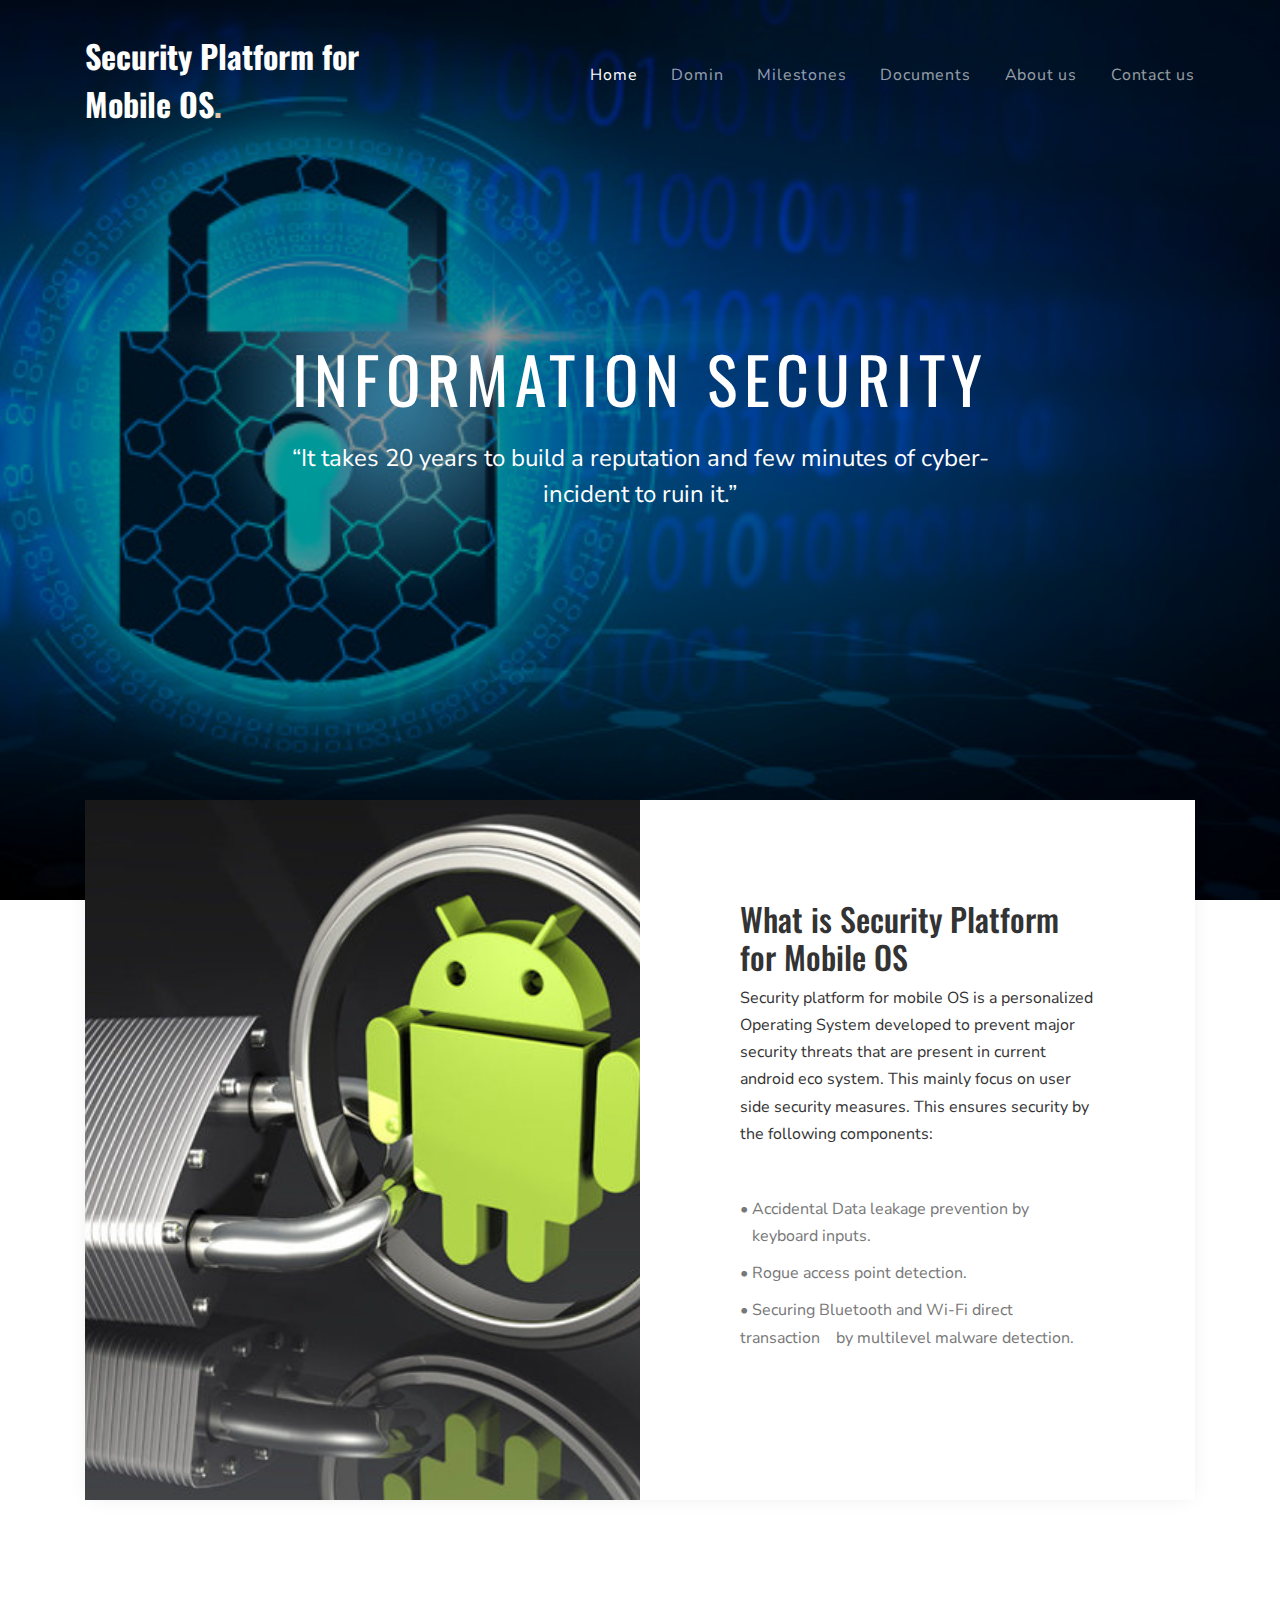
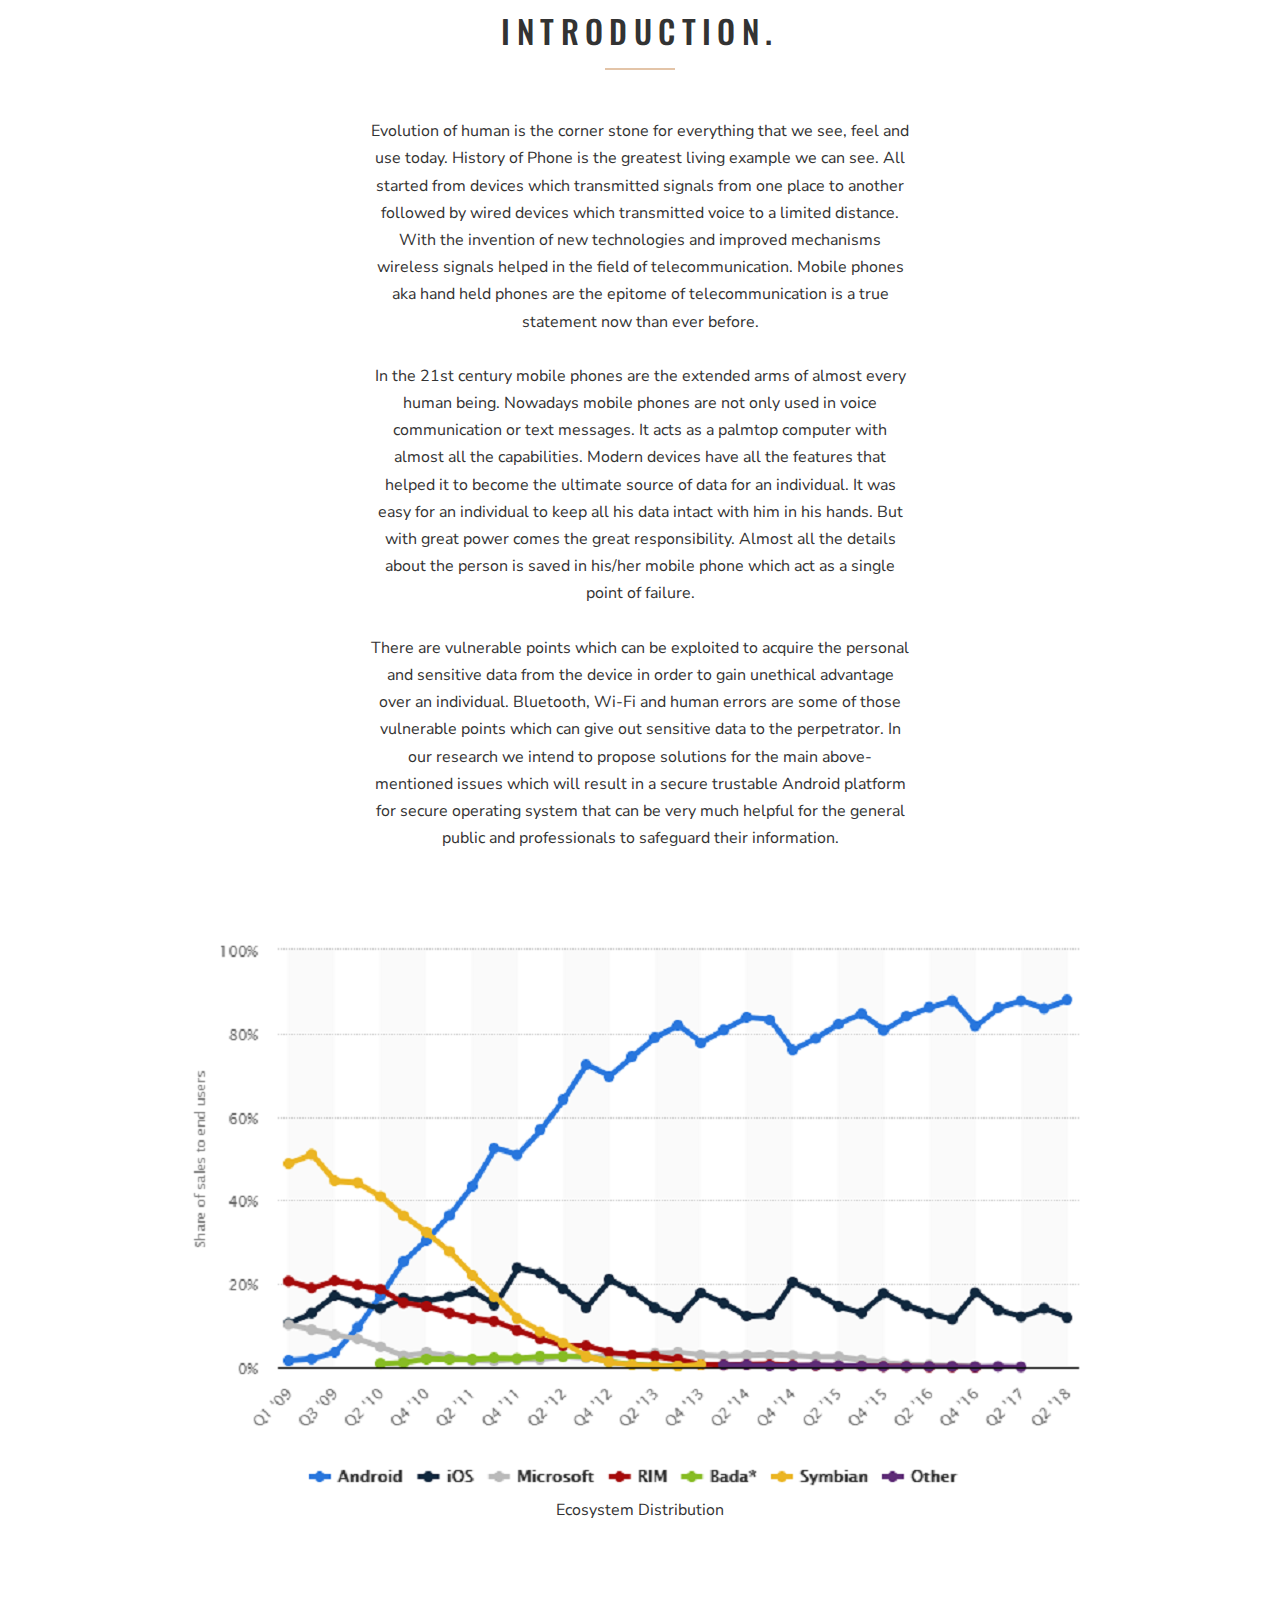
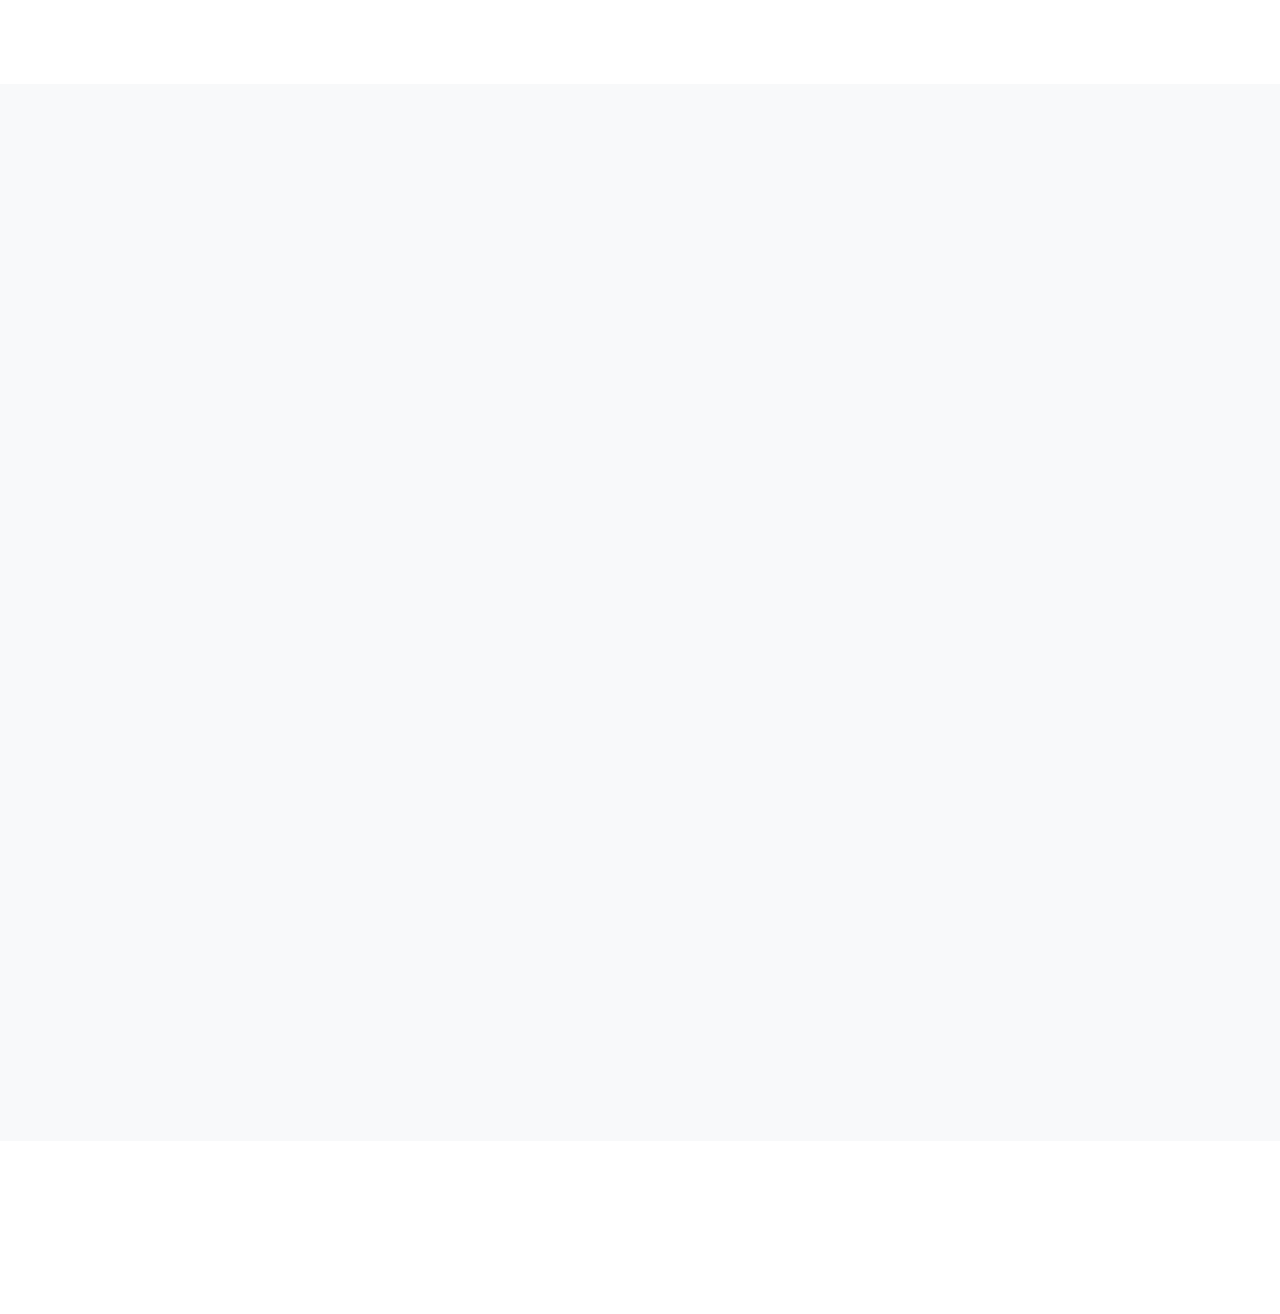
==== MTA_website/index.html @ 836b430e "first commit" ====
<!DOCTYPE html>
<html lang="en">
  <head>
    <title>SOS</title>
    <meta charset="utf-8">
    <meta name="viewport" content="width=device-width, initial-scale=1, shrink-to-fit=no">

    <link rel="stylesheet" href="https://fonts.googleapis.com/css?family=Nunito+Sans:200,300,400,700,900|Oswald:400,700"> 
    <link rel="stylesheet" href="fonts/icomoon/style.css">

    <link rel="stylesheet" href="css/bootstrap.min.css">
    <link rel="stylesheet" href="css/magnific-popup.css">
    <link rel="stylesheet" href="css/jquery-ui.css">
    <link rel="stylesheet" href="css/owl.carousel.min.css">
    <link rel="stylesheet" href="css/owl.theme.default.min.css">
    <link rel="stylesheet" href="css/bootstrap-datepicker.css">
    <link rel="stylesheet" href="css/mediaelementplayer.css">
    <link rel="stylesheet" href="css/animate.css">
    <link rel="stylesheet" href="fonts/flaticon/font/flaticon.css">
    <link rel="stylesheet" href="css/fl-bigmug-line.css">
    
  
    <link rel="stylesheet" href="css/aos.css">

    <link rel="stylesheet" href="css/style.css">
    
  </head>
  <body>

  
    
  
  <div class="site-wrap">

    <div class="site-navbar mt-4">
        <div class="container py-1">
          <div class="row align-items-center">
            <div class="col-8 col-md-8 col-lg-4">
              <h1 class="mb-0"><a href="index.html" class="text-white h2 mb-0"><strong>Security Platform for Mobile OS<span class="text-primary">.</span></strong></a></h1>
            </div>
            <div class="col-4 col-md-4 col-lg-8">
              <nav class="site-navigation text-right text-md-right" role="navigation">

                <div class="d-inline-block d-lg-none ml-md-0 mr-auto py-3"><a href="#" class="site-menu-toggle js-menu-toggle text-white"><span class="icon-menu h3"></span></a></div>

                <ul class="site-menu js-clone-nav d-none d-lg-block">
                  <li class="active"><a href="index.html">Home</a></li>
                  <li><a href="domin.html">Domin</a></li>
                  <li><a href="milestones.html">Milestones</a></li>
                  <li><a href="documents.html">Documents</a></li>
                  <li><a href="about.html">About us</a></li>
                  <li><a href="contact.html">Contact us</a></li>
                </ul>
              </nav>
            </div>
           

          </div>
        </div>
      </div>
    </div>

    <div class="site-mobile-menu">
      <div class="site-mobile-menu-header">
        <div class="site-mobile-menu-close mt-3">
          <span class="icon-close2 js-menu-toggle"></span>
        </div>
      </div>
      <div class="site-mobile-menu-body"></div>
    </div> <!-- .site-mobile-menu -->
    
    <div class="site-blocks-cover overlay" style="background-image: url('images/hero_bg_1.jpg');" data-aos="fade" data-stellar-background-ratio="0.5" data-aos="fade">
      <div class="container">
        <div class="row align-items-center justify-content-center">
          <div class="col-md-8 text-center" data-aos="fade-up" data-aos-delay="400">
            <h1 class="mb-4">Information Security</h1>
            <p class="mb-5">“It takes 20 years to build a reputation and few minutes of cyber-incident to ruin it.”</p>
          </div>
        </div>
      </div>
    </div>


    <div class="container">
      <div class="featured-property-half d-flex">
        <div class="image" style="background-image: url('images/as.jpg')"></div>
        <div class="text">
          <h2>What is Security Platform for Mobile OS </h2>
          <p class="mb-5">Security platform for mobile OS is a personalized Operating System developed to prevent major security threats that are present in   current android eco system. This mainly focus on user side security measures. This ensures security by the following components:
              </p>
          <ul class="property-list-details mb-5">
            <li>•	Accidental Data leakage prevention by &nbsp;&nbsp;&nbsp;keyboard inputs.</li>
            <li>•	Rogue access point detection.</li>
            <li>•	Securing Bluetooth and Wi-Fi direct transaction &nbsp;&nbsp;&nbsp;by multilevel malware detection.</li>
          </ul>
        </div>
      </div>
    </div>

    <div class="site-section">
      <div class="container">
        <div class="row">
          <div class="site-section-heading text-center mb-5 w-border col-md-6 mx-auto">
            <h2 class="mb-5">Introduction.</h2>
            <p>Evolution of human is the corner stone for everything that we see, feel and use today. History of Phone is the greatest living example we can see. All started from devices which transmitted signals from one place to another followed by wired devices which transmitted voice to a limited distance. With the invention of new technologies and improved mechanisms wireless signals helped in the field of telecommunication. Mobile phones aka hand held phones are the epitome of telecommunication is a true statement now than ever before.
                <br><br>In the 21st century mobile phones are the extended arms of almost every human being. Nowadays mobile phones are not only used in voice communication or text messages. It acts as a palmtop computer with almost all the capabilities. Modern devices have all the features that helped it to become the ultimate source of data for an individual. It was easy for an individual to keep all his data intact with him in his hands. But with great power comes the great responsibility. Almost all the details about the person is saved in his/her mobile phone which act as a single point of failure.
                <br><br>There are vulnerable points which can be exploited to acquire the personal and sensitive data from the device in order to gain unethical advantage over an individual. Bluetooth, Wi-Fi and human errors are some of those vulnerable points which can give out sensitive data to the perpetrator. In our research we intend to propose solutions for the main above-mentioned issues which will result in a secure trustable Android platform for secure operating system that can be very much helpful for the general public and professionals to safeguard their information.
              </p>    
          </div>
          <div class="col-md-12">
              <img src="images/stats.png" alt="Smiley face" style="margin: auto;display:block; ">
          </div>
          <span class="site-section-heading text-center mb-5 w-border col-md-6 mx-auto">Ecosystem Distribution</span> 
        </div>
      </div>
    </div>
    


    
    <div class="site-section block-13 bg-light">
        <div class="container" data-aos="fade-up">
          <div class="row">
            <div class="site-section-heading text-center mb-5 w-border col-md-6 mx-auto">
              <h2 class="mb-5">Team</h2>
              <p>"Teamwork is the ability to work together toward a common vision. The ability to direct individual accomplishments toward organizational objectives. It is the fuel that allows common people to attain uncommon results."</p>
            </div>
          </div>
          <div class="nonloop-block-13 owl-carousel">
  
            <div class="col-md 3 text-center p-3 p-md-5 bg-white">
              <div class="mb-4">            
                <img src="images/aboutus/1.jpeg" alt="Image" class="w-50 mx-auto img-fluid rounded-circle">
              </div>
              <div class="text-black">
                <h3 class="font-weight-light h5">Brayan Benett A.S.</h3>
                <p class="font-italic">Department of Information Systems Engineering
                  Faculty of Computing</p>
                  <p class="font-italic">Sri Lanka Institute of Information Technology</p>
                  <p class="font-italic">brayanbenett@gmail.com</p>
              </div>
            </div>
  
            <div class="col-md 3 text-center p-3 p-md-5 bg-white">
              <div class="mb-4">            
                <img src="images/aboutus/2.jpeg" alt="Image" class="w-50 mx-auto img-fluid rounded-circle">
              </div>
              <div class="text-black">
                <h3 class="font-weight-light h5">Vinushanth K.</h3>
                <p class="font-italic">Department of Information Systems Engineering
                  Faculty of Computing</p>
                  <p class="font-italic">Sri Lanka Institute of Information Technology</p>
                  <p class="font-italic">vinush.k5@gmail.com</p>    </div>
            </div>
  
            <div class="col-md 3 text-center p-3 p-md-5 bg-white">
              <div class="mb-4">            
                <img src="images/aboutus/3.jpeg" alt="Image" class="w-50 mx-auto img-fluid rounded-circle">
              </div>
              <div class="text-black">
                <h3 class="font-weight-light h5">Sam Abisherk R. </h3>
                <p class="font-italic">Department of Information Systems Engineering
                  Faculty of Computing</p>
                  <p class="font-italic">Sri Lanka Institute of Information Technology</p>
                  <p class="font-italic">abisherk.sam@gmail.com</p> </div>
            </div>
  
            <div class="col-md 3 text-center p-3 p-md-5 bg-white">
              <div class="mb-4">            
                <img src="images/aboutus/4.jpeg" alt="Image" class="w-50 mx-auto img-fluid rounded-circle">
              </div>
              <div class="text-black">
                <h3 class="font-weight-light h5">Ranjitha L.</h3>
                <p class="font-italic">Department of Software Engineering
                  Faculty of Computing</p>
                  <p class="font-italic">Sri Lanka Institute of Information Technology</p>
                  <p class="font-italic">ranjithalogaratnam@gmail.com</p></div>
            </div>
  
          </div>
        </div>
      </div>  
    

    <div class="bg-primary" data-aos="fade">
      <div class="container">
        <div class="row">
          <a href="#" class="col-2 text-center py-4 social-icon d-block"><span class="icon-facebook text-white"></span></a>
          <a href="#" class="col-2 text-center py-4 social-icon d-block"><span class="icon-twitter text-white"></span></a>
          <a href="#" class="col-2 text-center py-4 social-icon d-block"><span class="icon-instagram text-white"></span></a>
          <a href="#" class="col-2 text-center py-4 social-icon d-block"><span class="icon-linkedin text-white"></span></a>
          <a href="#" class="col-2 text-center py-4 social-icon d-block"><span class="icon-pinterest text-white"></span></a>
          <a href="#" class="col-2 text-center py-4 social-icon d-block"><span class="icon-youtube text-white"></span></a>
        </div>
      </div>
    </div>

    <footer>
      <div class="container">
        <div class="row pt-5 mt-5 text-center">
          <div class="col-md-12">
            
          </div>
          
        </div>
      </div>
    </footer>

  </div>

  <script src="js/jquery-3.3.1.min.js"></script>
  <script src="js/jquery-migrate-3.0.1.min.js"></script>
  <script src="js/jquery-ui.js"></script>
  <script src="js/popper.min.js"></script>
  <script src="js/bootstrap.min.js"></script>
  <script src="js/owl.carousel.min.js"></script>
  <script src="js/mediaelement-and-player.min.js"></script>
  <script src="js/jquery.stellar.min.js"></script>
  <script src="js/jquery.countdown.min.js"></script>
  <script src="js/jquery.magnific-popup.min.js"></script>
  <script src="js/bootstrap-datepicker.min.js"></script>
  <script src="js/aos.js"></script>
  <script src="js/circleaudioplayer.js"></script>

  <script src="js/main.js"></script>
    
  </body>
</html>
---- MTA_website/fonts/icomoon/style.css ----
@font-face {
  font-family: 'icomoon';
  src:  url('fonts/icomoon.eot?10si43');
  src:  url('fonts/icomoon.eot?10si43#iefix') format('embedded-opentype'),
    url('fonts/icomoon.ttf?10si43') format('truetype'),
    url('fonts/icomoon.woff?10si43') format('woff'),
    url('fonts/icomoon.svg?10si43#icomoon') format('svg');
  font-weight: normal;
  font-style: normal;
}

[class^="icon-"], [class*=" icon-"] {
  /* use !important to prevent issues with browser extensions that change fonts */
  font-family: 'icomoon' !important;
  speak: none;
  font-style: normal;
  font-weight: normal;
  font-variant: normal;
  text-transform: none;
  line-height: 1;

  /* Better Font Rendering =========== */
  -webkit-font-smoothing: antialiased;
  -moz-osx-font-smoothing: grayscale;
}

.icon-asterisk:before {
  content: "\f069";
}
.icon-plus:before {
  content: "\f067";
}
.icon-question:before {
  content: "\f128";
}
.icon-minus:before {
  content: "\f068";
}
.icon-glass:before {
  content: "\f000";
}
.icon-music:before {
  content: "\f001";
}
.icon-search:before {
  content: "\f002";
}
.icon-envelope-o:before {
  content: "\f003";
}
.icon-heart:before {
  content: "\f004";
}
.icon-star:before {
  content: "\f005";
}
.icon-star-o:before {
  content: "\f006";
}
.icon-user:before {
  content: "\f007";
}
.icon-film:before {
  content: "\f008";
}
.icon-th-large:before {
  content: "\f009";
}
.icon-th:before {
  content: "\f00a";
}
.icon-th-list:before {
  content: "\f00b";
}
.icon-check:before {
  content: "\f00c";
}
.icon-close:before {
  content: "\f00d";
}
.icon-remove:before {
  content: "\f00d";
}
.icon-times:before {
  content: "\f00d";
}
.icon-search-plus:before {
  content: "\f00e";
}
.icon-search-minus:before {
  content: "\f010";
}
.icon-power-off:before {
  content: "\f011";
}
.icon-signal:before {
  content: "\f012";
}
.icon-cog:before {
  content: "\f013";
}
.icon-gear:before {
  content: "\f013";
}
.icon-trash-o:before {
  content: "\f014";
}
.icon-home:before {
  content: "\f015";
}
.icon-file-o:before {
  content: "\f016";
}
.icon-clock-o:before {
  content: "\f017";
}
.icon-road:before {
  content: "\f018";
}
.icon-download:before {
  content: "\f019";
}
.icon-arrow-circle-o-down:before {
  content: "\f01a";
}
.icon-arrow-circle-o-up:before {
  content: "\f01b";
}
.icon-inbox:before {
  content: "\f01c";
}
.icon-play-circle-o:before {
  content: "\f01d";
}
.icon-repeat:before {
  content: "\f01e";
}
.icon-rotate-right:before {
  content: "\f01e";
}
.icon-refresh:before {
  content: "\f021";
}
.icon-list-alt:before {
  content: "\f022";
}
.icon-lock:before {
  content: "\f023";
}
.icon-flag:before {
  content: "\f024";
}
.icon-headphones:before {
  content: "\f025";
}
.icon-volume-off:before {
  content: "\f026";
}
.icon-volume-down:before {
  content: "\f027";
}
.icon-volume-up:before {
  content: "\f028";
}
.icon-qrcode:before {
  content: "\f029";
}
.icon-barcode:before {
  content: "\f02a";
}
.icon-tag:before {
  content: "\f02b";
}
.icon-tags:before {
  content: "\f02c";
}
.icon-book:before {
  content: "\f02d";
}
.icon-bookmark:before {
  content: "\f02e";
}
.icon-print:before {
  content: "\f02f";
}
.icon-camera:before {
  content: "\f030";
}
.icon-font:before {
  content: "\f031";
}
.icon-bold:before {
  content: "\f032";
}
.icon-italic:before {
  content: "\f033";
}
.icon-text-height:before {
  content: "\f034";
}
.icon-text-width:before {
  content: "\f035";
}
.icon-align-left:before {
  content: "\f036";
}
.icon-align-center:before {
  content: "\f037";
}
.icon-align-right:before {
  content: "\f038";
}
.icon-align-justify:before {
  content: "\f039";
}
.icon-list:before {
  content: "\f03a";
}
.icon-dedent:before {
  content: "\f03b";
}
.icon-outdent:before {
  content: "\f03b";
}
.icon-indent:before {
  content: "\f03c";
}
.icon-video-camera:before {
  content: "\f03d";
}
.icon-image:before {
  content: "\f03e";
}
.icon-photo:before {
  content: "\f03e";
}
.icon-picture-o:before {
  content: "\f03e";
}
.icon-pencil:before {
  content: "\f040";
}
.icon-map-marker:before {
  content: "\f041";
}
.icon-adjust:before {
  content: "\f042";
}
.icon-tint:before {
  content: "\f043";
}
.icon-edit:before {
  content: "\f044";
}
.icon-pencil-square-o:before {
  content: "\f044";
}
.icon-share-square-o:before {
  content: "\f045";
}
.icon-check-square-o:before {
  content: "\f046";
}
.icon-arrows:before {
  content: "\f047";
}
.icon-step-backward:before {
  content: "\f048";
}
.icon-fast-backward:before {
  content: "\f049";
}
.icon-backward:before {
  content: "\f04a";
}
.icon-play:before {
  content: "\f04b";
}
.icon-pause:before {
  content: "\f04c";
}
.icon-stop:before {
  content: "\f04d";
}
.icon-forward:before {
  content: "\f04e";
}
.icon-fast-forward:before {
  content: "\f050";
}
.icon-step-forward:before {
  content: "\f051";
}
.icon-eject:before {
  content: "\f052";
}
.icon-chevron-left:before {
  content: "\f053";
}
.icon-chevron-right:before {
  content: "\f054";
}
.icon-plus-circle:before {
  content: "\f055";
}
.icon-minus-circle:before {
  content: "\f056";
}
.icon-times-circle:before {
  content: "\f057";
}
.icon-check-circle:before {
  content: "\f058";
}
.icon-question-circle:before {
  content: "\f059";
}
.icon-info-circle:before {
  content: "\f05a";
}
.icon-crosshairs:before {
  content: "\f05b";
}
.icon-times-circle-o:before {
  content: "\f05c";
}
.icon-check-circle-o:before {
  content: "\f05d";
}
.icon-ban:before {
  content: "\f05e";
}
.icon-arrow-left:before {
  content: "\f060";
}
.icon-arrow-right:before {
  content: "\f061";
}
.icon-arrow-up:before {
  content: "\f062";
}
.icon-arrow-down:before {
  content: "\f063";
}
.icon-mail-forward:before {
  content: "\f064";
}
.icon-share:before {
  content: "\f064";
}
.icon-expand:before {
  content: "\f065";
}
.icon-compress:before {
  content: "\f066";
}
.icon-exclamation-circle:before {
  content: "\f06a";
}
.icon-gift:before {
  content: "\f06b";
}
.icon-leaf:before {
  content: "\f06c";
}
.icon-fire:before {
  content: "\f06d";
}
.icon-eye:before {
  content: "\f06e";
}
.icon-eye-slash:before {
  content: "\f070";
}
.icon-exclamation-triangle:before {
  content: "\f071";
}
.icon-warning:before {
  content: "\f071";
}
.icon-plane:before {
  content: "\f072";
}
.icon-calendar:before {
  content: "\f073";
}
.icon-random:before {
  content: "\f074";
}
.icon-comment:before {
  content: "\f075";
}
.icon-magnet:before {
  content: "\f076";
}
.icon-chevron-up:before {
  content: "\f077";
}
.icon-chevron-down:before {
  content: "\f078";
}
.icon-retweet:before {
  content: "\f079";
}
.icon-shopping-cart:before {
  content: "\f07a";
}
.icon-folder:before {
  content: "\f07b";
}
.icon-folder-open:before {
  content: "\f07c";
}
.icon-arrows-v:before {
  content: "\f07d";
}
.icon-arrows-h:before {
  content: "\f07e";
}
.icon-bar-chart:before {
  content: "\f080";
}
.icon-bar-chart-o:before {
  content: "\f080";
}
.icon-twitter-square:before {
  content: "\f081";
}
.icon-facebook-square:before {
  content: "\f082";
}
.icon-camera-retro:before {
  content: "\f083";
}
.icon-key:before {
  content: "\f084";
}
.icon-cogs:before {
  content: "\f085";
}
.icon-gears:before {
  content: "\f085";
}
.icon-comments:before {
  content: "\f086";
}
.icon-thumbs-o-up:before {
  content: "\f087";
}
.icon-thumbs-o-down:before {
  content: "\f088";
}
.icon-star-half:before {
  content: "\f089";
}
.icon-heart-o:before {
  content: "\f08a";
}
.icon-sign-out:before {
  content: "\f08b";
}
.icon-linkedin-square:before {
  content: "\f08c";
}
.icon-thumb-tack:before {
  content: "\f08d";
}
.icon-external-link:before {
  content: "\f08e";
}
.icon-sign-in:before {
  content: "\f090";
}
.icon-trophy:before {
  content: "\f091";
}
.icon-github-square:before {
  content: "\f092";
}
.icon-upload:before {
  content: "\f093";
}
.icon-lemon-o:before {
  content: "\f094";
}
.icon-phone:before {
  content: "\f095";
}
.icon-square-o:before {
  content: "\f096";
}
.icon-bookmark-o:before {
  content: "\f097";
}
.icon-phone-square:before {
  content: "\f098";
}
.icon-twitter:before {
  content: "\f099";
}
.icon-facebook:before {
  content: "\f09a";
}
.icon-facebook-f:before {
  content: "\f09a";
}
.icon-github:before {
  content: "\f09b";
}
.icon-unlock:before {
  content: "\f09c";
}
.icon-credit-card:before {
  content: "\f09d";
}
.icon-feed:before {
  content: "\f09e";
}
.icon-rss:before {
  content: "\f09e";
}
.icon-hdd-o:before {
  content: "\f0a0";
}
.icon-bullhorn:before {
  content: "\f0a1";
}
.icon-bell-o:before {
  content: "\f0a2";
}
.icon-certificate:before {
  content: "\f0a3";
}
.icon-hand-o-right:before {
  content: "\f0a4";
}
.icon-hand-o-left:before {
  content: "\f0a5";
}
.icon-hand-o-up:before {
  content: "\f0a6";
}
.icon-hand-o-down:before {
  content: "\f0a7";
}
.icon-arrow-circle-left:before {
  content: "\f0a8";
}
.icon-arrow-circle-right:before {
  content: "\f0a9";
}
.icon-arrow-circle-up:before {
  content: "\f0aa";
}
.icon-arrow-circle-down:before {
  content: "\f0ab";
}
.icon-globe:before {
  content: "\f0ac";
}
.icon-wrench:before {
  content: "\f0ad";
}
.icon-tasks:before {
  content: "\f0ae";
}
.icon-filter:before {
  content: "\f0b0";
}
.icon-briefcase:before {
  content: "\f0b1";
}
.icon-arrows-alt:before {
  content: "\f0b2";
}
.icon-group:before {
  content: "\f0c0";
}
.icon-users:before {
  content: "\f0c0";
}
.icon-chain:before {
  content: "\f0c1";
}
.icon-link:before {
  content: "\f0c1";
}
.icon-cloud:before {
  content: "\f0c2";
}
.icon-flask:before {
  content: "\f0c3";
}
.icon-cut:before {
  content: "\f0c4";
}
.icon-scissors:before {
  content: "\f0c4";
}
.icon-copy:before {
  content: "\f0c5";
}
.icon-files-o:before {
  content: "\f0c5";
}
.icon-paperclip:before {
  content: "\f0c6";
}
.icon-floppy-o:before {
  content: "\f0c7";
}
.icon-save:before {
  content: "\f0c7";
}
.icon-square:before {
  content: "\f0c8";
}
.icon-bars:before {
  content: "\f0c9";
}
.icon-navicon:before {
  content: "\f0c9";
}
.icon-reorder:before {
  content: "\f0c9";
}
.icon-list-ul:before {
  content: "\f0ca";
}
.icon-list-ol:before {
  content: "\f0cb";
}
.icon-strikethrough:before {
  content: "\f0cc";
}
.icon-underline:before {
  content: "\f0cd";
}
.icon-table:before {
  content: "\f0ce";
}
.icon-magic:before {
  content: "\f0d0";
}
.icon-truck:before {
  content: "\f0d1";
}
.icon-pinterest:before {
  content: "\f0d2";
}
.icon-pinterest-square:before {
  content: "\f0d3";
}
.icon-google-plus-square:before {
  content: "\f0d4";
}
.icon-google-plus:before {
  content: "\f0d5";
}
.icon-money:before {
  content: "\f0d6";
}
.icon-caret-down:before {
  content: "\f0d7";
}
.icon-caret-up:before {
  content: "\f0d8";
}
.icon-caret-left:before {
  content: "\f0d9";
}
.icon-caret-right:before {
  content: "\f0da";
}
.icon-columns:before {
  content: "\f0db";
}
.icon-sort:before {
  content: "\f0dc";
}
.icon-unsorted:before {
  content: "\f0dc";
}
.icon-sort-desc:before {
  content: "\f0dd";
}
.icon-sort-down:before {
  content: "\f0dd";
}
.icon-sort-asc:before {
  content: "\f0de";
}
.icon-sort-up:before {
  content: "\f0de";
}
.icon-envelope:before {
  content: "\f0e0";
}
.icon-linkedin:before {
  content: "\f0e1";
}
.icon-rotate-left:before {
  content: "\f0e2";
}
.icon-undo:before {
  content: "\f0e2";
}
.icon-gavel:before {
  content: "\f0e3";
}
.icon-legal:before {
  content: "\f0e3";
}
.icon-dashboard:before {
  content: "\f0e4";
}
.icon-tachometer:before {
  content: "\f0e4";
}
.icon-comment-o:before {
  content: "\f0e5";
}
.icon-comments-o:before {
  content: "\f0e6";
}
.icon-bolt:before {
  content: "\f0e7";
}
.icon-flash:before {
  content: "\f0e7";
}
.icon-sitemap:before {
  content: "\f0e8";
}
.icon-umbrella:before {
  content: "\f0e9";
}
.icon-clipboard:before {
  content: "\f0ea";
}
.icon-paste:before {
  content: "\f0ea";
}
.icon-lightbulb-o:before {
  content: "\f0eb";
}
.icon-exchange:before {
  content: "\f0ec";
}
.icon-cloud-download:before {
  content: "\f0ed";
}
.icon-cloud-upload:before {
  content: "\f0ee";
}
.icon-user-md:before {
  content: "\f0f0";
}
.icon-stethoscope:before {
  content: "\f0f1";
}
.icon-suitcase:before {
  content: "\f0f2";
}
.icon-bell:before {
  content: "\f0f3";
}
.icon-coffee:before {
  content: "\f0f4";
}
.icon-cutlery:before {
  content: "\f0f5";
}
.icon-file-text-o:before {
  content: "\f0f6";
}
.icon-building-o:before {
  content: "\f0f7";
}
.icon-hospital-o:before {
  content: "\f0f8";
}
.icon-ambulance:before {
  content: "\f0f9";
}
.icon-medkit:before {
  content: "\f0fa";
}
.icon-fighter-jet:before {
  content: "\f0fb";
}
.icon-beer:before {
  content: "\f0fc";
}
.icon-h-square:before {
  content: "\f0fd";
}
.icon-plus-square:before {
  content: "\f0fe";
}
.icon-angle-double-left:before {
  content: "\f100";
}
.icon-angle-double-right:before {
  content: "\f101";
}
.icon-angle-double-up:before {
  content: "\f102";
}
.icon-angle-double-down:before {
  content: "\f103";
}
.icon-angle-left:before {
  content: "\f104";
}
.icon-angle-right:before {
  content: "\f105";
}
.icon-angle-up:before {
  content: "\f106";
}
.icon-angle-down:before {
  content: "\f107";
}
.icon-desktop:before {
  content: "\f108";
}
.icon-laptop:before {
  content: "\f109";
}
.icon-tablet:before {
  content: "\f10a";
}
.icon-mobile:before {
  content: "\f10b";
}
.icon-mobile-phone:before {
  content: "\f10b";
}
.icon-circle-o:before {
  content: "\f10c";
}
.icon-quote-left:before {
  content: "\f10d";
}
.icon-quote-right:before {
  content: "\f10e";
}
.icon-spinner:before {
  content: "\f110";
}
.icon-circle:before {
  content: "\f111";
}
.icon-mail-reply:before {
  content: "\f112";
}
.icon-reply:before {
  content: "\f112";
}
.icon-github-alt:before {
  content: "\f113";
}
.icon-folder-o:before {
  content: "\f114";
}
.icon-folder-open-o:before {
  content: "\f115";
}
.icon-smile-o:before {
  content: "\f118";
}
.icon-frown-o:before {
  content: "\f119";
}
.icon-meh-o:before {
  content: "\f11a";
}
.icon-gamepad:before {
  content: "\f11b";
}
.icon-keyboard-o:before {
  content: "\f11c";
}
.icon-flag-o:before {
  content: "\f11d";
}
.icon-flag-checkered:before {
  content: "\f11e";
}
.icon-terminal:before {
  content: "\f120";
}
.icon-code:before {
  content: "\f121";
}
.icon-mail-reply-all:before {
  content: "\f122";
}
.icon-reply-all:before {
  content: "\f122";
}
.icon-star-half-empty:before {
  content: "\f123";
}
.icon-star-half-full:before {
  content: "\f123";
}
.icon-star-half-o:before {
  content: "\f123";
}
.icon-location-arrow:before {
  content: "\f124";
}
.icon-crop:before {
  content: "\f125";
}
.icon-code-fork:before {
  content: "\f126";
}
.icon-chain-broken:before {
  content: "\f127";
}
.icon-unlink:before {
  content: "\f127";
}
.icon-info:before {
  content: "\f129";
}
.icon-exclamation:before {
  content: "\f12a";
}
.icon-superscript:before {
  content: "\f12b";
}
.icon-subscript:before {
  content: "\f12c";
}
.icon-eraser:before {
  content: "\f12d";
}
.icon-puzzle-piece:before {
  content: "\f12e";
}
.icon-microphone:before {
  content: "\f130";
}
.icon-microphone-slash:before {
  content: "\f131";
}
.icon-shield:before {
  content: "\f132";
}
.icon-calendar-o:before {
  content: "\f133";
}
.icon-fire-extinguisher:before {
  content: "\f134";
}
.icon-rocket:before {
  content: "\f135";
}
.icon-maxcdn:before {
  content: "\f136";
}
.icon-chevron-circle-left:before {
  content: "\f137";
}
.icon-chevron-circle-right:before {
  content: "\f138";
}
.icon-chevron-circle-up:before {
  content: "\f139";
}
.icon-chevron-circle-down:before {
  content: "\f13a";
}
.icon-html5:before {
  content: "\f13b";
}
.icon-css3:before {
  content: "\f13c";
}
.icon-anchor:before {
  content: "\f13d";
}
.icon-unlock-alt:before {
  content: "\f13e";
}
.icon-bullseye:before {
  content: "\f140";
}
.icon-ellipsis-h:before {
  content: "\f141";
}
.icon-ellipsis-v:before {
  content: "\f142";
}
.icon-rss-square:before {
  content: "\f143";
}
.icon-play-circle:before {
  content: "\f144";
}
.icon-ticket:before {
  content: "\f145";
}
.icon-minus-square:before {
  content: "\f146";
}
.icon-minus-square-o:before {
  content: "\f147";
}
.icon-level-up:before {
  content: "\f148";
}
.icon-level-down:before {
  content: "\f149";
}
.icon-check-square:before {
  content: "\f14a";
}
.icon-pencil-square:before {
  content: "\f14b";
}
.icon-external-link-square:before {
  content: "\f14c";
}
.icon-share-square:before {
  content: "\f14d";
}
.icon-compass:before {
  content: "\f14e";
}
.icon-caret-square-o-down:before {
  content: "\f150";
}
.icon-toggle-down:before {
  content: "\f150";
}
.icon-caret-square-o-up:before {
  content: "\f151";
}
.icon-toggle-up:before {
  content: "\f151";
}
.icon-caret-square-o-right:before {
  content: "\f152";
}
.icon-toggle-right:before {
  content: "\f152";
}
.icon-eur:before {
  content: "\f153";
}
.icon-euro:before {
  content: "\f153";
}
.icon-gbp:before {
  content: "\f154";
}
.icon-dollar:before {
  content: "\f155";
}
.icon-usd:before {
  content: "\f155";
}
.icon-inr:before {
  content: "\f156";
}
.icon-rupee:before {
  content: "\f156";
}
.icon-cny:before {
  content: "\f157";
}
.icon-jpy:before {
  content: "\f157";
}
.icon-rmb:before {
  content: "\f157";
}
.icon-yen:before {
  content: "\f157";
}
.icon-rouble:before {
  content: "\f158";
}
.icon-rub:before {
  content: "\f158";
}
.icon-ruble:before {
  content: "\f158";
}
.icon-krw:before {
  content: "\f159";
}
.icon-won:before {
  content: "\f159";
}
.icon-bitcoin:before {
  content: "\f15a";
}
.icon-btc:before {
  content: "\f15a";
}
.icon-file:before {
  content: "\f15b";
}
.icon-file-text:before {
  content: "\f15c";
}
.icon-sort-alpha-asc:before {
  content: "\f15d";
}
.icon-sort-alpha-desc:before {
  content: "\f15e";
}
.icon-sort-amount-asc:before {
  content: "\f160";
}
.icon-sort-amount-desc:before {
  content: "\f161";
}
.icon-sort-numeric-asc:before {
  content: "\f162";
}
.icon-sort-numeric-desc:before {
  content: "\f163";
}
.icon-thumbs-up:before {
  content: "\f164";
}
.icon-thumbs-down:before {
  content: "\f165";
}
.icon-youtube-square:before {
  content: "\f166";
}
.icon-youtube:before {
  content: "\f167";
}
.icon-xing:before {
  content: "\f168";
}
.icon-xing-square:before {
  content: "\f169";
}
.icon-youtube-play:before {
  content: "\f16a";
}
.icon-dropbox:before {
  content: "\f16b";
}
.icon-stack-overflow:before {
  content: "\f16c";
}
.icon-instagram:before {
  content: "\f16d";
}
.icon-flickr:before {
  content: "\f16e";
}
.icon-adn:before {
  content: "\f170";
}
.icon-bitbucket:before {
  content: "\f171";
}
.icon-bitbucket-square:before {
  content: "\f172";
}
.icon-tumblr:before {
  content: "\f173";
}
.icon-tumblr-square:before {
  content: "\f174";
}
.icon-long-arrow-down:before {
  content: "\f175";
}
.icon-long-arrow-up:before {
  content: "\f176";
}
.icon-long-arrow-left:before {
  content: "\f177";
}
.icon-long-arrow-right:before {
  content: "\f178";
}
.icon-apple:before {
  content: "\f179";
}
.icon-windows:before {
  content: "\f17a";
}
.icon-android:before {
  content: "\f17b";
}
.icon-linux:before {
  content: "\f17c";
}
.icon-dribbble:before {
  content: "\f17d";
}
.icon-skype:before {
  content: "\f17e";
}
.icon-foursquare:before {
  content: "\f180";
}
.icon-trello:before {
  content: "\f181";
}
.icon-female:before {
  content: "\f182";
}
.icon-male:before {
  content: "\f183";
}
.icon-gittip:before {
  content: "\f184";
}
.icon-gratipay:before {
  content: "\f184";
}
.icon-sun-o:before {
  content: "\f185";
}
.icon-moon-o:before {
  content: "\f186";
}
.icon-archive:before {
  content: "\f187";
}
.icon-bug:before {
  content: "\f188";
}
.icon-vk:before {
  content: "\f189";
}
.icon-weibo:before {
  content: "\f18a";
}
.icon-renren:before {
  content: "\f18b";
}
.icon-pagelines:before {
  content: "\f18c";
}
.icon-stack-exchange:before {
  content: "\f18d";
}
.icon-arrow-circle-o-right:before {
  content: "\f18e";
}
.icon-arrow-circle-o-left:before {
  content: "\f190";
}
.icon-caret-square-o-left:before {
  content: "\f191";
}
.icon-toggle-left:before {
  content: "\f191";
}
.icon-dot-circle-o:before {
  content: "\f192";
}
.icon-wheelchair:before {
  content: "\f193";
}
.icon-vimeo-square:before {
  content: "\f194";
}
.icon-try:before {
  content: "\f195";
}
.icon-turkish-lira:before {
  content: "\f195";
}
.icon-plus-square-o:before {
  content: "\f196";
}
.icon-space-shuttle:before {
  content: "\f197";
}
.icon-slack:before {
  content: "\f198";
}
.icon-envelope-square:before {
  content: "\f199";
}
.icon-wordpress:before {
  content: "\f19a";
}
.icon-openid:before {
  content: "\f19b";
}
.icon-bank:before {
  content: "\f19c";
}
.icon-institution:before {
  content: "\f19c";
}
.icon-university:before {
  content: "\f19c";
}
.icon-graduation-cap:before {
  content: "\f19d";
}
.icon-mortar-board:before {
  content: "\f19d";
}
.icon-yahoo:before {
  content: "\f19e";
}
.icon-google:before {
  content: "\f1a0";
}
.icon-reddit:before {
  content: "\f1a1";
}
.icon-reddit-square:before {
  content: "\f1a2";
}
.icon-stumbleupon-circle:before {
  content: "\f1a3";
}
.icon-stumbleupon:before {
  content: "\f1a4";
}
.icon-delicious:before {
  content: "\f1a5";
}
.icon-digg:before {
  content: "\f1a6";
}
.icon-pied-piper-pp:before {
  content: "\f1a7";
}
.icon-pied-piper-alt:before {
  content: "\f1a8";
}
.icon-drupal:before {
  content: "\f1a9";
}
.icon-joomla:before {
  content: "\f1aa";
}
.icon-language:before {
  content: "\f1ab";
}
.icon-fax:before {
  content: "\f1ac";
}
.icon-building:before {
  content: "\f1ad";
}
.icon-child:before {
  content: "\f1ae";
}
.icon-paw:before {
  content: "\f1b0";
}
.icon-spoon:before {
  content: "\f1b1";
}
.icon-cube:before {
  content: "\f1b2";
}
.icon-cubes:before {
  content: "\f1b3";
}
.icon-behance:before {
  content: "\f1b4";
}
.icon-behance-square:before {
  content: "\f1b5";
}
.icon-steam:before {
  content: "\f1b6";
}
.icon-steam-square:before {
  content: "\f1b7";
}
.icon-recycle:before {
  content: "\f1b8";
}
.icon-automobile:before {
  content: "\f1b9";
}
.icon-car:before {
  content: "\f1b9";
}
.icon-cab:before {
  content: "\f1ba";
}
.icon-taxi:before {
  content: "\f1ba";
}
.icon-tree:before {
  content: "\f1bb";
}
.icon-spotify:before {
  content: "\f1bc";
}
.icon-deviantart:before {
  content: "\f1bd";
}
.icon-soundcloud:before {
  content: "\f1be";
}
.icon-database:before {
  content: "\f1c0";
}
.icon-file-pdf-o:before {
  content: "\f1c1";
}
.icon-file-word-o:before {
  content: "\f1c2";
}
.icon-file-excel-o:before {
  content: "\f1c3";
}
.icon-file-powerpoint-o:before {
  content: "\f1c4";
}
.icon-file-image-o:before {
  content: "\f1c5";
}
.icon-file-photo-o:before {
  content: "\f1c5";
}
.icon-file-picture-o:before {
  content: "\f1c5";
}
.icon-file-archive-o:before {
  content: "\f1c6";
}
.icon-file-zip-o:before {
  content: "\f1c6";
}
.icon-file-audio-o:before {
  content: "\f1c7";
}
.icon-file-sound-o:before {
  content: "\f1c7";
}
.icon-file-movie-o:before {
  content: "\f1c8";
}
.icon-file-video-o:before {
  content: "\f1c8";
}
.icon-file-code-o:before {
  content: "\f1c9";
}
.icon-vine:before {
  content: "\f1ca";
}
.icon-codepen:before {
  content: "\f1cb";
}
.icon-jsfiddle:before {
  content: "\f1cc";
}
.icon-life-bouy:before {
  content: "\f1cd";
}
.icon-life-buoy:before {
  content: "\f1cd";
}
.icon-life-ring:before {
  content: "\f1cd";
}
.icon-life-saver:before {
  content: "\f1cd";
}
.icon-support:before {
  content: "\f1cd";
}
.icon-circle-o-notch:before {
  content: "\f1ce";
}
.icon-ra:before {
  content: "\f1d0";
}
.icon-rebel:before {
  content: "\f1d0";
}
.icon-resistance:before {
  content: "\f1d0";
}
.icon-empire:before {
  content: "\f1d1";
}
.icon-ge:before {
  content: "\f1d1";
}
.icon-git-square:before {
  content: "\f1d2";
}
.icon-git:before {
  content: "\f1d3";
}
.icon-hacker-news:before {
  content: "\f1d4";
}
.icon-y-combinator-square:before {
  content: "\f1d4";
}
.icon-yc-square:before {
  content: "\f1d4";
}
.icon-tencent-weibo:before {
  content: "\f1d5";
}
.icon-qq:before {
  content: "\f1d6";
}
.icon-wechat:before {
  content: "\f1d7";
}
.icon-weixin:before {
  content: "\f1d7";
}
.icon-paper-plane:before {
  content: "\f1d8";
}
.icon-send:before {
  content: "\f1d8";
}
.icon-paper-plane-o:before {
  content: "\f1d9";
}
.icon-send-o:before {
  content: "\f1d9";
}
.icon-history:before {
  content: "\f1da";
}
.icon-circle-thin:before {
  content: "\f1db";
}
.icon-header:before {
  content: "\f1dc";
}
.icon-paragraph:before {
  content: "\f1dd";
}
.icon-sliders:before {
  content: "\f1de";
}
.icon-share-alt:before {
  content: "\f1e0";
}
.icon-share-alt-square:before {
  content: "\f1e1";
}
.icon-bomb:before {
  content: "\f1e2";
}
.icon-futbol-o:before {
  content: "\f1e3";
}
.icon-soccer-ball-o:before {
  content: "\f1e3";
}
.icon-tty:before {
  content: "\f1e4";
}
.icon-binoculars:before {
  content: "\f1e5";
}
.icon-plug:before {
  content: "\f1e6";
}
.icon-slideshare:before {
  content: "\f1e7";
}
.icon-twitch:before {
  content: "\f1e8";
}
.icon-yelp:before {
  content: "\f1e9";
}
.icon-newspaper-o:before {
  content: "\f1ea";
}
.icon-wifi:before {
  content: "\f1eb";
}
.icon-calculator:before {
  content: "\f1ec";
}
.icon-paypal:before {
  content: "\f1ed";
}
.icon-google-wallet:before {
  content: "\f1ee";
}
.icon-cc-visa:before {
  content: "\f1f0";
}
.icon-cc-mastercard:before {
  content: "\f1f1";
}
.icon-cc-discover:before {
  content: "\f1f2";
}
.icon-cc-amex:before {
  content: "\f1f3";
}
.icon-cc-paypal:before {
  content: "\f1f4";
}
.icon-cc-stripe:before {
  content: "\f1f5";
}
.icon-bell-slash:before {
  content: "\f1f6";
}
.icon-bell-slash-o:before {
  content: "\f1f7";
}
.icon-trash:before {
  content: "\f1f8";
}
.icon-copyright:before {
  content: "\f1f9";
}
.icon-at:before {
  content: "\f1fa";
}
.icon-eyedropper:before {
  content: "\f1fb";
}
.icon-paint-brush:before {
  content: "\f1fc";
}
.icon-birthday-cake:before {
  content: "\f1fd";
}
.icon-area-chart:before {
  content: "\f1fe";
}
.icon-pie-chart:before {
  content: "\f200";
}
.icon-line-chart:before {
  content: "\f201";
}
.icon-lastfm:before {
  content: "\f202";
}
.icon-lastfm-square:before {
  content: "\f203";
}
.icon-toggle-off:before {
  content: "\f204";
}
.icon-toggle-on:before {
  content: "\f205";
}
.icon-bicycle:before {
  content: "\f206";
}
.icon-bus:before {
  content: "\f207";
}
.icon-ioxhost:before {
  content: "\f208";
}
.icon-angellist:before {
  content: "\f209";
}
.icon-cc:before {
  content: "\f20a";
}
.icon-ils:before {
  content: "\f20b";
}
.icon-shekel:before {
  content: "\f20b";
}
.icon-sheqel:before {
  content: "\f20b";
}
.icon-meanpath:before {
  content: "\f20c";
}
.icon-buysellads:before {
  content: "\f20d";
}
.icon-connectdevelop:before {
  content: "\f20e";
}
.icon-dashcube:before {
  content: "\f210";
}
.icon-forumbee:before {
  content: "\f211";
}
.icon-leanpub:before {
  content: "\f212";
}
.icon-sellsy:before {
  content: "\f213";
}
.icon-shirtsinbulk:before {
  content: "\f214";
}
.icon-simplybuilt:before {
  content: "\f215";
}
.icon-skyatlas:before {
  content: "\f216";
}
.icon-cart-plus:before {
  content: "\f217";
}
.icon-cart-arrow-down:before {
  content: "\f218";
}
.icon-diamond:before {
  content: "\f219";
}
.icon-ship:before {
  content: "\f21a";
}
.icon-user-secret:before {
  content: "\f21b";
}
.icon-motorcycle:before {
  content: "\f21c";
}
.icon-street-view:before {
  content: "\f21d";
}
.icon-heartbeat:before {
  content: "\f21e";
}
.icon-venus:before {
  content: "\f221";
}
.icon-mars:before {
  content: "\f222";
}
.icon-mercury:before {
  content: "\f223";
}
.icon-intersex:before {
  content: "\f224";
}
.icon-transgender:before {
  content: "\f224";
}
.icon-transgender-alt:before {
  content: "\f225";
}
.icon-venus-double:before {
  content: "\f226";
}
.icon-mars-double:before {
  content: "\f227";
}
.icon-venus-mars:before {
  content: "\f228";
}
.icon-mars-stroke:before {
  content: "\f229";
}
.icon-mars-stroke-v:before {
  content: "\f22a";
}
.icon-mars-stroke-h:before {
  content: "\f22b";
}
.icon-neuter:before {
  content: "\f22c";
}
.icon-genderless:before {
  content: "\f22d";
}
.icon-facebook-official:before {
  content: "\f230";
}
.icon-pinterest-p:before {
  content: "\f231";
}
.icon-whatsapp:before {
  content: "\f232";
}
.icon-server:before {
  content: "\f233";
}
.icon-user-plus:before {
  content: "\f234";
}
.icon-user-times:before {
  content: "\f235";
}
.icon-bed:before {
  content: "\f236";
}
.icon-hotel:before {
  content: "\f236";
}
.icon-viacoin:before {
  content: "\f237";
}
.icon-train:before {
  content: "\f238";
}
.icon-subway:before {
  content: "\f239";
}
.icon-medium:before {
  content: "\f23a";
}
.icon-y-combinator:before {
  content: "\f23b";
}
.icon-yc:before {
  content: "\f23b";
}
.icon-optin-monster:before {
  content: "\f23c";
}
.icon-opencart:before {
  content: "\f23d";
}
.icon-expeditedssl:before {
  content: "\f23e";
}
.icon-battery:before {
  content: "\f240";
}
.icon-battery-4:before {
  content: "\f240";
}
.icon-battery-full:before {
  content: "\f240";
}
.icon-battery-3:before {
  content: "\f241";
}
.icon-battery-three-quarters:before {
  content: "\f241";
}
.icon-battery-2:before {
  content: "\f242";
}
.icon-battery-half:before {
  content: "\f242";
}
.icon-battery-1:before {
  content: "\f243";
}
.icon-battery-quarter:before {
  content: "\f243";
}
.icon-battery-0:before {
  content: "\f244";
}
.icon-battery-empty:before {
  content: "\f244";
}
.icon-mouse-pointer:before {
  content: "\f245";
}
.icon-i-cursor:before {
  content: "\f246";
}
.icon-object-group:before {
  content: "\f247";
}
.icon-object-ungroup:before {
  content: "\f248";
}
.icon-sticky-note:before {
  content: "\f249";
}
.icon-sticky-note-o:before {
  content: "\f24a";
}
.icon-cc-jcb:before {
  content: "\f24b";
}
.icon-cc-diners-club:before {
  content: "\f24c";
}
.icon-clone:before {
  content: "\f24d";
}
.icon-balance-scale:before {
  content: "\f24e";
}
.icon-hourglass-o:before {
  content: "\f250";
}
.icon-hourglass-1:before {
  content: "\f251";
}
.icon-hourglass-start:before {
  content: "\f251";
}
.icon-hourglass-2:before {
  content: "\f252";
}
.icon-hourglass-half:before {
  content: "\f252";
}
.icon-hourglass-3:before {
  content: "\f253";
}
.icon-hourglass-end:before {
  content: "\f253";
}
.icon-hourglass:before {
  content: "\f254";
}
.icon-hand-grab-o:before {
  content: "\f255";
}
.icon-hand-rock-o:before {
  content: "\f255";
}
.icon-hand-paper-o:before {
  content: "\f256";
}
.icon-hand-stop-o:before {
  content: "\f256";
}
.icon-hand-scissors-o:before {
  content: "\f257";
}
.icon-hand-lizard-o:before {
  content: "\f258";
}
.icon-hand-spock-o:before {
  content: "\f259";
}
.icon-hand-pointer-o:before {
  content: "\f25a";
}
.icon-hand-peace-o:before {
  content: "\f25b";
}
.icon-trademark:before {
  content: "\f25c";
}
.icon-registered:before {
  content: "\f25d";
}
.icon-creative-commons:before {
  content: "\f25e";
}
.icon-gg:before {
  content: "\f260";
}
.icon-gg-circle:before {
  content: "\f261";
}
.icon-tripadvisor:before {
  content: "\f262";
}
.icon-odnoklassniki:before {
  content: "\f263";
}
.icon-odnoklassniki-square:before {
  content: "\f264";
}
.icon-get-pocket:before {
  content: "\f265";
}
.icon-wikipedia-w:before {
  content: "\f266";
}
.icon-safari:before {
  content: "\f267";
}
.icon-chrome:before {
  content: "\f268";
}
.icon-firefox:before {
  content: "\f269";
}
.icon-opera:before {
  content: "\f26a";
}
.icon-internet-explorer:before {
  content: "\f26b";
}
.icon-television:before {
  content: "\f26c";
}
.icon-tv:before {
  content: "\f26c";
}
.icon-contao:before {
  content: "\f26d";
}
.icon-500px:before {
  content: "\f26e";
}
.icon-amazon:before {
  content: "\f270";
}
.icon-calendar-plus-o:before {
  content: "\f271";
}
.icon-calendar-minus-o:before {
  content: "\f272";
}
.icon-calendar-times-o:before {
  content: "\f273";
}
.icon-calendar-check-o:before {
  content: "\f274";
}
.icon-industry:before {
  content: "\f275";
}
.icon-map-pin:before {
  content: "\f276";
}
.icon-map-signs:before {
  content: "\f277";
}
.icon-map-o:before {
  content: "\f278";
}
.icon-map:before {
  content: "\f279";
}
.icon-commenting:before {
  content: "\f27a";
}
.icon-commenting-o:before {
  content: "\f27b";
}
.icon-houzz:before {
  content: "\f27c";
}
.icon-vimeo:before {
  content: "\f27d";
}
.icon-black-tie:before {
  content: "\f27e";
}
.icon-fonticons:before {
  content: "\f280";
}
.icon-reddit-alien:before {
  content: "\f281";
}
.icon-edge:before {
  content: "\f282";
}
.icon-credit-card-alt:before {
  content: "\f283";
}
.icon-codiepie:before {
  content: "\f284";
}
.icon-modx:before {
  content: "\f285";
}
.icon-fort-awesome:before {
  content: "\f286";
}
.icon-usb:before {
  content: "\f287";
}
.icon-product-hunt:before {
  content: "\f288";
}
.icon-mixcloud:before {
  content: "\f289";
}
.icon-scribd:before {
  content: "\f28a";
}
.icon-pause-circle:before {
  content: "\f28b";
}
.icon-pause-circle-o:before {
  content: "\f28c";
}
.icon-stop-circle:before {
  content: "\f28d";
}
.icon-stop-circle-o:before {
  content: "\f28e";
}
.icon-shopping-bag:before {
  content: "\f290";
}
.icon-shopping-basket:before {
  content: "\f291";
}
.icon-hashtag:before {
  content: "\f292";
}
.icon-bluetooth:before {
  content: "\f293";
}
.icon-bluetooth-b:before {
  content: "\f294";
}
.icon-percent:before {
  content: "\f295";
}
.icon-gitlab:before {
  content: "\f296";
}
.icon-wpbeginner:before {
  content: "\f297";
}
.icon-wpforms:before {
  content: "\f298";
}
.icon-envira:before {
  content: "\f299";
}
.icon-universal-access:before {
  content: "\f29a";
}
.icon-wheelchair-alt:before {
  content: "\f29b";
}
.icon-question-circle-o:before {
  content: "\f29c";
}
.icon-blind:before {
  content: "\f29d";
}
.icon-audio-description:before {
  content: "\f29e";
}
.icon-volume-control-phone:before {
  content: "\f2a0";
}
.icon-braille:before {
  content: "\f2a1";
}
.icon-assistive-listening-systems:before {
  content: "\f2a2";
}
.icon-american-sign-language-interpreting:before {
  content: "\f2a3";
}
.icon-asl-interpreting:before {
  content: "\f2a3";
}
.icon-deaf:before {
  content: "\f2a4";
}
.icon-deafness:before {
  content: "\f2a4";
}
.icon-hard-of-hearing:before {
  content: "\f2a4";
}
.icon-glide:before {
  content: "\f2a5";
}
.icon-glide-g:before {
  content: "\f2a6";
}
.icon-sign-language:before {
  content: "\f2a7";
}
.icon-signing:before {
  content: "\f2a7";
}
.icon-low-vision:before {
  content: "\f2a8";
}
.icon-viadeo:before {
  content: "\f2a9";
}
.icon-viadeo-square:before {
  content: "\f2aa";
}
.icon-snapchat:before {
  content: "\f2ab";
}
.icon-snapchat-ghost:before {
  content: "\f2ac";
}
.icon-snapchat-square:before {
  content: "\f2ad";
}
.icon-pied-piper:before {
  content: "\f2ae";
}
.icon-first-order:before {
  content: "\f2b0";
}
.icon-yoast:before {
  content: "\f2b1";
}
.icon-themeisle:before {
  content: "\f2b2";
}
.icon-google-plus-circle:before {
  content: "\f2b3";
}
.icon-google-plus-official:before {
  content: "\f2b3";
}
.icon-fa:before {
  content: "\f2b4";
}
.icon-font-awesome:before {
  content: "\f2b4";
}
.icon-handshake-o:before {
  content: "\f2b5";
}
.icon-envelope-open:before {
  content: "\f2b6";
}
.icon-envelope-open-o:before {
  content: "\f2b7";
}
.icon-linode:before {
  content: "\f2b8";
}
.icon-address-book:before {
  content: "\f2b9";
}
.icon-address-book-o:before {
  content: "\f2ba";
}
.icon-address-card:before {
  content: "\f2bb";
}
.icon-vcard:before {
  content: "\f2bb";
}
.icon-address-card-o:before {
  content: "\f2bc";
}
.icon-vcard-o:before {
  content: "\f2bc";
}
.icon-user-circle:before {
  content: "\f2bd";
}
.icon-user-circle-o:before {
  content: "\f2be";
}
.icon-user-o:before {
  content: "\f2c0";
}
.icon-id-badge:before {
  content: "\f2c1";
}
.icon-drivers-license:before {
  content: "\f2c2";
}
.icon-id-card:before {
  content: "\f2c2";
}
.icon-drivers-license-o:before {
  content: "\f2c3";
}
.icon-id-card-o:before {
  content: "\f2c3";
}
.icon-quora:before {
  content: "\f2c4";
}
.icon-free-code-camp:before {
  content: "\f2c5";
}
.icon-telegram:before {
  content: "\f2c6";
}
.icon-thermometer:before {
  content: "\f2c7";
}
.icon-thermometer-4:before {
  content: "\f2c7";
}
.icon-thermometer-full:before {
  content: "\f2c7";
}
.icon-thermometer-3:before {
  content: "\f2c8";
}
.icon-thermometer-three-quarters:before {
  content: "\f2c8";
}
.icon-thermometer-2:before {
  content: "\f2c9";
}
.icon-thermometer-half:before {
  content: "\f2c9";
}
.icon-thermometer-1:before {
  content: "\f2ca";
}
.icon-thermometer-quarter:before {
  content: "\f2ca";
}
.icon-thermometer-0:before {
  content: "\f2cb";
}
.icon-thermometer-empty:before {
  content: "\f2cb";
}
.icon-shower:before {
  content: "\f2cc";
}
.icon-bath:before {
  content: "\f2cd";
}
.icon-bathtub:before {
  content: "\f2cd";
}
.icon-s15:before {
  content: "\f2cd";
}
.icon-podcast:before {
  content: "\f2ce";
}
.icon-window-maximize:before {
  content: "\f2d0";
}
.icon-window-minimize:before {
  content: "\f2d1";
}
.icon-window-restore:before {
  content: "\f2d2";
}
.icon-times-rectangle:before {
  content: "\f2d3";
}
.icon-window-close:before {
  content: "\f2d3";
}
.icon-times-rectangle-o:before {
  content: "\f2d4";
}
.icon-window-close-o:before {
  content: "\f2d4";
}
.icon-bandcamp:before {
  content: "\f2d5";
}
.icon-grav:before {
  content: "\f2d6";
}
.icon-etsy:before {
  content: "\f2d7";
}
.icon-imdb:before {
  content: "\f2d8";
}
.icon-ravelry:before {
  content: "\f2d9";
}
.icon-eercast:before {
  content: "\f2da";
}
.icon-microchip:before {
  content: "\f2db";
}
.icon-snowflake-o:before {
  content: "\f2dc";
}
.icon-superpowers:before {
  content: "\f2dd";
}
.icon-wpexplorer:before {
  content: "\f2de";
}
.icon-meetup:before {
  content: "\f2e0";
}
.icon-3d_rotation:before {
  content: "\e84d";
}
.icon-ac_unit:before {
  content: "\eb3b";
}
.icon-alarm:before {
  content: "\e855";
}
.icon-access_alarms:before {
  content: "\e191";
}
.icon-schedule:before {
  content: "\e8b5";
}
.icon-accessibility:before {
  content: "\e84e";
}
.icon-accessible:before {
  content: "\e914";
}
.icon-account_balance:before {
  content: "\e84f";
}
.icon-account_balance_wallet:before {
  content: "\e850";
}
.icon-account_box:before {
  content: "\e851";
}
.icon-account_circle:before {
  content: "\e853";
}
.icon-adb:before {
  content: "\e60e";
}
.icon-add:before {
  content: "\e145";
}
.icon-add_a_photo:before {
  content: "\e439";
}
.icon-alarm_add:before {
  content: "\e856";
}
.icon-add_alert:before {
  content: "\e003";
}
.icon-add_box:before {
  content: "\e146";
}
.icon-add_circle:before {
  content: "\e147";
}
.icon-control_point:before {
  content: "\e3ba";
}
.icon-add_location:before {
  content: "\e567";
}
.icon-add_shopping_cart:before {
  content: "\e854";
}
.icon-queue:before {
  content: "\e03c";
}
.icon-add_to_queue:before {
  content: "\e05c";
}
.icon-adjust2:before {
  content: "\e39e";
}
.icon-airline_seat_flat:before {
  content: "\e630";
}
.icon-airline_seat_flat_angled:before {
  content: "\e631";
}
.icon-airline_seat_individual_suite:before {
  content: "\e632";
}
.icon-airline_seat_legroom_extra:before {
  content: "\e633";
}
.icon-airline_seat_legroom_normal:before {
  content: "\e634";
}
.icon-airline_seat_legroom_reduced:before {
  content: "\e635";
}
.icon-airline_seat_recline_extra:before {
  content: "\e636";
}
.icon-airline_seat_recline_normal:before {
  content: "\e637";
}
.icon-flight:before {
  content: "\e539";
}
.icon-airplanemode_inactive:before {
  content: "\e194";
}
.icon-airplay:before {
  content: "\e055";
}
.icon-airport_shuttle:before {
  content: "\eb3c";
}
.icon-alarm_off:before {
  content: "\e857";
}
.icon-alarm_on:before {
  content: "\e858";
}
.icon-album:before {
  content: "\e019";
}
.icon-all_inclusive:before {
  content: "\eb3d";
}
.icon-all_out:before {
  content: "\e90b";
}
.icon-android2:before {
  content: "\e859";
}
.icon-announcement:before {
  content: "\e85a";
}
.icon-apps:before {
  content: "\e5c3";
}
.icon-archive2:before {
  content: "\e149";
}
.icon-arrow_back:before {
  content: "\e5c4";
}
.icon-arrow_downward:before {
  content: "\e5db";
}
.icon-arrow_drop_down:before {
  content: "\e5c5";
}
.icon-arrow_drop_down_circle:before {
  content: "\e5c6";
}
.icon-arrow_drop_up:before {
  content: "\e5c7";
}
.icon-arrow_forward:before {
  content: "\e5c8";
}
.icon-arrow_upward:before {
  content: "\e5d8";
}
.icon-art_track:before {
  content: "\e060";
}
.icon-aspect_ratio:before {
  content: "\e85b";
}
.icon-poll:before {
  content: "\e801";
}
.icon-assignment:before {
  content: "\e85d";
}
.icon-assignment_ind:before {
  content: "\e85e";
}
.icon-assignment_late:before {
  content: "\e85f";
}
.icon-assignment_return:before {
  content: "\e860";
}
.icon-assignment_returned:before {
  content: "\e861";
}
.icon-assignment_turned_in:before {
  content: "\e862";
}
.icon-assistant:before {
  content: "\e39f";
}
.icon-flag2:before {
  content: "\e153";
}
.icon-attach_file:before {
  content: "\e226";
}
.icon-attach_money:before {
  content: "\e227";
}
.icon-attachment:before {
  content: "\e2bc";
}
.icon-audiotrack:before {
  content: "\e3a1";
}
.icon-autorenew:before {
  content: "\e863";
}
.icon-av_timer:before {
  content: "\e01b";
}
.icon-backspace:before {
  content: "\e14a";
}
.icon-cloud_upload:before {
  content: "\e2c3";
}
.icon-battery_alert:before {
  content: "\e19c";
}
.icon-battery_charging_full:before {
  content: "\e1a3";
}
.icon-battery_std:before {
  content: "\e1a5";
}
.icon-battery_unknown:before {
  content: "\e1a6";
}
.icon-beach_access:before {
  content: "\eb3e";
}
.icon-beenhere:before {
  content: "\e52d";
}
.icon-block:before {
  content: "\e14b";
}
.icon-bluetooth2:before {
  content: "\e1a7";
}
.icon-bluetooth_searching:before {
  content: "\e1aa";
}
.icon-bluetooth_connected:before {
  content: "\e1a8";
}
.icon-bluetooth_disabled:before {
  content: "\e1a9";
}
.icon-blur_circular:before {
  content: "\e3a2";
}
.icon-blur_linear:before {
  content: "\e3a3";
}
.icon-blur_off:before {
  content: "\e3a4";
}
.icon-blur_on:before {
  content: "\e3a5";
}
.icon-class:before {
  content: "\e86e";
}
.icon-turned_in:before {
  content: "\e8e6";
}
.icon-turned_in_not:before {
  content: "\e8e7";
}
.icon-border_all:before {
  content: "\e228";
}
.icon-border_bottom:before {
  content: "\e229";
}
.icon-border_clear:before {
  content: "\e22a";
}
.icon-border_color:before {
  content: "\e22b";
}
.icon-border_horizontal:before {
  content: "\e22c";
}
.icon-border_inner:before {
  content: "\e22d";
}
.icon-border_left:before {
  content: "\e22e";
}
.icon-border_outer:before {
  content: "\e22f";
}
.icon-border_right:before {
  content: "\e230";
}
.icon-border_style:before {
  content: "\e231";
}
.icon-border_top:before {
  content: "\e232";
}
.icon-border_vertical:before {
  content: "\e233";
}
.icon-branding_watermark:before {
  content: "\e06b";
}
.icon-brightness_1:before {
  content: "\e3a6";
}
.icon-brightness_2:before {
  content: "\e3a7";
}
.icon-brightness_3:before {
  content: "\e3a8";
}
.icon-brightness_4:before {
  content: "\e3a9";
}
.icon-brightness_low:before {
  content: "\e1ad";
}
.icon-brightness_medium:before {
  content: "\e1ae";
}
.icon-brightness_high:before {
  content: "\e1ac";
}
.icon-brightness_auto:before {
  content: "\e1ab";
}
.icon-broken_image:before {
  content: "\e3ad";
}
.icon-brush:before {
  content: "\e3ae";
}
.icon-bubble_chart:before {
  content: "\e6dd";
}
.icon-bug_report:before {
  content: "\e868";
}
.icon-build:before {
  content: "\e869";
}
.icon-burst_mode:before {
  content: "\e43c";
}
.icon-domain:before {
  content: "\e7ee";
}
.icon-business_center:before {
  content: "\eb3f";
}
.icon-cached:before {
  content: "\e86a";
}
.icon-cake:before {
  content: "\e7e9";
}
.icon-phone2:before {
  content: "\e0cd";
}
.icon-call_end:before {
  content: "\e0b1";
}
.icon-call_made:before {
  content: "\e0b2";
}
.icon-merge_type:before {
  content: "\e252";
}
.icon-call_missed:before {
  content: "\e0b4";
}
.icon-call_missed_outgoing:before {
  content: "\e0e4";
}
.icon-call_received:before {
  content: "\e0b5";
}
.icon-call_split:before {
  content: "\e0b6";
}
.icon-call_to_action:before {
  content: "\e06c";
}
.icon-camera2:before {
  content: "\e3af";
}
.icon-photo_camera:before {
  content: "\e412";
}
.icon-camera_enhance:before {
  content: "\e8fc";
}
.icon-camera_front:before {
  content: "\e3b1";
}
.icon-camera_rear:before {
  content: "\e3b2";
}
.icon-camera_roll:before {
  content: "\e3b3";
}
.icon-cancel:before {
  content: "\e5c9";
}
.icon-redeem:before {
  content: "\e8b1";
}
.icon-card_membership:before {
  content: "\e8f7";
}
.icon-card_travel:before {
  content: "\e8f8";
}
.icon-casino:before {
  content: "\eb40";
}
.icon-cast:before {
  content: "\e307";
}
.icon-cast_connected:before {
  content: "\e308";
}
.icon-center_focus_strong:before {
  content: "\e3b4";
}
.icon-center_focus_weak:before {
  content: "\e3b5";
}
.icon-change_history:before {
  content: "\e86b";
}
.icon-chat:before {
  content: "\e0b7";
}
.icon-chat_bubble:before {
  content: "\e0ca";
}
.icon-chat_bubble_outline:before {
  content: "\e0cb";
}
.icon-check2:before {
  content: "\e5ca";
}
.icon-check_box:before {
  content: "\e834";
}
.icon-check_box_outline_blank:before {
  content: "\e835";
}
.icon-check_circle:before {
  content: "\e86c";
}
.icon-navigate_before:before {
  content: "\e408";
}
.icon-navigate_next:before {
  content: "\e409";
}
.icon-child_care:before {
  content: "\eb41";
}
.icon-child_friendly:before {
  content: "\eb42";
}
.icon-chrome_reader_mode:before {
  content: "\e86d";
}
.icon-close2:before {
  content: "\e5cd";
}
.icon-clear_all:before {
  content: "\e0b8";
}
.icon-closed_caption:before {
  content: "\e01c";
}
.icon-wb_cloudy:before {
  content: "\e42d";
}
.icon-cloud_circle:before {
  content: "\e2be";
}
.icon-cloud_done:before {
  content: "\e2bf";
}
.icon-cloud_download:before {
  content: "\e2c0";
}
.icon-cloud_off:before {
  content: "\e2c1";
}
.icon-cloud_queue:before {
  content: "\e2c2";
}
.icon-code2:before {
  content: "\e86f";
}
.icon-photo_library:before {
  content: "\e413";
}
.icon-collections_bookmark:before {
  content: "\e431";
}
.icon-palette:before {
  content: "\e40a";
}
.icon-colorize:before {
  content: "\e3b8";
}
.icon-comment2:before {
  content: "\e0b9";
}
.icon-compare:before {
  content: "\e3b9";
}
.icon-compare_arrows:before {
  content: "\e915";
}
.icon-laptop2:before {
  content: "\e31e";
}
.icon-confirmation_number:before {
  content: "\e638";
}
.icon-contact_mail:before {
  content: "\e0d0";
}
.icon-contact_phone:before {
  content: "\e0cf";
}
.icon-contacts:before {
  content: "\e0ba";
}
.icon-content_copy:before {
  content: "\e14d";
}
.icon-content_cut:before {
  content: "\e14e";
}
.icon-content_paste:before {
  content: "\e14f";
}
.icon-control_point_duplicate:before {
  content: "\e3bb";
}
.icon-copyright2:before {
  content: "\e90c";
}
.icon-mode_edit:before {
  content: "\e254";
}
.icon-create_new_folder:before {
  content: "\e2cc";
}
.icon-payment:before {
  content: "\e8a1";
}
.icon-crop2:before {
  content: "\e3be";
}
.icon-crop_16_9:before {
  content: "\e3bc";
}
.icon-crop_3_2:before {
  content: "\e3bd";
}
.icon-crop_landscape:before {
  content: "\e3c3";
}
.icon-crop_7_5:before {
  content: "\e3c0";
}
.icon-crop_din:before {
  content: "\e3c1";
}
.icon-crop_free:before {
  content: "\e3c2";
}
.icon-crop_original:before {
  content: "\e3c4";
}
.icon-crop_portrait:before {
  content: "\e3c5";
}
.icon-crop_rotate:before {
  content: "\e437";
}
.icon-crop_square:before {
  content: "\e3c6";
}
.icon-dashboard2:before {
  content: "\e871";
}
.icon-data_usage:before {
  content: "\e1af";
}
.icon-date_range:before {
  content: "\e916";
}
.icon-dehaze:before {
  content: "\e3c7";
}
.icon-delete:before {
  content: "\e872";
}
.icon-delete_forever:before {
  content: "\e92b";
}
.icon-delete_sweep:before {
  content: "\e16c";
}
.icon-description:before {
  content: "\e873";
}
.icon-desktop_mac:before {
  content: "\e30b";
}
.icon-desktop_windows:before {
  content: "\e30c";
}
.icon-details:before {
  content: "\e3c8";
}
.icon-developer_board:before {
  content: "\e30d";
}
.icon-developer_mode:before {
  content: "\e1b0";
}
.icon-device_hub:before {
  content: "\e335";
}
.icon-phonelink:before {
  content: "\e326";
}
.icon-devices_other:before {
  content: "\e337";
}
.icon-dialer_sip:before {
  content: "\e0bb";
}
.icon-dialpad:before {
  content: "\e0bc";
}
.icon-directions:before {
  content: "\e52e";
}
.icon-directions_bike:before {
  content: "\e52f";
}
.icon-directions_boat:before {
  content: "\e532";
}
.icon-directions_bus:before {
  content: "\e530";
}
.icon-directions_car:before {
  content: "\e531";
}
.icon-directions_railway:before {
  content: "\e534";
}
.icon-directions_run:before {
  content: "\e566";
}
.icon-directions_transit:before {
  content: "\e535";
}
.icon-directions_walk:before {
  content: "\e536";
}
.icon-disc_full:before {
  content: "\e610";
}
.icon-dns:before {
  content: "\e875";
}
.icon-not_interested:before {
  content: "\e033";
}
.icon-do_not_disturb_alt:before {
  content: "\e611";
}
.icon-do_not_disturb_off:before {
  content: "\e643";
}
.icon-remove_circle:before {
  content: "\e15c";
}
.icon-dock:before {
  content: "\e30e";
}
.icon-done:before {
  content: "\e876";
}
.icon-done_all:before {
  content: "\e877";
}
.icon-donut_large:before {
  content: "\e917";
}
.icon-donut_small:before {
  content: "\e918";
}
.icon-drafts:before {
  content: "\e151";
}
.icon-drag_handle:before {
  content: "\e25d";
}
.icon-time_to_leave:before {
  content: "\e62c";
}
.icon-dvr:before {
  content: "\e1b2";
}
.icon-edit_location:before {
  content: "\e568";
}
.icon-eject2:before {
  content: "\e8fb";
}
.icon-markunread:before {
  content: "\e159";
}
.icon-enhanced_encryption:before {
  content: "\e63f";
}
.icon-equalizer:before {
  content: "\e01d";
}
.icon-error:before {
  content: "\e000";
}
.icon-error_outline:before {
  content: "\e001";
}
.icon-euro_symbol:before {
  content: "\e926";
}
.icon-ev_station:before {
  content: "\e56d";
}
.icon-insert_invitation:before {
  content: "\e24f";
}
.icon-event_available:before {
  content: "\e614";
}
.icon-event_busy:before {
  content: "\e615";
}
.icon-event_note:before {
  content: "\e616";
}
.icon-event_seat:before {
  content: "\e903";
}
.icon-exit_to_app:before {
  content: "\e879";
}
.icon-expand_less:before {
  content: "\e5ce";
}
.icon-expand_more:before {
  content: "\e5cf";
}
.icon-explicit:before {
  content: "\e01e";
}
.icon-explore:before {
  content: "\e87a";
}
.icon-exposure:before {
  content: "\e3ca";
}
.icon-exposure_neg_1:before {
  content: "\e3cb";
}
.icon-exposure_neg_2:before {
  content: "\e3cc";
}
.icon-exposure_plus_1:before {
  content: "\e3cd";
}
.icon-exposure_plus_2:before {
  content: "\e3ce";
}
.icon-exposure_zero:before {
  content: "\e3cf";
}
.icon-extension:before {
  content: "\e87b";
}
.icon-face:before {
  content: "\e87c";
}
.icon-fast_forward:before {
  content: "\e01f";
}
.icon-fast_rewind:before {
  content: "\e020";
}
.icon-favorite:before {
  content: "\e87d";
}
.icon-favorite_border:before {
  content: "\e87e";
}
.icon-featured_play_list:before {
  content: "\e06d";
}
.icon-featured_video:before {
  content: "\e06e";
}
.icon-sms_failed:before {
  content: "\e626";
}
.icon-fiber_dvr:before {
  content: "\e05d";
}
.icon-fiber_manual_record:before {
  content: "\e061";
}
.icon-fiber_new:before {
  content: "\e05e";
}
.icon-fiber_pin:before {
  content: "\e06a";
}
.icon-fiber_smart_record:before {
  content: "\e062";
}
.icon-get_app:before {
  content: "\e884";
}
.icon-file_upload:before {
  content: "\e2c6";
}
.icon-filter2:before {
  content: "\e3d3";
}
.icon-filter_1:before {
  content: "\e3d0";
}
.icon-filter_2:before {
  content: "\e3d1";
}
.icon-filter_3:before {
  content: "\e3d2";
}
.icon-filter_4:before {
  content: "\e3d4";
}
.icon-filter_5:before {
  content: "\e3d5";
}
.icon-filter_6:before {
  content: "\e3d6";
}
.icon-filter_7:before {
  content: "\e3d7";
}
.icon-filter_8:before {
  content: "\e3d8";
}
.icon-filter_9:before {
  content: "\e3d9";
}
.icon-filter_9_plus:before {
  content: "\e3da";
}
.icon-filter_b_and_w:before {
  content: "\e3db";
}
.icon-filter_center_focus:before {
  content: "\e3dc";
}
.icon-filter_drama:before {
  content: "\e3dd";
}
.icon-filter_frames:before {
  content: "\e3de";
}
.icon-terrain:before {
  content: "\e564";
}
.icon-filter_list:before {
  content: "\e152";
}
.icon-filter_none:before {
  content: "\e3e0";
}
.icon-filter_tilt_shift:before {
  content: "\e3e2";
}
.icon-filter_vintage:before {
  content: "\e3e3";
}
.icon-find_in_page:before {
  content: "\e880";
}
.icon-find_replace:before {
  content: "\e881";
}
.icon-fingerprint:before {
  content: "\e90d";
}
.icon-first_page:before {
  content: "\e5dc";
}
.icon-fitness_center:before {
  content: "\eb43";
}
.icon-flare:before {
  content: "\e3e4";
}
.icon-flash_auto:before {
  content: "\e3e5";
}
.icon-flash_off:before {
  content: "\e3e6";
}
.icon-flash_on:before {
  content: "\e3e7";
}
.icon-flight_land:before {
  content: "\e904";
}
.icon-flight_takeoff:before {
  content: "\e905";
}
.icon-flip:before {
  content: "\e3e8";
}
.icon-flip_to_back:before {
  content: "\e882";
}
.icon-flip_to_front:before {
  content: "\e883";
}
.icon-folder2:before {
  content: "\e2c7";
}
.icon-folder_open:before {
  content: "\e2c8";
}
.icon-folder_shared:before {
  content: "\e2c9";
}
.icon-folder_special:before {
  content: "\e617";
}
.icon-font_download:before {
  content: "\e167";
}
.icon-format_align_center:before {
  content: "\e234";
}
.icon-format_align_justify:before {
  content: "\e235";
}
.icon-format_align_left:before {
  content: "\e236";
}
.icon-format_align_right:before {
  content: "\e237";
}
.icon-format_bold:before {
  content: "\e238";
}
.icon-format_clear:before {
  content: "\e239";
}
.icon-format_color_fill:before {
  content: "\e23a";
}
.icon-format_color_reset:before {
  content: "\e23b";
}
.icon-format_color_text:before {
  content: "\e23c";
}
.icon-format_indent_decrease:before {
  content: "\e23d";
}
.icon-format_indent_increase:before {
  content: "\e23e";
}
.icon-format_italic:before {
  content: "\e23f";
}
.icon-format_line_spacing:before {
  content: "\e240";
}
.icon-format_list_bulleted:before {
  content: "\e241";
}
.icon-format_list_numbered:before {
  content: "\e242";
}
.icon-format_paint:before {
  content: "\e243";
}
.icon-format_quote:before {
  content: "\e244";
}
.icon-format_shapes:before {
  content: "\e25e";
}
.icon-format_size:before {
  content: "\e245";
}
.icon-format_strikethrough:before {
  content: "\e246";
}
.icon-format_textdirection_l_to_r:before {
  content: "\e247";
}
.icon-format_textdirection_r_to_l:before {
  content: "\e248";
}
.icon-format_underlined:before {
  content: "\e249";
}
.icon-question_answer:before {
  content: "\e8af";
}
.icon-forward2:before {
  content: "\e154";
}
.icon-forward_10:before {
  content: "\e056";
}
.icon-forward_30:before {
  content: "\e057";
}
.icon-forward_5:before {
  content: "\e058";
}
.icon-free_breakfast:before {
  content: "\eb44";
}
.icon-fullscreen:before {
  content: "\e5d0";
}
.icon-fullscreen_exit:before {
  content: "\e5d1";
}
.icon-functions:before {
  content: "\e24a";
}
.icon-g_translate:before {
  content: "\e927";
}
.icon-games:before {
  content: "\e021";
}
.icon-gavel2:before {
  content: "\e90e";
}
.icon-gesture:before {
  content: "\e155";
}
.icon-gif:before {
  content: "\e908";
}
.icon-goat:before {
  content: "\e900";
}
.icon-golf_course:before {
  content: "\eb45";
}
.icon-my_location:before {
  content: "\e55c";
}
.icon-location_searching:before {
  content: "\e1b7";
}
.icon-location_disabled:before {
  content: "\e1b6";
}
.icon-star2:before {
  content: "\e838";
}
.icon-gradient:before {
  content: "\e3e9";
}
.icon-grain:before {
  content: "\e3ea";
}
.icon-graphic_eq:before {
  content: "\e1b8";
}
.icon-grid_off:before {
  content: "\e3eb";
}
.icon-grid_on:before {
  content: "\e3ec";
}
.icon-people:before {
  content: "\e7fb";
}
.icon-group_add:before {
  content: "\e7f0";
}
.icon-group_work:before {
  content: "\e886";
}
.icon-hd:before {
  content: "\e052";
}
.icon-hdr_off:before {
  content: "\e3ed";
}
.icon-hdr_on:before {
  content: "\e3ee";
}
.icon-hdr_strong:before {
  content: "\e3f1";
}
.icon-hdr_weak:before {
  content: "\e3f2";
}
.icon-headset:before {
  content: "\e310";
}
.icon-headset_mic:before {
  content: "\e311";
}
.icon-healing:before {
  content: "\e3f3";
}
.icon-hearing:before {
  content: "\e023";
}
.icon-help:before {
  content: "\e887";
}
.icon-help_outline:before {
  content: "\e8fd";
}
.icon-high_quality:before {
  content: "\e024";
}
.icon-highlight:before {
  content: "\e25f";
}
.icon-highlight_off:before {
  content: "\e888";
}
.icon-restore:before {
  content: "\e8b3";
}
.icon-home2:before {
  content: "\e88a";
}
.icon-hot_tub:before {
  content: "\eb46";
}
.icon-local_hotel:before {
  content: "\e549";
}
.icon-hourglass_empty:before {
  content: "\e88b";
}
.icon-hourglass_full:before {
  content: "\e88c";
}
.icon-http:before {
  content: "\e902";
}
.icon-lock2:before {
  content: "\e897";
}
.icon-photo2:before {
  content: "\e410";
}
.icon-image_aspect_ratio:before {
  content: "\e3f5";
}
.icon-import_contacts:before {
  content: "\e0e0";
}
.icon-import_export:before {
  content: "\e0c3";
}
.icon-important_devices:before {
  content: "\e912";
}
.icon-inbox2:before {
  content: "\e156";
}
.icon-indeterminate_check_box:before {
  content: "\e909";
}
.icon-info2:before {
  content: "\e88e";
}
.icon-info_outline:before {
  content: "\e88f";
}
.icon-input:before {
  content: "\e890";
}
.icon-insert_comment:before {
  content: "\e24c";
}
.icon-insert_drive_file:before {
  content: "\e24d";
}
.icon-tag_faces:before {
  content: "\e420";
}
.icon-link2:before {
  content: "\e157";
}
.icon-invert_colors:before {
  content: "\e891";
}
.icon-invert_colors_off:before {
  content: "\e0c4";
}
.icon-iso:before {
  content: "\e3f6";
}
.icon-keyboard:before {
  content: "\e312";
}
.icon-keyboard_arrow_down:before {
  content: "\e313";
}
.icon-keyboard_arrow_left:before {
  content: "\e314";
}
.icon-keyboard_arrow_right:before {
  content: "\e315";
}
.icon-keyboard_arrow_up:before {
  content: "\e316";
}
.icon-keyboard_backspace:before {
  content: "\e317";
}
.icon-keyboard_capslock:before {
  content: "\e318";
}
.icon-keyboard_hide:before {
  content: "\e31a";
}
.icon-keyboard_return:before {
  content: "\e31b";
}
.icon-keyboard_tab:before {
  content: "\e31c";
}
.icon-keyboard_voice:before {
  content: "\e31d";
}
.icon-kitchen:before {
  content: "\eb47";
}
.icon-label:before {
  content: "\e892";
}
.icon-label_outline:before {
  content: "\e893";
}
.icon-language2:before {
  content: "\e894";
}
.icon-laptop_chromebook:before {
  content: "\e31f";
}
.icon-laptop_mac:before {
  content: "\e320";
}
.icon-laptop_windows:before {
  content: "\e321";
}
.icon-last_page:before {
  content: "\e5dd";
}
.icon-open_in_new:before {
  content: "\e89e";
}
.icon-layers:before {
  content: "\e53b";
}
.icon-layers_clear:before {
  content: "\e53c";
}
.icon-leak_add:before {
  content: "\e3f8";
}
.icon-leak_remove:before {
  content: "\e3f9";
}
.icon-lens:before {
  content: "\e3fa";
}
.icon-library_books:before {
  content: "\e02f";
}
.icon-library_music:before {
  content: "\e030";
}
.icon-lightbulb_outline:before {
  content: "\e90f";
}
.icon-line_style:before {
  content: "\e919";
}
.icon-line_weight:before {
  content: "\e91a";
}
.icon-linear_scale:before {
  content: "\e260";
}
.icon-linked_camera:before {
  content: "\e438";
}
.icon-list2:before {
  content: "\e896";
}
.icon-live_help:before {
  content: "\e0c6";
}
.icon-live_tv:before {
  content: "\e639";
}
.icon-local_play:before {
  content: "\e553";
}
.icon-local_airport:before {
  content: "\e53d";
}
.icon-local_atm:before {
  content: "\e53e";
}
.icon-local_bar:before {
  content: "\e540";
}
.icon-local_cafe:before {
  content: "\e541";
}
.icon-local_car_wash:before {
  content: "\e542";
}
.icon-local_convenience_store:before {
  content: "\e543";
}
.icon-restaurant_menu:before {
  content: "\e561";
}
.icon-local_drink:before {
  content: "\e544";
}
.icon-local_florist:before {
  content: "\e545";
}
.icon-local_gas_station:before {
  content: "\e546";
}
.icon-shopping_cart:before {
  content: "\e8cc";
}
.icon-local_hospital:before {
  content: "\e548";
}
.icon-local_laundry_service:before {
  content: "\e54a";
}
.icon-local_library:before {
  content: "\e54b";
}
.icon-local_mall:before {
  content: "\e54c";
}
.icon-theaters:before {
  content: "\e8da";
}
.icon-local_offer:before {
  content: "\e54e";
}
.icon-local_parking:before {
  content: "\e54f";
}
.icon-local_pharmacy:before {
  content: "\e550";
}
.icon-local_pizza:before {
  content: "\e552";
}
.icon-print2:before {
  content: "\e8ad";
}
.icon-local_shipping:before {
  content: "\e558";
}
.icon-local_taxi:before {
  content: "\e559";
}
.icon-location_city:before {
  content: "\e7f1";
}
.icon-location_off:before {
  content: "\e0c7";
}
.icon-room:before {
  content: "\e8b4";
}
.icon-lock_open:before {
  content: "\e898";
}
.icon-lock_outline:before {
  content: "\e899";
}
.icon-looks:before {
  content: "\e3fc";
}
.icon-looks_3:before {
  content: "\e3fb";
}
.icon-looks_4:before {
  content: "\e3fd";
}
.icon-looks_5:before {
  content: "\e3fe";
}
.icon-looks_6:before {
  content: "\e3ff";
}
.icon-looks_one:before {
  content: "\e400";
}
.icon-looks_two:before {
  content: "\e401";
}
.icon-sync:before {
  content: "\e627";
}
.icon-loupe:before {
  content: "\e402";
}
.icon-low_priority:before {
  content: "\e16d";
}
.icon-loyalty:before {
  content: "\e89a";
}
.icon-mail_outline:before {
  content: "\e0e1";
}
.icon-map2:before {
  content: "\e55b";
}
.icon-markunread_mailbox:before {
  content: "\e89b";
}
.icon-memory:before {
  content: "\e322";
}
.icon-menu:before {
  content: "\e5d2";
}
.icon-message:before {
  content: "\e0c9";
}
.icon-mic:before {
  content: "\e029";
}
.icon-mic_none:before {
  content: "\e02a";
}
.icon-mic_off:before {
  content: "\e02b";
}
.icon-mms:before {
  content: "\e618";
}
.icon-mode_comment:before {
  content: "\e253";
}
.icon-monetization_on:before {
  content: "\e263";
}
.icon-money_off:before {
  content: "\e25c";
}
.icon-monochrome_photos:before {
  content: "\e403";
}
.icon-mood_bad:before {
  content: "\e7f3";
}
.icon-more:before {
  content: "\e619";
}
.icon-more_horiz:before {
  content: "\e5d3";
}
.icon-more_vert:before {
  content: "\e5d4";
}
.icon-motorcycle2:before {
  content: "\e91b";
}
.icon-mouse:before {
  content: "\e323";
}
.icon-move_to_inbox:before {
  content: "\e168";
}
.icon-movie_creation:before {
  content: "\e404";
}
.icon-movie_filter:before {
  content: "\e43a";
}
.icon-multiline_chart:before {
  content: "\e6df";
}
.icon-music_note:before {
  content: "\e405";
}
.icon-music_video:before {
  content: "\e063";
}
.icon-nature:before {
  content: "\e406";
}
.icon-nature_people:before {
  content: "\e407";
}
.icon-navigation:before {
  content: "\e55d";
}
.icon-near_me:before {
  content: "\e569";
}
.icon-network_cell:before {
  content: "\e1b9";
}
.icon-network_check:before {
  content: "\e640";
}
.icon-network_locked:before {
  content: "\e61a";
}
.icon-network_wifi:before {
  content: "\e1ba";
}
.icon-new_releases:before {
  content: "\e031";
}
.icon-next_week:before {
  content: "\e16a";
}
.icon-nfc:before {
  content: "\e1bb";
}
.icon-no_encryption:before {
  content: "\e641";
}
.icon-signal_cellular_no_sim:before {
  content: "\e1ce";
}
.icon-note:before {
  content: "\e06f";
}
.icon-note_add:before {
  content: "\e89c";
}
.icon-notifications:before {
  content: "\e7f4";
}
.icon-notifications_active:before {
  content: "\e7f7";
}
.icon-notifications_none:before {
  content: "\e7f5";
}
.icon-notifications_off:before {
  content: "\e7f6";
}
.icon-notifications_paused:before {
  content: "\e7f8";
}
.icon-offline_pin:before {
  content: "\e90a";
}
.icon-ondemand_video:before {
  content: "\e63a";
}
.icon-opacity:before {
  content: "\e91c";
}
.icon-open_in_browser:before {
  content: "\e89d";
}
.icon-open_with:before {
  content: "\e89f";
}
.icon-pages:before {
  content: "\e7f9";
}
.icon-pageview:before {
  content: "\e8a0";
}
.icon-pan_tool:before {
  content: "\e925";
}
.icon-panorama:before {
  content: "\e40b";
}
.icon-radio_button_unchecked:before {
  content: "\e836";
}
.icon-panorama_horizontal:before {
  content: "\e40d";
}
.icon-panorama_vertical:before {
  content: "\e40e";
}
.icon-panorama_wide_angle:before {
  content: "\e40f";
}
.icon-party_mode:before {
  content: "\e7fa";
}
.icon-pause2:before {
  content: "\e034";
}
.icon-pause_circle_filled:before {
  content: "\e035";
}
.icon-pause_circle_outline:before {
  content: "\e036";
}
.icon-people_outline:before {
  content: "\e7fc";
}
.icon-perm_camera_mic:before {
  content: "\e8a2";
}
.icon-perm_contact_calendar:before {
  content: "\e8a3";
}
.icon-perm_data_setting:before {
  content: "\e8a4";
}
.icon-perm_device_information:before {
  content: "\e8a5";
}
.icon-person_outline:before {
  content: "\e7ff";
}
.icon-perm_media:before {
  content: "\e8a7";
}
.icon-perm_phone_msg:before {
  content: "\e8a8";
}
.icon-perm_scan_wifi:before {
  content: "\e8a9";
}
.icon-person:before {
  content: "\e7fd";
}
.icon-person_add:before {
  content: "\e7fe";
}
.icon-person_pin:before {
  content: "\e55a";
}
.icon-person_pin_circle:before {
  content: "\e56a";
}
.icon-personal_video:before {
  content: "\e63b";
}
.icon-pets:before {
  content: "\e91d";
}
.icon-phone_android:before {
  content: "\e324";
}
.icon-phone_bluetooth_speaker:before {
  content: "\e61b";
}
.icon-phone_forwarded:before {
  content: "\e61c";
}
.icon-phone_in_talk:before {
  content: "\e61d";
}
.icon-phone_iphone:before {
  content: "\e325";
}
.icon-phone_locked:before {
  content: "\e61e";
}
.icon-phone_missed:before {
  content: "\e61f";
}
.icon-phone_paused:before {
  content: "\e620";
}
.icon-phonelink_erase:before {
  content: "\e0db";
}
.icon-phonelink_lock:before {
  content: "\e0dc";
}
.icon-phonelink_off:before {
  content: "\e327";
}
.icon-phonelink_ring:before {
  content: "\e0dd";
}
.icon-phonelink_setup:before {
  content: "\e0de";
}
.icon-photo_album:before {
  content: "\e411";
}
.icon-photo_filter:before {
  content: "\e43b";
}
.icon-photo_size_select_actual:before {
  content: "\e432";
}
.icon-photo_size_select_large:before {
  content: "\e433";
}
.icon-photo_size_select_small:before {
  content: "\e434";
}
.icon-picture_as_pdf:before {
  content: "\e415";
}
.icon-picture_in_picture:before {
  content: "\e8aa";
}
.icon-picture_in_picture_alt:before {
  content: "\e911";
}
.icon-pie_chart:before {
  content: "\e6c4";
}
.icon-pie_chart_outlined:before {
  content: "\e6c5";
}
.icon-pin_drop:before {
  content: "\e55e";
}
.icon-play_arrow:before {
  content: "\e037";
}
.icon-play_circle_filled:before {
  content: "\e038";
}
.icon-play_circle_outline:before {
  content: "\e039";
}
.icon-play_for_work:before {
  content: "\e906";
}
.icon-playlist_add:before {
  content: "\e03b";
}
.icon-playlist_add_check:before {
  content: "\e065";
}
.icon-playlist_play:before {
  content: "\e05f";
}
.icon-plus_one:before {
  content: "\e800";
}
.icon-polymer:before {
  content: "\e8ab";
}
.icon-pool:before {
  content: "\eb48";
}
.icon-portable_wifi_off:before {
  content: "\e0ce";
}
.icon-portrait:before {
  content: "\e416";
}
.icon-power:before {
  content: "\e63c";
}
.icon-power_input:before {
  content: "\e336";
}
.icon-power_settings_new:before {
  content: "\e8ac";
}
.icon-pregnant_woman:before {
  content: "\e91e";
}
.icon-present_to_all:before {
  content: "\e0df";
}
.icon-priority_high:before {
  content: "\e645";
}
.icon-public:before {
  content: "\e80b";
}
.icon-publish:before {
  content: "\e255";
}
.icon-queue_music:before {
  content: "\e03d";
}
.icon-queue_play_next:before {
  content: "\e066";
}
.icon-radio:before {
  content: "\e03e";
}
.icon-radio_button_checked:before {
  content: "\e837";
}
.icon-rate_review:before {
  content: "\e560";
}
.icon-receipt:before {
  content: "\e8b0";
}
.icon-recent_actors:before {
  content: "\e03f";
}
.icon-record_voice_over:before {
  content: "\e91f";
}
.icon-redo:before {
  content: "\e15a";
}
.icon-refresh2:before {
  content: "\e5d5";
}
.icon-remove2:before {
  content: "\e15b";
}
.icon-remove_circle_outline:before {
  content: "\e15d";
}
.icon-remove_from_queue:before {
  content: "\e067";
}
.icon-visibility:before {
  content: "\e8f4";
}
.icon-remove_shopping_cart:before {
  content: "\e928";
}
.icon-reorder2:before {
  content: "\e8fe";
}
.icon-repeat2:before {
  content: "\e040";
}
.icon-repeat_one:before {
  content: "\e041";
}
.icon-replay:before {
  content: "\e042";
}
.icon-replay_10:before {
  content: "\e059";
}
.icon-replay_30:before {
  content: "\e05a";
}
.icon-replay_5:before {
  content: "\e05b";
}
.icon-reply2:before {
  content: "\e15e";
}
.icon-reply_all:before {
  content: "\e15f";
}
.icon-report:before {
  content: "\e160";
}
.icon-warning2:before {
  content: "\e002";
}
.icon-restaurant:before {
  content: "\e56c";
}
.icon-restore_page:before {
  content: "\e929";
}
.icon-ring_volume:before {
  content: "\e0d1";
}
.icon-room_service:before {
  content: "\eb49";
}
.icon-rotate_90_degrees_ccw:before {
  content: "\e418";
}
.icon-rotate_left:before {
  content: "\e419";
}
.icon-rotate_right:before {
  content: "\e41a";
}
.icon-rounded_corner:before {
  content: "\e920";
}
.icon-router:before {
  content: "\e328";
}
.icon-rowing:before {
  content: "\e921";
}
.icon-rss_feed:before {
  content: "\e0e5";
}
.icon-rv_hookup:before {
  content: "\e642";
}
.icon-satellite:before {
  content: "\e562";
}
.icon-save2:before {
  content: "\e161";
}
.icon-scanner:before {
  content: "\e329";
}
.icon-school:before {
  content: "\e80c";
}
.icon-screen_lock_landscape:before {
  content: "\e1be";
}
.icon-screen_lock_portrait:before {
  content: "\e1bf";
}
.icon-screen_lock_rotation:before {
  content: "\e1c0";
}
.icon-screen_rotation:before {
  content: "\e1c1";
}
.icon-screen_share:before {
  content: "\e0e2";
}
.icon-sd_storage:before {
  content: "\e1c2";
}
.icon-search2:before {
  content: "\e8b6";
}
.icon-security:before {
  content: "\e32a";
}
.icon-select_all:before {
  content: "\e162";
}
.icon-send2:before {
  content: "\e163";
}
.icon-sentiment_dissatisfied:before {
  content: "\e811";
}
.icon-sentiment_neutral:before {
  content: "\e812";
}
.icon-sentiment_satisfied:before {
  content: "\e813";
}
.icon-sentiment_very_dissatisfied:before {
  content: "\e814";
}
.icon-sentiment_very_satisfied:before {
  content: "\e815";
}
.icon-settings:before {
  content: "\e8b8";
}
.icon-settings_applications:before {
  content: "\e8b9";
}
.icon-settings_backup_restore:before {
  content: "\e8ba";
}
.icon-settings_bluetooth:before {
  content: "\e8bb";
}
.icon-settings_brightness:before {
  content: "\e8bd";
}
.icon-settings_cell:before {
  content: "\e8bc";
}
.icon-settings_ethernet:before {
  content: "\e8be";
}
.icon-settings_input_antenna:before {
  content: "\e8bf";
}
.icon-settings_input_composite:before {
  content: "\e8c1";
}
.icon-settings_input_hdmi:before {
  content: "\e8c2";
}
.icon-settings_input_svideo:before {
  content: "\e8c3";
}
.icon-settings_overscan:before {
  content: "\e8c4";
}
.icon-settings_phone:before {
  content: "\e8c5";
}
.icon-settings_power:before {
  content: "\e8c6";
}
.icon-settings_remote:before {
  content: "\e8c7";
}
.icon-settings_system_daydream:before {
  content: "\e1c3";
}
.icon-settings_voice:before {
  content: "\e8c8";
}
.icon-share2:before {
  content: "\e80d";
}
.icon-shop:before {
  content: "\e8c9";
}
.icon-shop_two:before {
  content: "\e8ca";
}
.icon-shopping_basket:before {
  content: "\e8cb";
}
.icon-short_text:before {
  content: "\e261";
}
.icon-show_chart:before {
  content: "\e6e1";
}
.icon-shuffle:before {
  content: "\e043";
}
.icon-signal_cellular_4_bar:before {
  content: "\e1c8";
}
.icon-signal_cellular_connected_no_internet_4_bar:before {
  content: "\e1cd";
}
.icon-signal_cellular_null:before {
  content: "\e1cf";
}
.icon-signal_cellular_off:before {
  content: "\e1d0";
}
.icon-signal_wifi_4_bar:before {
  content: "\e1d8";
}
.icon-signal_wifi_4_bar_lock:before {
  content: "\e1d9";
}
.icon-signal_wifi_off:before {
  content: "\e1da";
}
.icon-sim_card:before {
  content: "\e32b";
}
.icon-sim_card_alert:before {
  content: "\e624";
}
.icon-skip_next:before {
  content: "\e044";
}
.icon-skip_previous:before {
  content: "\e045";
}
.icon-slideshow:before {
  content: "\e41b";
}
.icon-slow_motion_video:before {
  content: "\e068";
}
.icon-stay_primary_portrait:before {
  content: "\e0d6";
}
.icon-smoke_free:before {
  content: "\eb4a";
}
.icon-smoking_rooms:before {
  content: "\eb4b";
}
.icon-textsms:before {
  content: "\e0d8";
}
.icon-snooze:before {
  content: "\e046";
}
.icon-sort2:before {
  content: "\e164";
}
.icon-sort_by_alpha:before {
  content: "\e053";
}
.icon-spa:before {
  content: "\eb4c";
}
.icon-space_bar:before {
  content: "\e256";
}
.icon-speaker:before {
  content: "\e32d";
}
.icon-speaker_group:before {
  content: "\e32e";
}
.icon-speaker_notes:before {
  content: "\e8cd";
}
.icon-speaker_notes_off:before {
  content: "\e92a";
}
.icon-speaker_phone:before {
  content: "\e0d2";
}
.icon-spellcheck:before {
  content: "\e8ce";
}
.icon-star_border:before {
  content: "\e83a";
}
.icon-star_half:before {
  content: "\e839";
}
.icon-stars:before {
  content: "\e8d0";
}
.icon-stay_primary_landscape:before {
  content: "\e0d5";
}
.icon-stop2:before {
  content: "\e047";
}
.icon-stop_screen_share:before {
  content: "\e0e3";
}
.icon-storage:before {
  content: "\e1db";
}
.icon-store_mall_directory:before {
  content: "\e563";
}
.icon-straighten:before {
  content: "\e41c";
}
.icon-streetview:before {
  content: "\e56e";
}
.icon-strikethrough_s:before {
  content: "\e257";
}
.icon-style:before {
  content: "\e41d";
}
.icon-subdirectory_arrow_left:before {
  content: "\e5d9";
}
.icon-subdirectory_arrow_right:before {
  content: "\e5da";
}
.icon-subject:before {
  content: "\e8d2";
}
.icon-subscriptions:before {
  content: "\e064";
}
.icon-subtitles:before {
  content: "\e048";
}
.icon-subway2:before {
  content: "\e56f";
}
.icon-supervisor_account:before {
  content: "\e8d3";
}
.icon-surround_sound:before {
  content: "\e049";
}
.icon-swap_calls:before {
  content: "\e0d7";
}
.icon-swap_horiz:before {
  content: "\e8d4";
}
.icon-swap_vert:before {
  content: "\e8d5";
}
.icon-swap_vertical_circle:before {
  content: "\e8d6";
}
.icon-switch_camera:before {
  content: "\e41e";
}
.icon-switch_video:before {
  content: "\e41f";
}
.icon-sync_disabled:before {
  content: "\e628";
}
.icon-sync_problem:before {
  content: "\e629";
}
.icon-system_update:before {
  content: "\e62a";
}
.icon-system_update_alt:before {
  content: "\e8d7";
}
.icon-tab:before {
  content: "\e8d8";
}
.icon-tab_unselected:before {
  content: "\e8d9";
}
.icon-tablet2:before {
  content: "\e32f";
}
.icon-tablet_android:before {
  content: "\e330";
}
.icon-tablet_mac:before {
  content: "\e331";
}
.icon-tap_and_play:before {
  content: "\e62b";
}
.icon-text_fields:before {
  content: "\e262";
}
.icon-text_format:before {
  content: "\e165";
}
.icon-texture:before {
  content: "\e421";
}
.icon-thumb_down:before {
  content: "\e8db";
}
.icon-thumb_up:before {
  content: "\e8dc";
}
.icon-thumbs_up_down:before {
  content: "\e8dd";
}
.icon-timelapse:before {
  content: "\e422";
}
.icon-timeline:before {
  content: "\e922";
}
.icon-timer:before {
  content: "\e425";
}
.icon-timer_10:before {
  content: "\e423";
}
.icon-timer_3:before {
  content: "\e424";
}
.icon-timer_off:before {
  content: "\e426";
}
.icon-title:before {
  content: "\e264";
}
.icon-toc:before {
  content: "\e8de";
}
.icon-today:before {
  content: "\e8df";
}
.icon-toll:before {
  content: "\e8e0";
}
.icon-tonality:before {
  content: "\e427";
}
.icon-touch_app:before {
  content: "\e913";
}
.icon-toys:before {
  content: "\e332";
}
.icon-track_changes:before {
  content: "\e8e1";
}
.icon-traffic:before {
  content: "\e565";
}
.icon-train2:before {
  content: "\e570";
}
.icon-tram:before {
  content: "\e571";
}
.icon-transfer_within_a_station:before {
  content: "\e572";
}
.icon-transform:before {
  content: "\e428";
}
.icon-translate:before {
  content: "\e8e2";
}
.icon-trending_down:before {
  content: "\e8e3";
}
.icon-trending_flat:before {
  content: "\e8e4";
}
.icon-trending_up:before {
  content: "\e8e5";
}
.icon-tune:before {
  content: "\e429";
}
.icon-tv2:before {
  content: "\e333";
}
.icon-unarchive:before {
  content: "\e169";
}
.icon-undo2:before {
  content: "\e166";
}
.icon-unfold_less:before {
  content: "\e5d6";
}
.icon-unfold_more:before {
  content: "\e5d7";
}
.icon-update:before {
  content: "\e923";
}
.icon-usb2:before {
  content: "\e1e0";
}
.icon-verified_user:before {
  content: "\e8e8";
}
.icon-vertical_align_bottom:before {
  content: "\e258";
}
.icon-vertical_align_center:before {
  content: "\e259";
}
.icon-vertical_align_top:before {
  content: "\e25a";
}
.icon-vibration:before {
  content: "\e62d";
}
.icon-video_call:before {
  content: "\e070";
}
.icon-video_label:before {
  content: "\e071";
}
.icon-video_library:before {
  content: "\e04a";
}
.icon-videocam:before {
  content: "\e04b";
}
.icon-videocam_off:before {
  content: "\e04c";
}
.icon-videogame_asset:before {
  content: "\e338";
}
.icon-view_agenda:before {
  content: "\e8e9";
}
.icon-view_array:before {
  content: "\e8ea";
}
.icon-view_carousel:before {
  content: "\e8eb";
}
.icon-view_column:before {
  content: "\e8ec";
}
.icon-view_comfy:before {
  content: "\e42a";
}
.icon-view_compact:before {
  content: "\e42b";
}
.icon-view_day:before {
  content: "\e8ed";
}
.icon-view_headline:before {
  content: "\e8ee";
}
.icon-view_list:before {
  content: "\e8ef";
}
.icon-view_module:before {
  content: "\e8f0";
}
.icon-view_quilt:before {
  content: "\e8f1";
}
.icon-view_stream:before {
  content: "\e8f2";
}
.icon-view_week:before {
  content: "\e8f3";
}
.icon-vignette:before {
  content: "\e435";
}
.icon-visibility_off:before {
  content: "\e8f5";
}
.icon-voice_chat:before {
  content: "\e62e";
}
.icon-voicemail:before {
  content: "\e0d9";
}
.icon-volume_down:before {
  content: "\e04d";
}
.icon-volume_mute:before {
  content: "\e04e";
}
.icon-volume_off:before {
  content: "\e04f";
}
.icon-volume_up:before {
  content: "\e050";
}
.icon-vpn_key:before {
  content: "\e0da";
}
.icon-vpn_lock:before {
  content: "\e62f";
}
.icon-wallpaper:before {
  content: "\e1bc";
}
.icon-watch:before {
  content: "\e334";
}
.icon-watch_later:before {
  content: "\e924";
}
.icon-wb_auto:before {
  content: "\e42c";
}
.icon-wb_incandescent:before {
  content: "\e42e";
}
.icon-wb_iridescent:before {
  content: "\e436";
}
.icon-wb_sunny:before {
  content: "\e430";
}
.icon-wc:before {
  content: "\e63d";
}
.icon-web:before {
  content: "\e051";
}
.icon-web_asset:before {
  content: "\e069";
}
.icon-weekend:before {
  content: "\e16b";
}
.icon-whatshot:before {
  content: "\e80e";
}
.icon-widgets:before {
  content: "\e1bd";
}
.icon-wifi2:before {
  content: "\e63e";
}
.icon-wifi_lock:before {
  content: "\e1e1";
}
.icon-wifi_tethering:before {
  content: "\e1e2";
}
.icon-work:before {
  content: "\e8f9";
}
.icon-wrap_text:before {
  content: "\e25b";
}
.icon-youtube_searched_for:before {
  content: "\e8fa";
}
.icon-zoom_in:before {
  content: "\e8ff";
}
.icon-zoom_out:before {
  content: "\e901";
}
.icon-zoom_out_map:before {
  content: "\e56b";
}
---- MTA_website/css/mediaelementplayer.css ----
/* Accessibility: hide screen reader texts (and prefer "top" for RTL languages).
Reference: http://blog.rrwd.nl/2015/04/04/the-screen-reader-text-class-why-and-how/ */
.mejs__offscreen {
    border: 0;
    clip: rect( 1px, 1px, 1px, 1px );
    -webkit-clip-path: inset( 50% );
            clip-path: inset( 50% );
    height: 1px;
    margin: -1px;
    overflow: hidden;
    padding: 0;
    position: absolute;
    width: 1px;
    word-wrap: normal;
}

.mejs__container {
    background: #000;
    box-sizing: border-box;
    font-family: 'Helvetica', Arial, serif;
    position: relative;
    text-align: left;
    text-indent: 0;
    vertical-align: top;
}

.mejs__container * {
    box-sizing: border-box;
}

/* Hide native play button and control bar from iOS to favor plugin button */
.mejs__container video::-webkit-media-controls,
.mejs__container video::-webkit-media-controls-panel,
.mejs__container video::-webkit-media-controls-panel-container,
.mejs__container video::-webkit-media-controls-start-playback-button {
    -webkit-appearance: none;
    display: none !important;
}

.mejs__fill-container,
.mejs__fill-container .mejs__container {
    height: 100%;
    width: 100%;
}

.mejs__fill-container {
    background: transparent;
    margin: 0 auto;
    overflow: hidden;
    position: relative;
}

.mejs__container:focus {
    outline: none;
}

.mejs__iframe-overlay {
    height: 100%;
    position: absolute;
    width: 100%;
}

.mejs__embed,
.mejs__embed body {
    background: #000;
    height: 100%;
    margin: 0;
    overflow: hidden;
    padding: 0;
    width: 100%;
}

.mejs__fullscreen {
    overflow: hidden !important;
}

.mejs__container-fullscreen {
    bottom: 0;
    left: 0;
    overflow: hidden;
    position: fixed;
    right: 0;
    top: 0;
    z-index: 1000;
}

.mejs__container-fullscreen .mejs__mediaelement,
.mejs__container-fullscreen video {
    height: 100% !important;
    width: 100% !important;
}

/* Start: LAYERS */
.mejs__background {
    left: 0;
    position: absolute;
    top: 0;
}

.mejs__mediaelement {
    height: 100%;
    left: 0;
    position: absolute;
    top: 0;
    width: 100%;
    z-index: 0;
}

.mejs__poster {
    background-position: 50% 50%;
    background-repeat: no-repeat;
    background-size: cover;
    left: 0;
    position: absolute;
    top: 0;
    z-index: 1;
}

:root .mejs__poster-img {
    display: none;
}

.mejs__poster-img {
    border: 0;
    padding: 0;
}

.mejs__overlay {
    -webkit-box-align: center;
    -webkit-align-items: center;
        -ms-flex-align: center;
            align-items: center;
    display: -webkit-box;
    display: -webkit-flex;
    display: -ms-flexbox;
    display: flex;
    -webkit-box-pack: center;
    -webkit-justify-content: center;
        -ms-flex-pack: center;
            justify-content: center;
    left: 0;
    position: absolute;
    top: 0;
}

.mejs__layer {
    z-index: 1;
}

.mejs__overlay-play {
    cursor: pointer;
}

.mejs__overlay-button {
    background: url('mejs-controls.svg') no-repeat;
    background-position: 0 -39px;
    height: 80px;
    width: 80px;
}

.mejs__overlay:hover > .mejs__overlay-button {
    background-position: -80px -39px;
}

.mejs__overlay-loading {
    height: 80px;
    width: 80px;
}

.mejs__overlay-loading-bg-img {
    -webkit-animation: mejs__loading-spinner 1s linear infinite;
            animation: mejs__loading-spinner 1s linear infinite;
    background: transparent url('mejs-controls.svg') -160px -40px no-repeat;
    display: block;
    height: 80px;
    width: 80px;
    z-index: 1;
}

@-webkit-keyframes mejs__loading-spinner {
    100% {
        -webkit-transform: rotate(360deg);
                transform: rotate(360deg);
    }
}

@keyframes mejs__loading-spinner {
    100% {
        -webkit-transform: rotate(360deg);
                transform: rotate(360deg);
    }
}

/* End: LAYERS */

/* Start: CONTROL BAR */
.mejs__controls {
    bottom: 0;
    display: -webkit-box;
    display: -webkit-flex;
    display: -ms-flexbox;
    display: flex;
    height: 40px;
    left: 0;
    list-style-type: none;
    margin: 0;
    padding: 0 10px;
    position: absolute;
    width: 100%;
    z-index: 3;
}

.mejs__controls:not([style*='display: none']) {
    background: rgba(255, 0, 0, 0.7);
    background: -webkit-linear-gradient(transparent, rgba(0, 0, 0, 0.35));
    background: linear-gradient(transparent, rgba(0, 0, 0, 0.35));
}

.mejs__button,
.mejs__time,
.mejs__time-rail {
    font-size: 10px;
    height: 40px;
    line-height: 10px;
    margin: 0;
    width: 32px;
}

.mejs__button > button {
    background: transparent url('mejs-controls.svg');
    border: 0;
    cursor: pointer;
    display: block;
    font-size: 0;
    height: 20px;
    line-height: 0;
    margin: 10px 6px;
    overflow: hidden;
    padding: 0;
    position: absolute;
    text-decoration: none;
    width: 20px;
}

/* :focus for accessibility */
.mejs__button > button:focus {
    outline: dotted 1px #999;
}

.mejs__container-keyboard-inactive a,
.mejs__container-keyboard-inactive a:focus,
.mejs__container-keyboard-inactive button,
.mejs__container-keyboard-inactive button:focus,
.mejs__container-keyboard-inactive [role=slider],
.mejs__container-keyboard-inactive [role=slider]:focus {
    outline: 0;
}

/* End: CONTROL BAR */

/* Start: Time (Current / Duration) */
.mejs__time {
    box-sizing: content-box;
    color: #fff;
    font-size: 11px;
    font-weight: bold;
    height: 24px;
    overflow: hidden;
    padding: 16px 6px 0;
    text-align: center;
    width: auto;
}

/* End: Time (Current / Duration) */

/* Start: Play/Pause/Stop */
.mejs__play > button {
    background-position: 0 0;
}

.mejs__pause > button {
    background-position: -20px 0;
}

.mejs__replay > button {
    background-position: -160px 0;
}

/* End: Play/Pause/Stop */

/* Start: Progress Bar */
.mejs__time-rail {
    direction: ltr;
    -webkit-box-flex: 1;
    -webkit-flex-grow: 1;
        -ms-flex-positive: 1;
            flex-grow: 1;
    height: 40px;
    margin: 0 10px;
    padding-top: 10px;
    position: relative;
}

.mejs__time-total,
.mejs__time-buffering,
.mejs__time-loaded,
.mejs__time-current,
.mejs__time-float,
.mejs__time-hovered,
.mejs__time-float-current,
.mejs__time-float-corner,
.mejs__time-marker {
    border-radius: 2px;
    cursor: pointer;
    display: block;
    height: 10px;
    position: absolute;
}

.mejs__time-total {
    background: rgba(255, 255, 255, 0.3);
    margin: 5px 0 0;
    width: 100%;
}

.mejs__time-buffering {
    -webkit-animation: buffering-stripes 2s linear infinite;
            animation: buffering-stripes 2s linear infinite;
    background: -webkit-linear-gradient(135deg, rgba(255, 255, 255, 0.4) 25%, transparent 25%, transparent 50%, rgba(255, 255, 255, 0.4) 50%, rgba(255, 255, 255, 0.4) 75%, transparent 75%, transparent);
    background: linear-gradient(-45deg, rgba(255, 255, 255, 0.4) 25%, transparent 25%, transparent 50%, rgba(255, 255, 255, 0.4) 50%, rgba(255, 255, 255, 0.4) 75%, transparent 75%, transparent);
    background-size: 15px 15px;
    width: 100%;
}

@-webkit-keyframes buffering-stripes {
    from {
        background-position: 0 0;
    }
    to {
        background-position: 30px 0;
    }
}

@keyframes buffering-stripes {
    from {
        background-position: 0 0;
    }
    to {
        background-position: 30px 0;
    }
}

.mejs__time-loaded {
    background: rgba(255, 255, 255, 0.3);
}

.mejs__time-current,
.mejs__time-handle-content {
    background: rgba(255, 255, 255, 0.9);
}

.mejs__time-hovered {
    background: rgba(255, 255, 255, 0.5);
    z-index: 10;
}

.mejs__time-hovered.negative {
    background: rgba(0, 0, 0, 0.2);
}

.mejs__time-current,
.mejs__time-buffering,
.mejs__time-loaded,
.mejs__time-hovered {
    left: 0;
    -webkit-transform: scaleX(0);
        -ms-transform: scaleX(0);
            transform: scaleX(0);
    -webkit-transform-origin: 0 0;
        -ms-transform-origin: 0 0;
            transform-origin: 0 0;
    -webkit-transition: 0.15s ease-in all;
    transition: 0.15s ease-in all;
    width: 100%;
}

.mejs__time-buffering {
    -webkit-transform: scaleX(1);
        -ms-transform: scaleX(1);
            transform: scaleX(1);
}

.mejs__time-hovered {
    -webkit-transition: height 0.1s cubic-bezier(0.44, 0, 1, 1);
    transition: height 0.1s cubic-bezier(0.44, 0, 1, 1);
}

.mejs__time-hovered.no-hover {
    -webkit-transform: scaleX(0) !important;
        -ms-transform: scaleX(0) !important;
            transform: scaleX(0) !important;
}

.mejs__time-handle,
.mejs__time-handle-content {
    border: 4px solid transparent;
    cursor: pointer;
    left: 0;
    position: absolute;
    -webkit-transform: translateX(0);
        -ms-transform: translateX(0);
            transform: translateX(0);
    z-index: 11;
}

.mejs__time-handle-content {
    border: 4px solid rgba(255, 255, 255, 0.9);
    border-radius: 50%;
    height: 10px;
    left: -7px;
    top: -4px;
    -webkit-transform: scale(0);
        -ms-transform: scale(0);
            transform: scale(0);
    width: 10px;
}

.mejs__time-rail:hover .mejs__time-handle-content,
.mejs__time-rail .mejs__time-handle-content:focus,
.mejs__time-rail .mejs__time-handle-content:active {
    -webkit-transform: scale(1);
        -ms-transform: scale(1);
            transform: scale(1);
}

.mejs__time-float {
    background: #eee;
    border: solid 1px #333;
    bottom: 100%;
    color: #111;
    display: none;
    height: 17px;
    margin-bottom: 9px;
    position: absolute;
    text-align: center;
    -webkit-transform: translateX(-50%);
        -ms-transform: translateX(-50%);
            transform: translateX(-50%);
    width: 36px;
}

.mejs__time-float-current {
    display: block;
    left: 0;
    margin: 2px;
    text-align: center;
    width: 30px;
}

.mejs__time-float-corner {
    border: solid 5px #eee;
    border-color: #eee transparent transparent;
    border-radius: 0;
    display: block;
    height: 0;
    left: 50%;
    line-height: 0;
    position: absolute;
    top: 100%;
    -webkit-transform: translateX(-50%);
        -ms-transform: translateX(-50%);
            transform: translateX(-50%);
    width: 0;
}

.mejs__long-video .mejs__time-float {
    margin-left: -23px;
    width: 64px;
}

.mejs__long-video .mejs__time-float-current {
    width: 60px;
}

.mejs__broadcast {
    color: #fff;
    height: 10px;
    position: absolute;
    top: 15px;
    width: 100%;
}

/* End: Progress Bar */

/* Start: Fullscreen */
.mejs__fullscreen-button > button {
    background-position: -80px 0;
}

.mejs__unfullscreen > button {
    background-position: -100px 0;
}

/* End: Fullscreen */

/* Start: Mute/Volume */
.mejs__mute > button {
    background-position: -60px 0;
}

.mejs__unmute > button {
    background-position: -40px 0;
}

.mejs__volume-button {
    position: relative;
}

.mejs__volume-button > .mejs__volume-slider {
    -webkit-backface-visibility: hidden;
    background: rgba(50, 50, 50, 0.7);
    border-radius: 0;
    bottom: 100%;
    display: none;
    height: 115px;
    left: 50%;
    margin: 0;
    position: absolute;
    -webkit-transform: translateX(-50%);
        -ms-transform: translateX(-50%);
            transform: translateX(-50%);
    width: 25px;
    z-index: 1;
}

.mejs__volume-button:hover {
    border-radius: 0 0 4px 4px;
}

.mejs__volume-total {
    background: rgba(255, 255, 255, 0.5);
    height: 100px;
    left: 50%;
    margin: 0;
    position: absolute;
    top: 8px;
    -webkit-transform: translateX(-50%);
        -ms-transform: translateX(-50%);
            transform: translateX(-50%);
    width: 2px;
}

.mejs__volume-current {
    background: rgba(255, 255, 255, 0.9);
    left: 0;
    margin: 0;
    position: absolute;
    width: 100%;
}

.mejs__volume-handle {
    background: rgba(255, 255, 255, 0.9);
    border-radius: 1px;
    cursor: ns-resize;
    height: 6px;
    left: 50%;
    position: absolute;
    -webkit-transform: translateX(-50%);
        -ms-transform: translateX(-50%);
            transform: translateX(-50%);
    width: 16px;
}

.mejs__horizontal-volume-slider {
    display: block;
    height: 36px;
    position: relative;
    vertical-align: middle;
    width: 56px;
}

.mejs__horizontal-volume-total {
    background: rgba(50, 50, 50, 0.8);
    border-radius: 2px;
    font-size: 1px;
    height: 8px;
    left: 0;
    margin: 0;
    padding: 0;
    position: absolute;
    top: 16px;
    width: 50px;
}

.mejs__horizontal-volume-current {
    background: rgba(255, 255, 255, 0.8);
    border-radius: 2px;
    font-size: 1px;
    height: 100%;
    left: 0;
    margin: 0;
    padding: 0;
    position: absolute;
    top: 0;
    width: 100%;
}

.mejs__horizontal-volume-handle {
    display: none;
}

/* End: Mute/Volume */

/* Start: Track (Captions and Chapters) */
.mejs__captions-button,
.mejs__chapters-button {
    position: relative;
}

.mejs__captions-button > button {
    background-position: -140px 0;
}

.mejs__chapters-button > button {
    background-position: -180px 0;
}

.mejs__captions-button > .mejs__captions-selector,
.mejs__chapters-button > .mejs__chapters-selector {
    background: rgba(50, 50, 50, 0.7);
    border: solid 1px transparent;
    border-radius: 0;
    bottom: 100%;
    margin-right: -43px;
    overflow: hidden;
    padding: 0;
    position: absolute;
    right: 50%;
    visibility: visible;
    width: 86px;
}

.mejs__chapters-button > .mejs__chapters-selector {
    margin-right: -55px;
    width: 110px;
}

.mejs__captions-selector-list,
.mejs__chapters-selector-list {
    list-style-type: none !important;
    margin: 0;
    overflow: hidden;
    padding: 0;
}

.mejs__captions-selector-list-item,
.mejs__chapters-selector-list-item {
    color: #fff;
    cursor: pointer;
    display: block;
    list-style-type: none !important;
    margin: 0 0 6px;
    overflow: hidden;
    padding: 0;
}

.mejs__captions-selector-list-item:hover,
.mejs__chapters-selector-list-item:hover {
    background-color: rgb(200, 200, 200) !important;
    background-color: rgba(255, 255, 255, 0.4) !important;
}

.mejs__captions-selector-input,
.mejs__chapters-selector-input {
    clear: both;
    float: left;
    left: -1000px;
    margin: 3px 3px 0 5px;
    position: absolute;
}

.mejs__captions-selector-label,
.mejs__chapters-selector-label {
    cursor: pointer;
    float: left;
    font-size: 10px;
    line-height: 15px;
    padding: 4px 10px 0;
    width: 100%;
}

.mejs__captions-selected,
.mejs__chapters-selected {
    color: rgba(33, 248, 248, 1);
}

.mejs__captions-translations {
    font-size: 10px;
    margin: 0 0 5px;
}

.mejs__captions-layer {
    bottom: 0;
    color: #fff;
    font-size: 16px;
    left: 0;
    line-height: 20px;
    position: absolute;
    text-align: center;
}

.mejs__captions-layer a {
    color: #fff;
    text-decoration: underline;
}

.mejs__captions-layer[lang=ar] {
    font-size: 20px;
    font-weight: normal;
}

.mejs__captions-position {
    bottom: 15px;
    left: 0;
    position: absolute;
    width: 100%;
}

.mejs__captions-position-hover {
    bottom: 35px;
}

.mejs__captions-text,
.mejs__captions-text * {
    background: rgba(20, 20, 20, 0.5);
    box-shadow: 5px 0 0 rgba(20, 20, 20, 0.5), -5px 0 0 rgba(20, 20, 20, 0.5);
    padding: 0;
    white-space: pre-wrap;
}

.mejs__container.mejs__hide-cues video::-webkit-media-text-track-container {
    display: none;
}

/* End: Track (Captions and Chapters) */

/* Start: Error */
.mejs__overlay-error {
    position: relative;
}
.mejs__overlay-error > img {
    left: 0;
    position: absolute;
    top: 0;
    z-index: -1;
}
.mejs__cannotplay,
.mejs__cannotplay a {
    color: #fff;
    font-size: 0.8em;
}

.mejs__cannotplay {
    position: relative;
}

.mejs__cannotplay p,
.mejs__cannotplay a {
    display: inline-block;
    padding: 0 15px;
    width: 100%;
}
/* End: Error */
---- MTA_website/fonts/flaticon/font/flaticon.css ----
/*
  	Flaticon icon font: Flaticon
  	Creation date: 24/09/2018 04:43
  	*/

@font-face {
  font-family: "Flaticon";
  src: url("./Flaticon.eot");
  src: url("./Flaticon.eot?#iefix") format("embedded-opentype"),
       url("./Flaticon.woff") format("woff"),
       url("./Flaticon.ttf") format("truetype"),
       url("./Flaticon.svg#Flaticon") format("svg");
  font-weight: normal;
  font-style: normal;
}

@media screen and (-webkit-min-device-pixel-ratio:0) {
  @font-face {
    font-family: "Flaticon";
    src: url("./Flaticon.svg#Flaticon") format("svg");
  }
}

[class^="flaticon-"]:before, [class*=" flaticon-"]:before,
[class^="flaticon-"]:after, [class*=" flaticon-"]:after {   
  font-family: Flaticon;
  speak: none;
  font-style: normal;
  font-weight: normal;
  font-variant: normal;
  text-transform: none;
  line-height: 1;

  /* Better Font Rendering =========== */
  -webkit-font-smoothing: antialiased;
  -moz-osx-font-smoothing: grayscale;
}

.flaticon-worker:before { content: "\f100"; }
.flaticon-industry:before { content: "\f101"; }
.flaticon-industrial-robot:before { content: "\f102"; }
.flaticon-excavator:before { content: "\f103"; }
.flaticon-gears:before { content: "\f104"; }
.flaticon-agreement:before { content: "\f105"; }
.flaticon-planet-earth:before { content: "\f106"; }
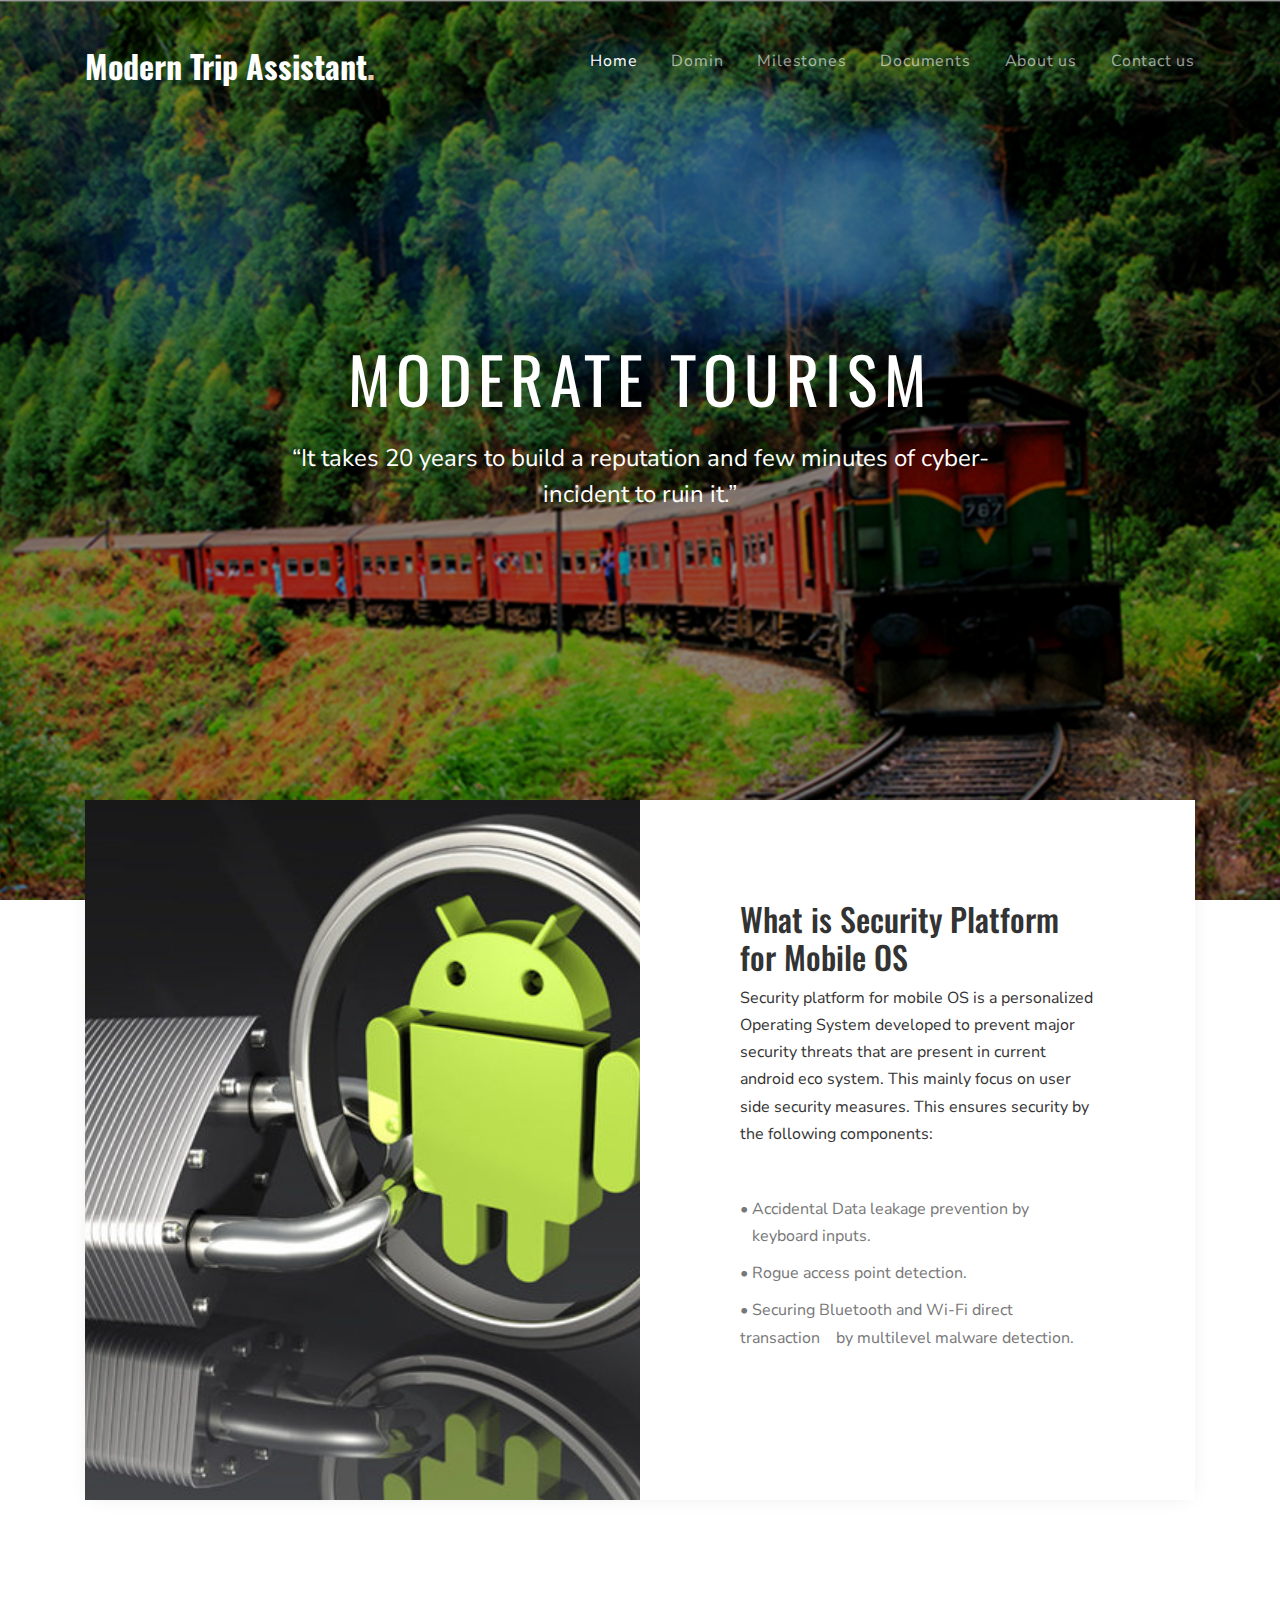
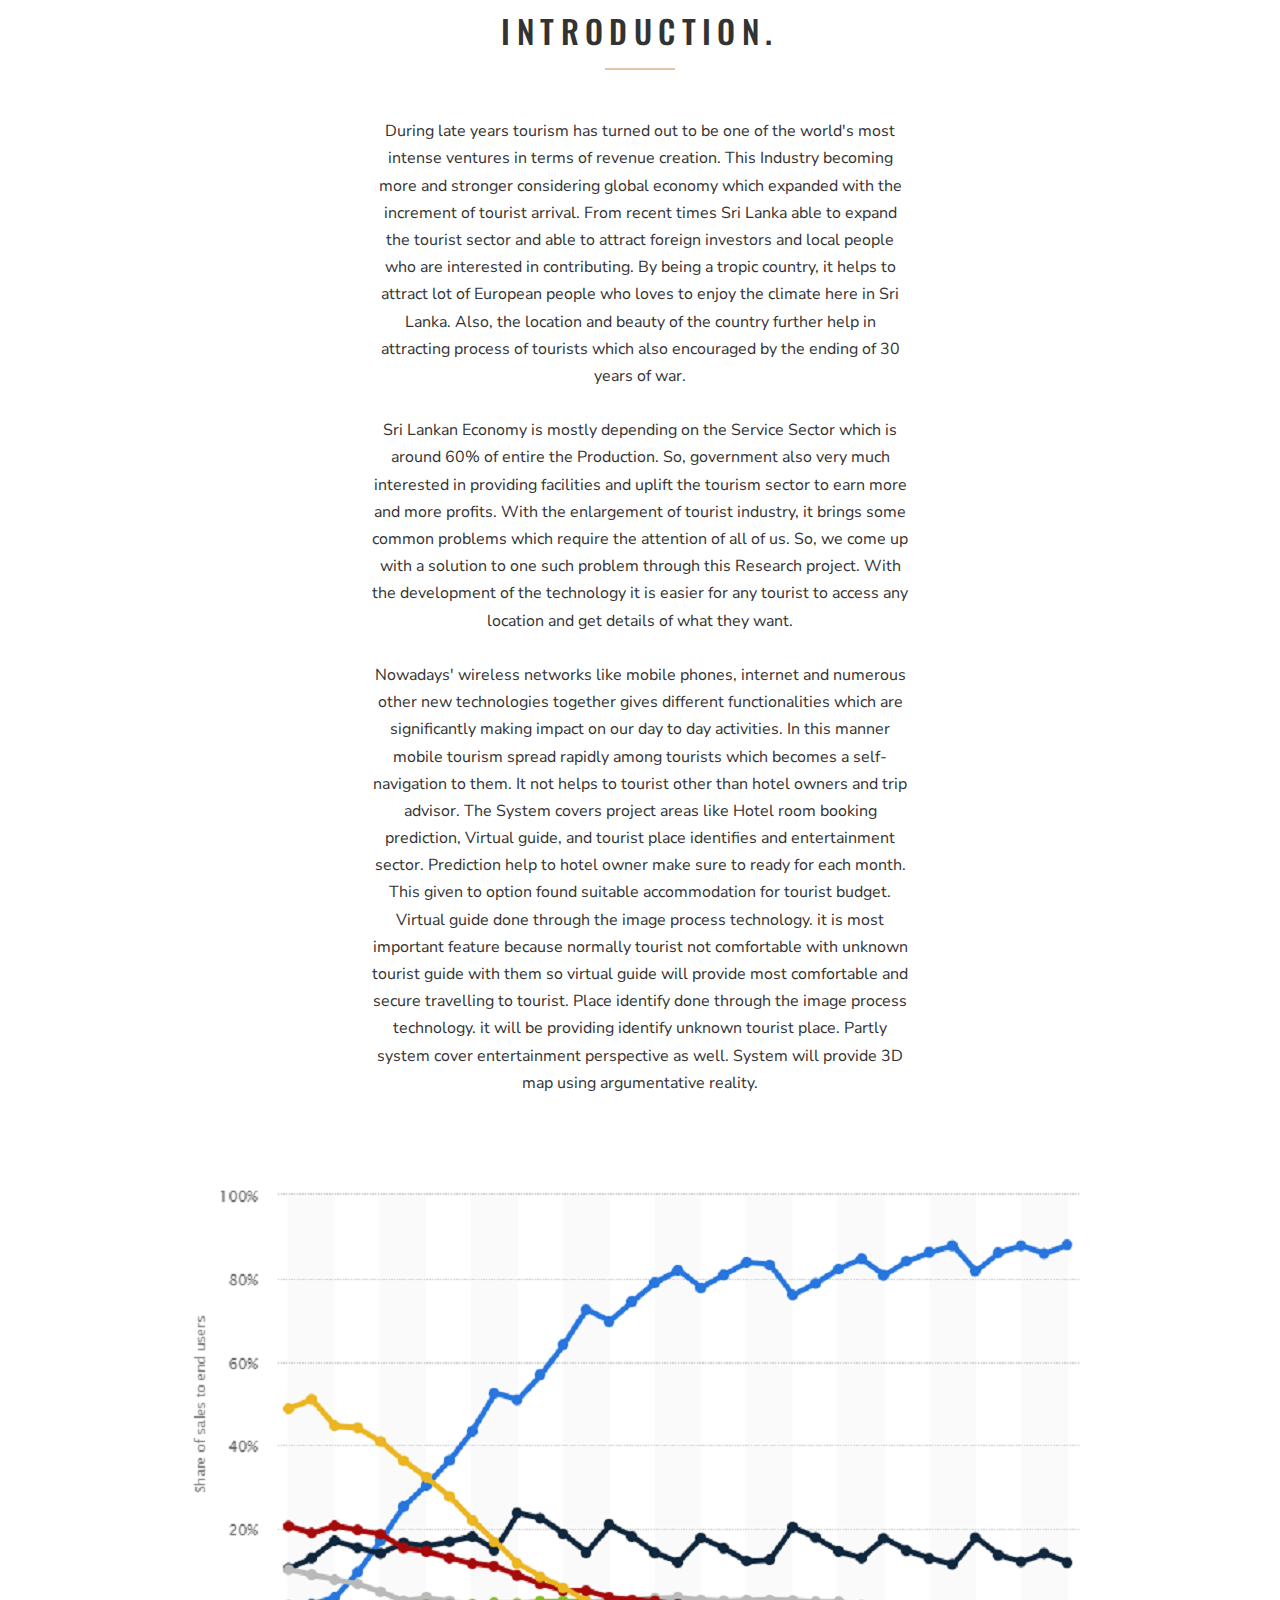
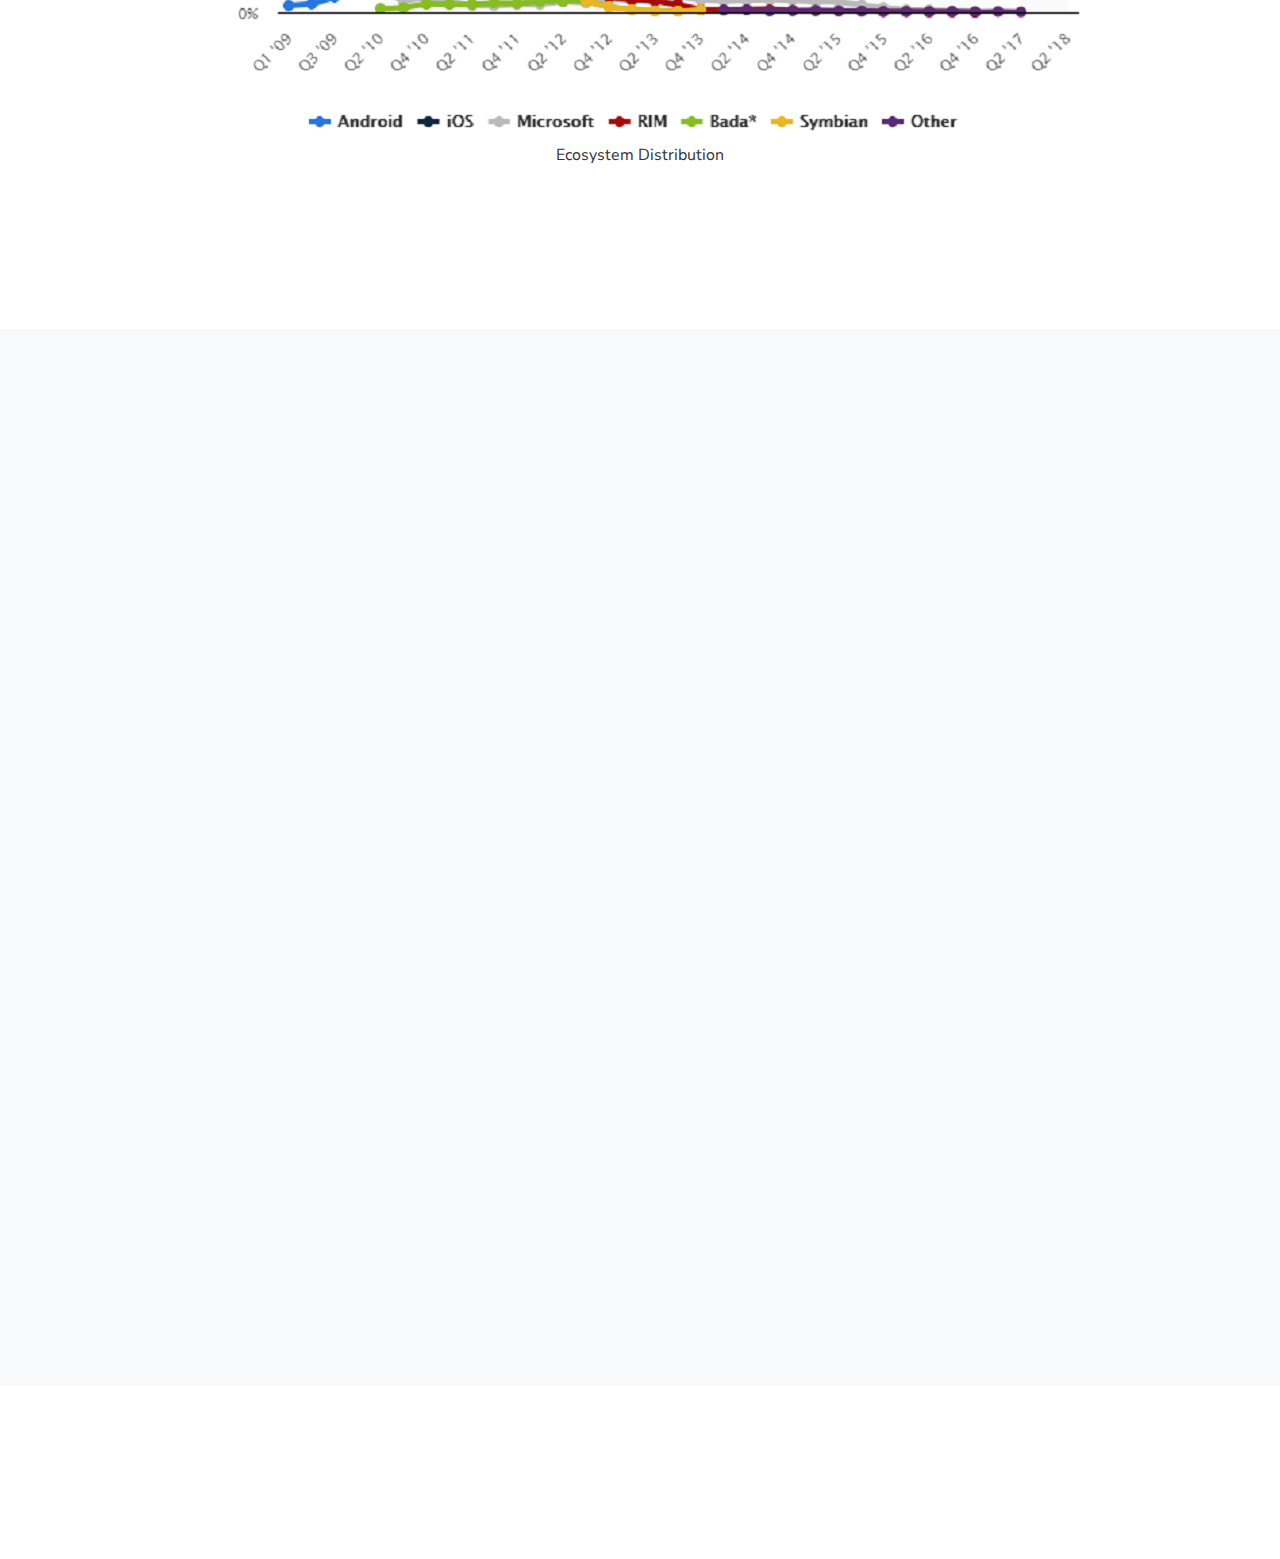
==== commit 069dc1c8: "Updated" ====
--- a/MTA_website/index.html
+++ b/MTA_website/index.html
@@ -36,7 +36,7 @@
         <div class="container py-1">
           <div class="row align-items-center">
             <div class="col-8 col-md-8 col-lg-4">
-              <h1 class="mb-0"><a href="index.html" class="text-white h2 mb-0"><strong>Security Platform for Mobile OS<span class="text-primary">.</span></strong></a></h1>
+              <h1 class="mb-0"><a href="index.html" class="text-white h2 mb-0"><strong>Modern Trip Assistant<span class="text-primary">.</span></strong></a></h1>
             </div>
             <div class="col-4 col-md-4 col-lg-8">
               <nav class="site-navigation text-right text-md-right" role="navigation">
@@ -73,7 +73,7 @@
       <div class="container">
         <div class="row align-items-center justify-content-center">
           <div class="col-md-8 text-center" data-aos="fade-up" data-aos-delay="400">
-            <h1 class="mb-4">Information Security</h1>
+            <h1 class="mb-4">Moderate Tourism</h1>
             <p class="mb-5">“It takes 20 years to build a reputation and few minutes of cyber-incident to ruin it.”</p>
           </div>
         </div>
@@ -102,10 +102,10 @@
         <div class="row">
           <div class="site-section-heading text-center mb-5 w-border col-md-6 mx-auto">
             <h2 class="mb-5">Introduction.</h2>
-            <p>Evolution of human is the corner stone for everything that we see, feel and use today. History of Phone is the greatest living example we can see. All started from devices which transmitted signals from one place to another followed by wired devices which transmitted voice to a limited distance. With the invention of new technologies and improved mechanisms wireless signals helped in the field of telecommunication. Mobile phones aka hand held phones are the epitome of telecommunication is a true statement now than ever before.
-                <br><br>In the 21st century mobile phones are the extended arms of almost every human being. Nowadays mobile phones are not only used in voice communication or text messages. It acts as a palmtop computer with almost all the capabilities. Modern devices have all the features that helped it to become the ultimate source of data for an individual. It was easy for an individual to keep all his data intact with him in his hands. But with great power comes the great responsibility. Almost all the details about the person is saved in his/her mobile phone which act as a single point of failure.
-                <br><br>There are vulnerable points which can be exploited to acquire the personal and sensitive data from the device in order to gain unethical advantage over an individual. Bluetooth, Wi-Fi and human errors are some of those vulnerable points which can give out sensitive data to the perpetrator. In our research we intend to propose solutions for the main above-mentioned issues which will result in a secure trustable Android platform for secure operating system that can be very much helpful for the general public and professionals to safeguard their information.
-              </p>    
+            <p>During late years tourism has turned out to be one of the world's most intense ventures in terms of revenue creation. This Industry becoming more and stronger considering global economy which expanded with the increment of tourist arrival. From recent times Sri Lanka able to expand the tourist sector and able to attract foreign investors and local people who are interested in contributing. By being a tropic country, it helps to attract lot of European people who loves to enjoy the climate here in Sri Lanka. Also, the location and beauty of the country further help in attracting process of tourists which also encouraged by the ending of 30 years of war.
+              <br><br>Sri Lankan Economy is mostly depending on the Service Sector which is around 60% of entire the Production. So, government also very much interested in providing facilities and uplift the tourism sector to earn more and more profits. With the enlargement of tourist industry, it brings some common problems which require the attention of all of us. So, we come up with a solution to one such problem through this Research project. With the development of the technology it is easier for any tourist to access any location and get details of what they want.
+              <br><br>Nowadays' wireless networks like mobile phones, internet and numerous other new technologies together gives different functionalities which are significantly making impact on our day to day activities. In this manner mobile tourism spread rapidly among tourists which becomes a self-navigation to them. It not helps to tourist other than hotel owners and trip advisor. The System covers project areas like Hotel room booking prediction, Virtual guide, and tourist place identifies and entertainment sector. Prediction help to hotel owner make sure to ready for each month. This given to option found suitable accommodation for tourist budget. Virtual guide done through the image process technology. it is most important feature because normally tourist not comfortable with unknown tourist guide with them so virtual guide will provide most comfortable and secure travelling to tourist. Place identify done through the image process technology. it will be providing identify unknown tourist place. Partly system cover entertainment perspective as well. System will provide 3D map using argumentative reality. 
+            </p>    
           </div>
           <div class="col-md-12">
               <img src="images/stats.png" alt="Smiley face" style="margin: auto;display:block; ">
@@ -130,51 +130,51 @@
   
             <div class="col-md 3 text-center p-3 p-md-5 bg-white">
               <div class="mb-4">            
-                <img src="images/aboutus/1.jpeg" alt="Image" class="w-50 mx-auto img-fluid rounded-circle">
-              </div>
-              <div class="text-black">
-                <h3 class="font-weight-light h5">Brayan Benett A.S.</h3>
+                <img src="images/aboutus/1.jpg" alt="Image" class="w-50 mx-auto img-fluid rounded-circle">
+              </div>
+              <div class="text-black">
+                <h3 class="font-weight-light h5">Sankeethan N.</h3>
+                <p class="font-italic">Department of Software Engineering
+                  Faculty of Computing</p>
+                  <p class="font-italic">Sri Lanka Institute of Information Technology</p>
+                  <p class="font-italic">n.sankeeth@gmail.com</p>
+              </div>
+            </div>
+  
+            <div class="col-md 3 text-center p-3 p-md-5 bg-white">
+              <div class="mb-4">            
+                <img src="images/aboutus/2.jpg" alt="Image" class="w-50 mx-auto img-fluid rounded-circle">
+              </div>
+              <div class="text-black">
+                <h3 class="font-weight-light h5">Vithusan J.</h3>
+                <p class="font-italic">Department of Software Engineering
+                  Faculty of Computing</p>
+                  <p class="font-italic">Sri Lanka Institute of Information Technology</p>
+                  <p class="font-italic">jvithu2004@gmail.com</p>    </div>
+            </div>
+  
+            <div class="col-md 3 text-center p-3 p-md-5 bg-white">
+              <div class="mb-4">            
+                <img src="images/aboutus/3.jpg" alt="Image" class="w-50 mx-auto img-fluid rounded-circle">
+              </div>
+              <div class="text-black">
+                <h3 class="font-weight-light h5">Sinthujan P. </h3>
                 <p class="font-italic">Department of Information Systems Engineering
                   Faculty of Computing</p>
                   <p class="font-italic">Sri Lanka Institute of Information Technology</p>
-                  <p class="font-italic">brayanbenett@gmail.com</p>
-              </div>
-            </div>
-  
-            <div class="col-md 3 text-center p-3 p-md-5 bg-white">
-              <div class="mb-4">            
-                <img src="images/aboutus/2.jpeg" alt="Image" class="w-50 mx-auto img-fluid rounded-circle">
-              </div>
-              <div class="text-black">
-                <h3 class="font-weight-light h5">Vinushanth K.</h3>
-                <p class="font-italic">Department of Information Systems Engineering
-                  Faculty of Computing</p>
-                  <p class="font-italic">Sri Lanka Institute of Information Technology</p>
-                  <p class="font-italic">vinush.k5@gmail.com</p>    </div>
-            </div>
-  
-            <div class="col-md 3 text-center p-3 p-md-5 bg-white">
-              <div class="mb-4">            
-                <img src="images/aboutus/3.jpeg" alt="Image" class="w-50 mx-auto img-fluid rounded-circle">
-              </div>
-              <div class="text-black">
-                <h3 class="font-weight-light h5">Sam Abisherk R. </h3>
-                <p class="font-italic">Department of Information Systems Engineering
-                  Faculty of Computing</p>
-                  <p class="font-italic">Sri Lanka Institute of Information Technology</p>
-                  <p class="font-italic">abisherk.sam@gmail.com</p> </div>
-            </div>
-  
-            <div class="col-md 3 text-center p-3 p-md-5 bg-white">
-              <div class="mb-4">            
-                <img src="images/aboutus/4.jpeg" alt="Image" class="w-50 mx-auto img-fluid rounded-circle">
-              </div>
-              <div class="text-black">
-                <h3 class="font-weight-light h5">Ranjitha L.</h3>
+                  <p class="font-italic">sinthujan95@gamil.com</p> </div>
+            </div>
+  
+            <div class="col-md 3 text-center p-3 p-md-5 bg-white">
+              <div class="mb-4">            
+                <img src="images/aboutus/4.jpg" alt="Image" class="w-50 mx-auto img-fluid rounded-circle">
+              </div>
+              <div class="text-black">
+                <h3 class="font-weight-light h5">Kirishajini Y.</h3>
                 <p class="font-italic">Department of Software Engineering
                   Faculty of Computing</p>
                   <p class="font-italic">Sri Lanka Institute of Information Technology</p>
-                  <p class="font-italic">ranjithalogaratnam@gmail.com</p></div>
+                  <p class="font-italic">kirishajini@gmail.com</p></div>
             </div>
   
           </div>
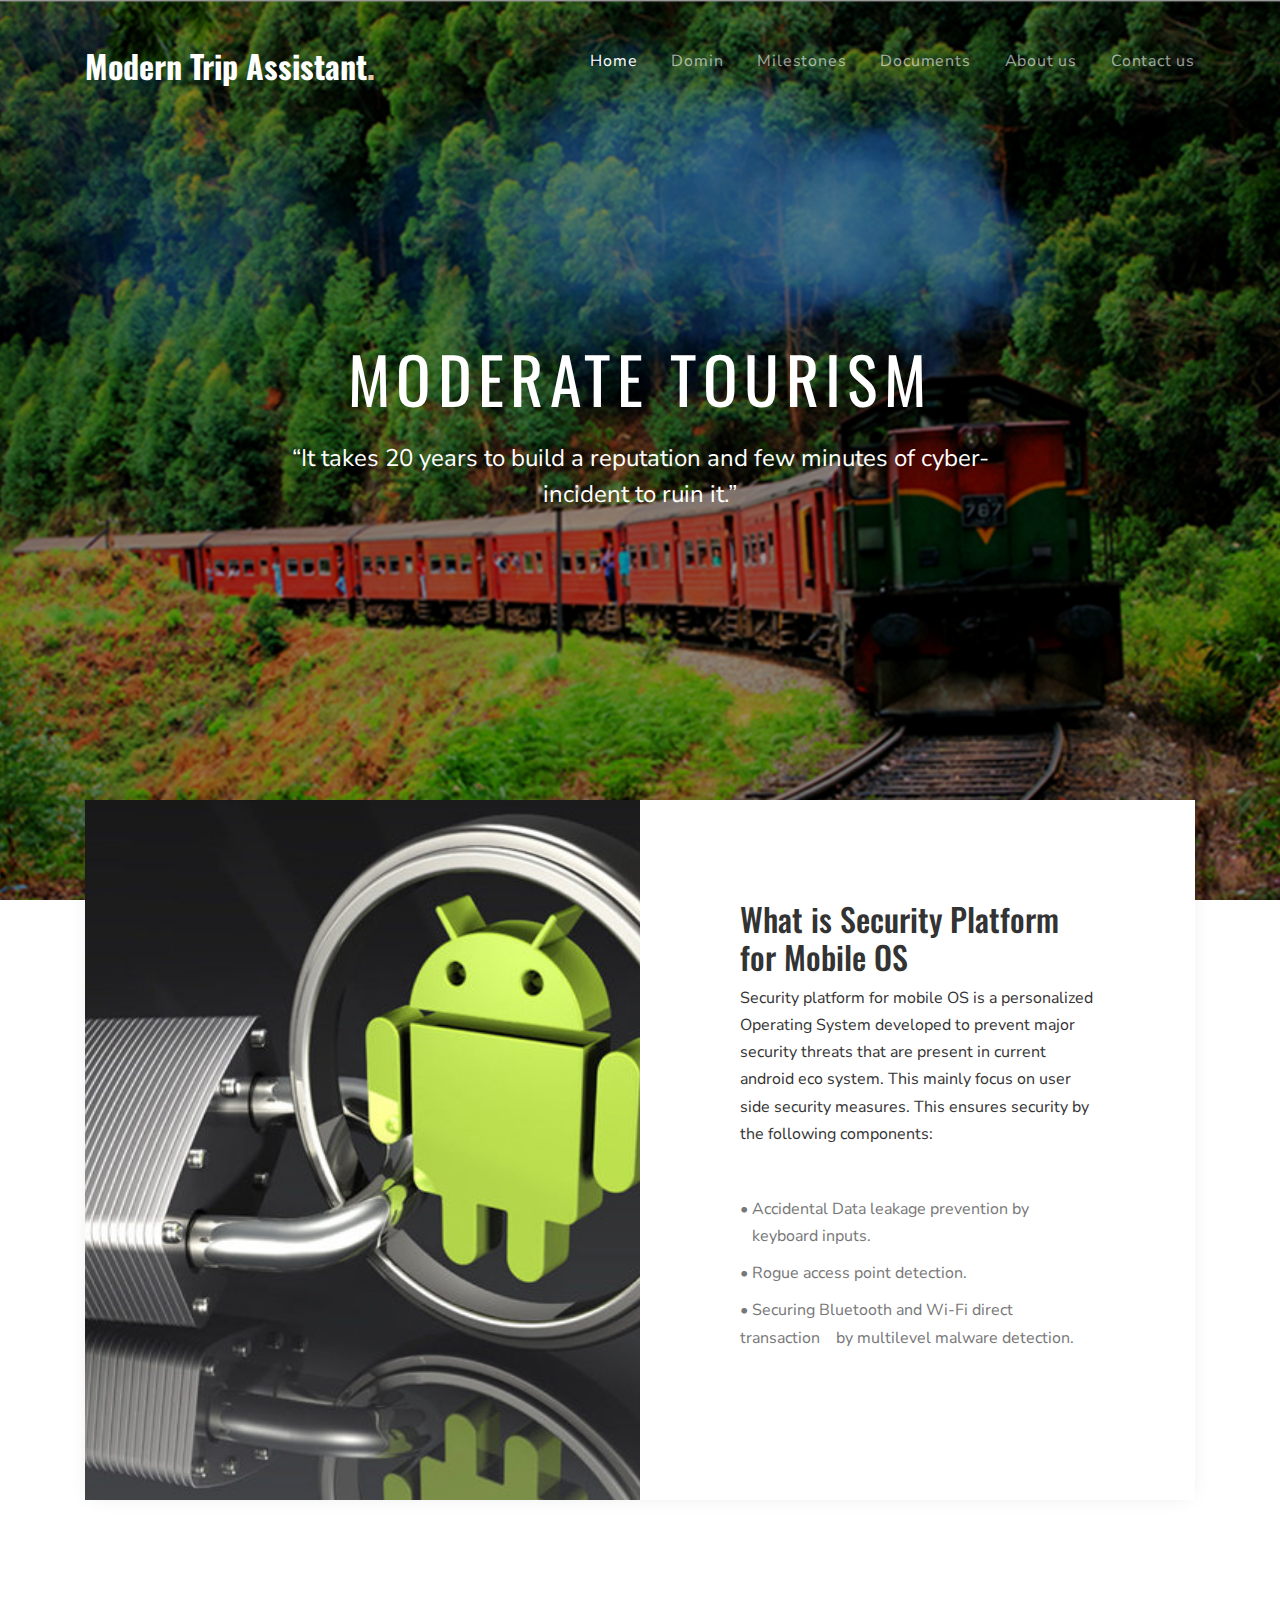
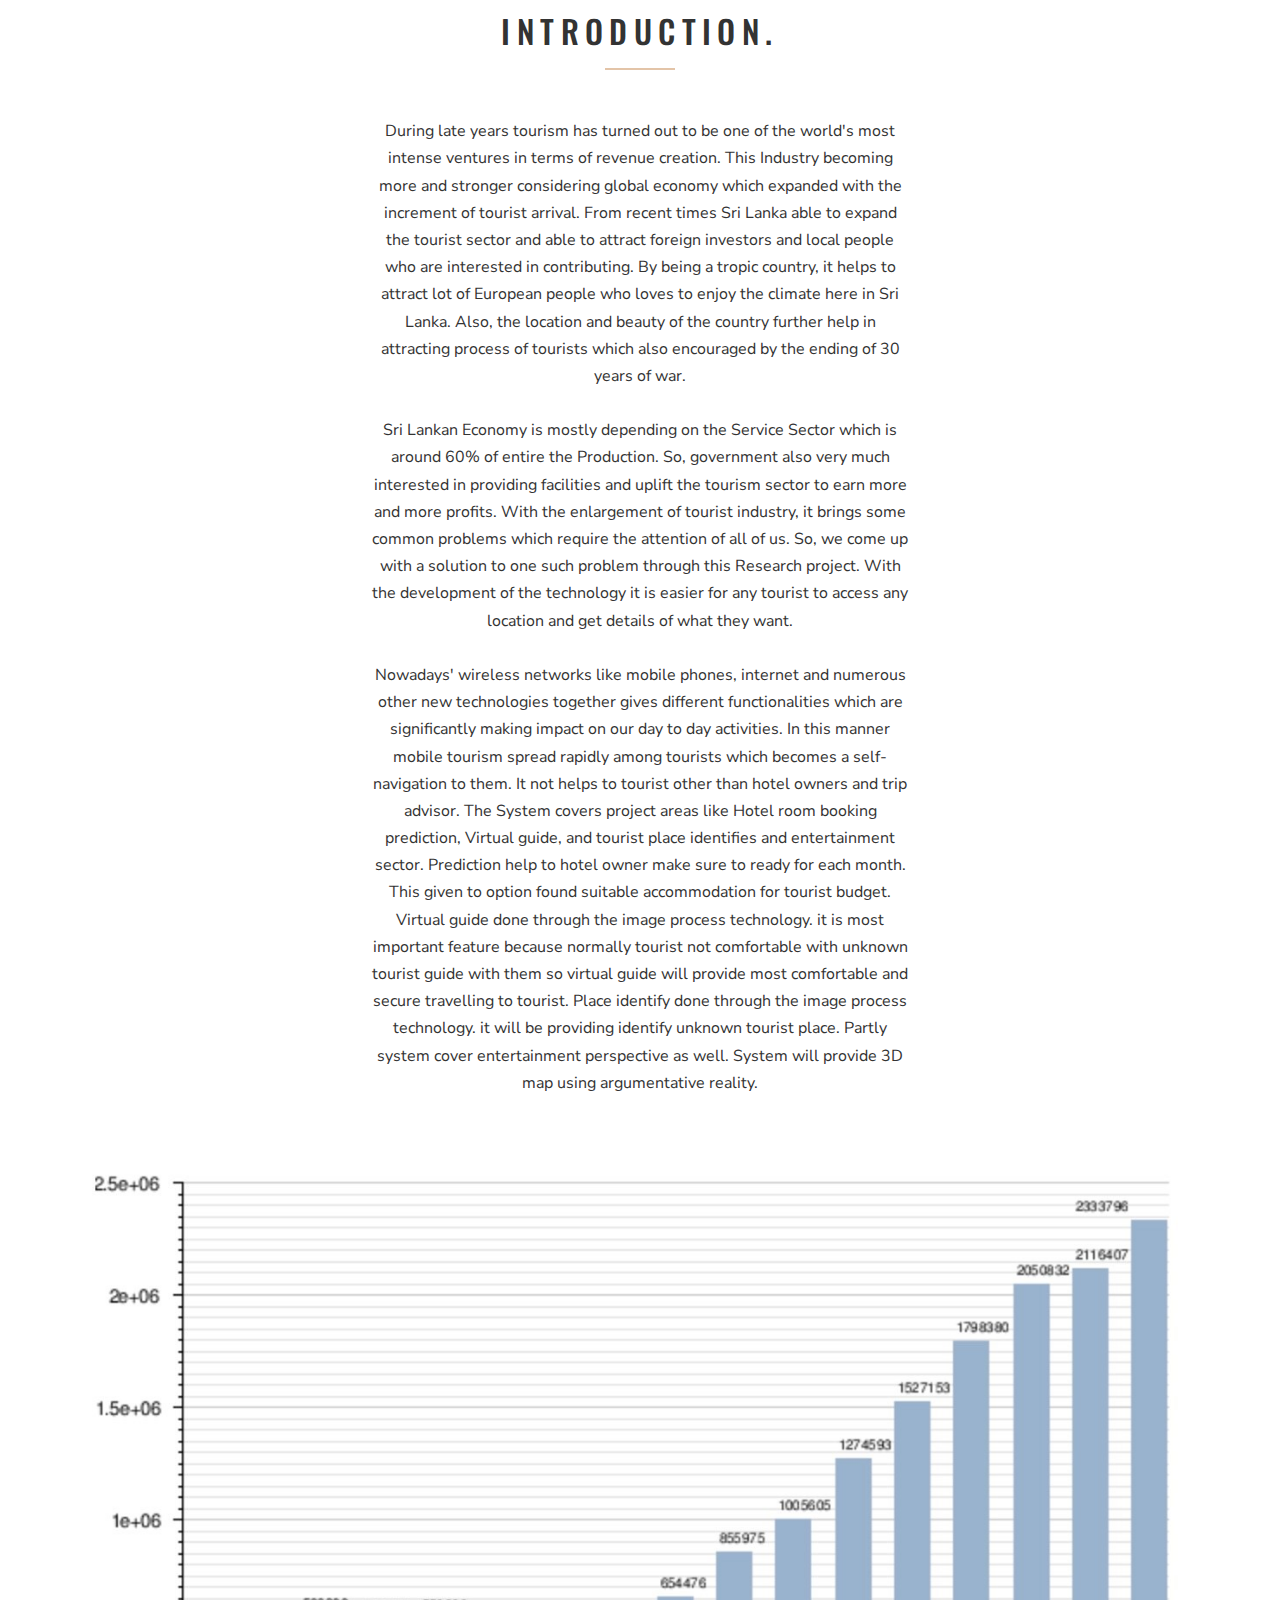
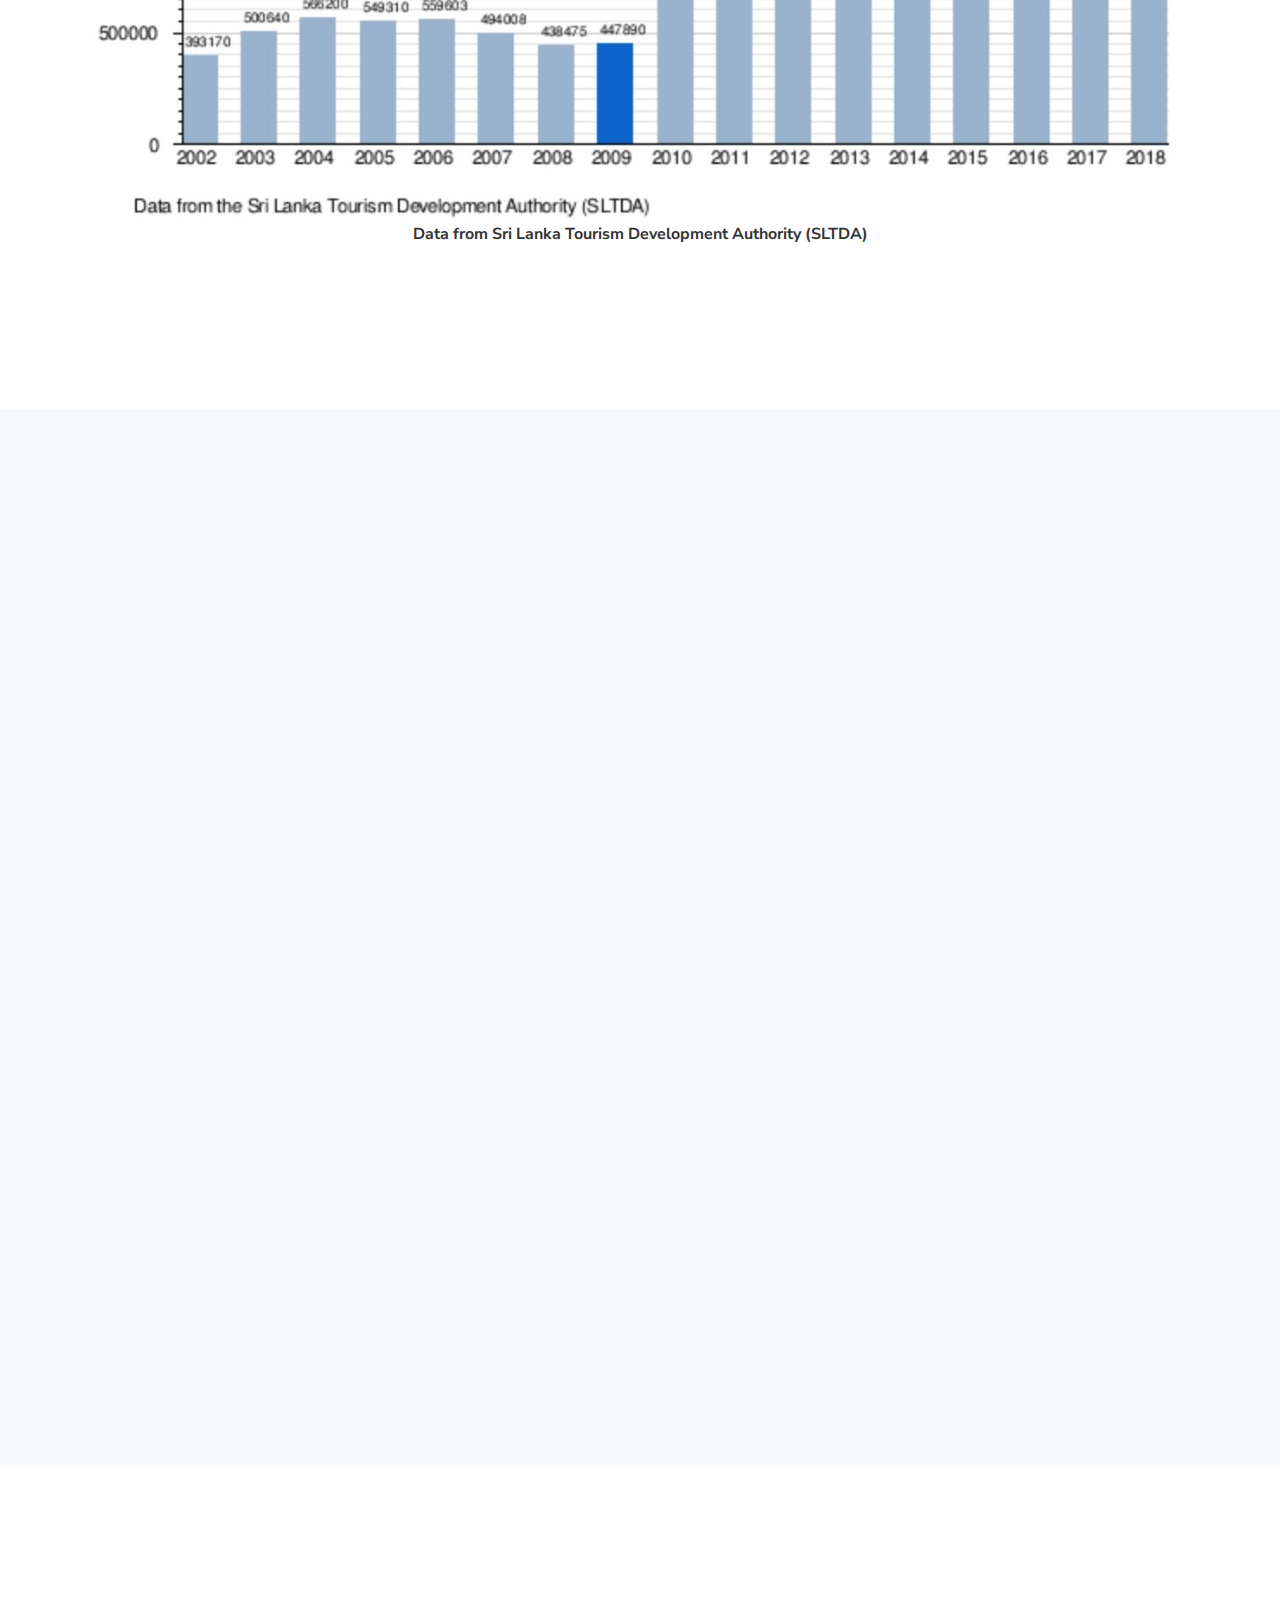
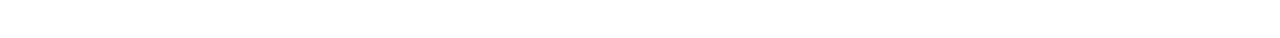
==== commit 907583a3: "technology used" ====
--- a/MTA_website/index.html
+++ b/MTA_website/index.html
@@ -108,9 +108,9 @@
             </p>    
           </div>
           <div class="col-md-12">
-              <img src="images/stats.png" alt="Smiley face" style="margin: auto;display:block; ">
-          </div>
-          <span class="site-section-heading text-center mb-5 w-border col-md-6 mx-auto">Ecosystem Distribution</span> 
+              <img src="images/BS/Tourism.jpg" alt="Smiley face" style="margin: auto;display:block; max-width: 100%;">
+          </div>
+          <span class="site-section-heading text-center mb-5 w-border col-md-6 mx-auto"><strong>Data from Sri Lanka Tourism Development Authority (SLTDA)</strong></span> 
         </div>
       </div>
     </div>
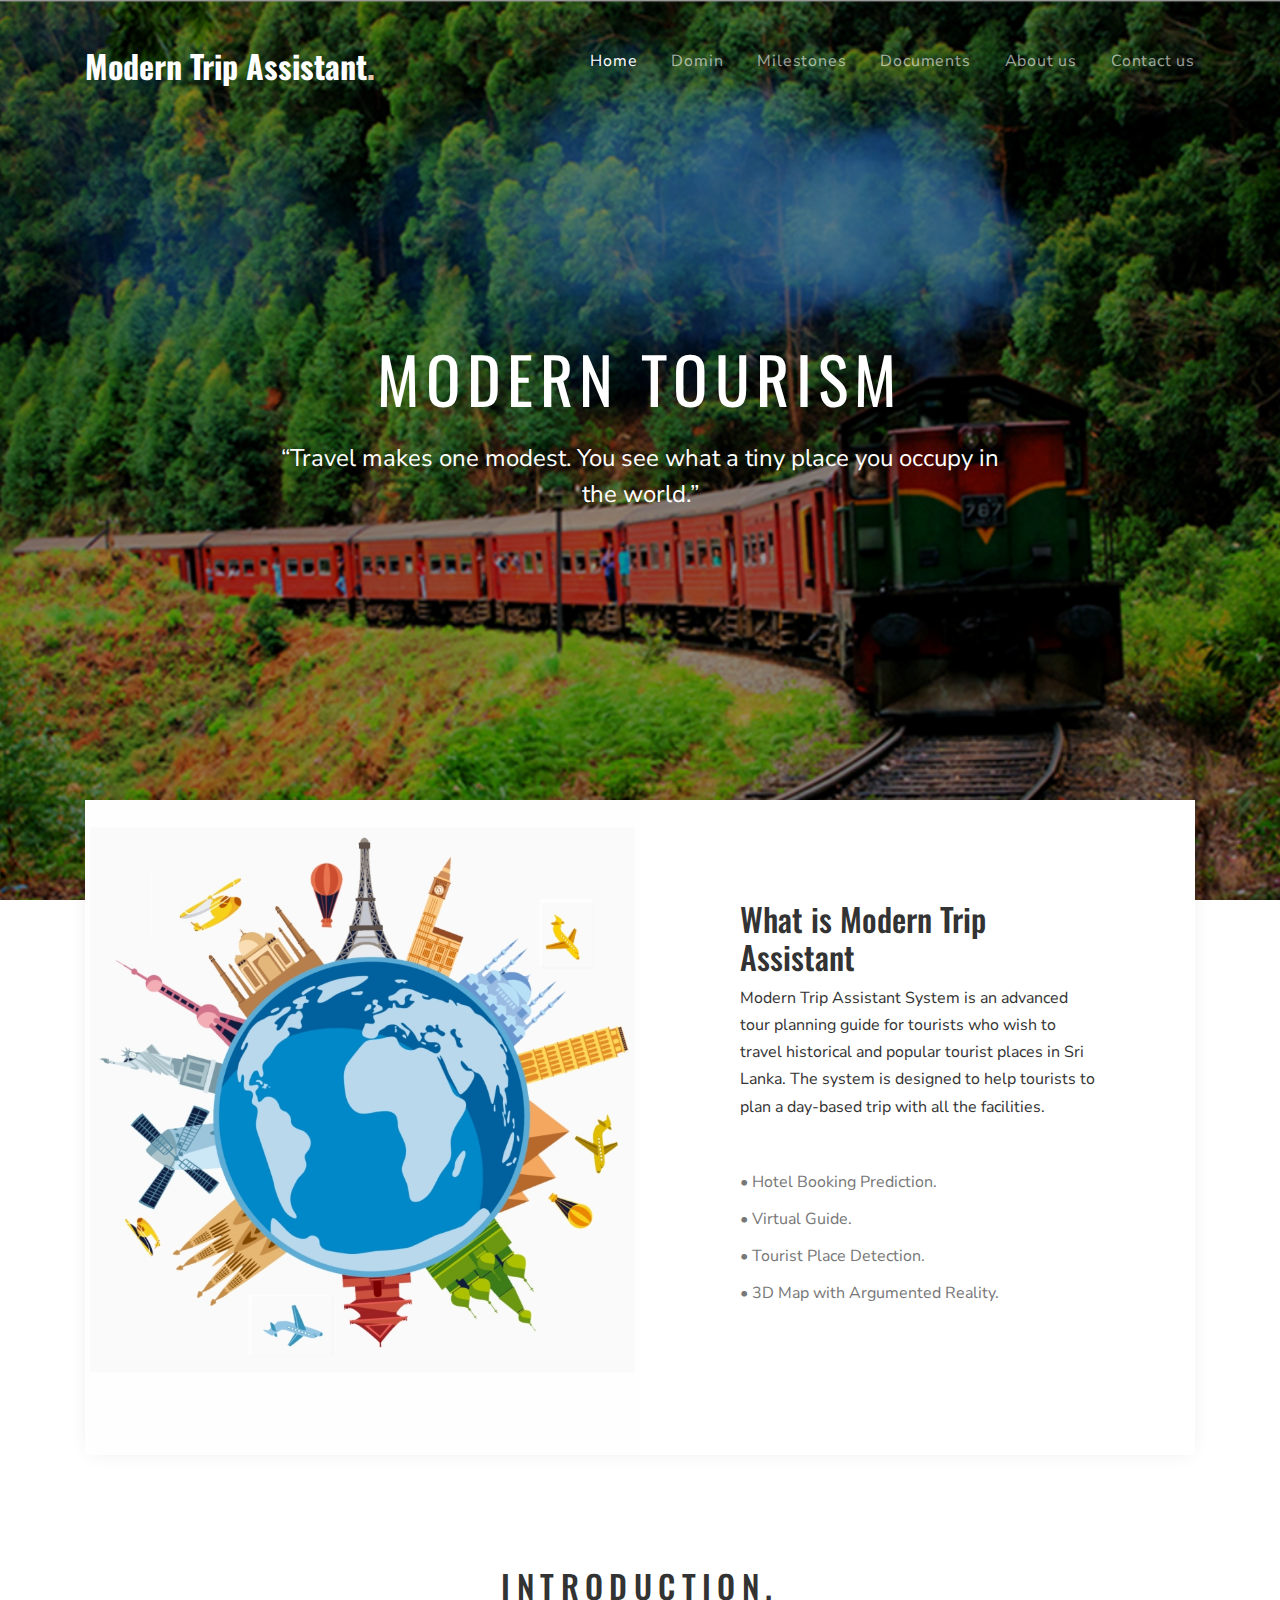
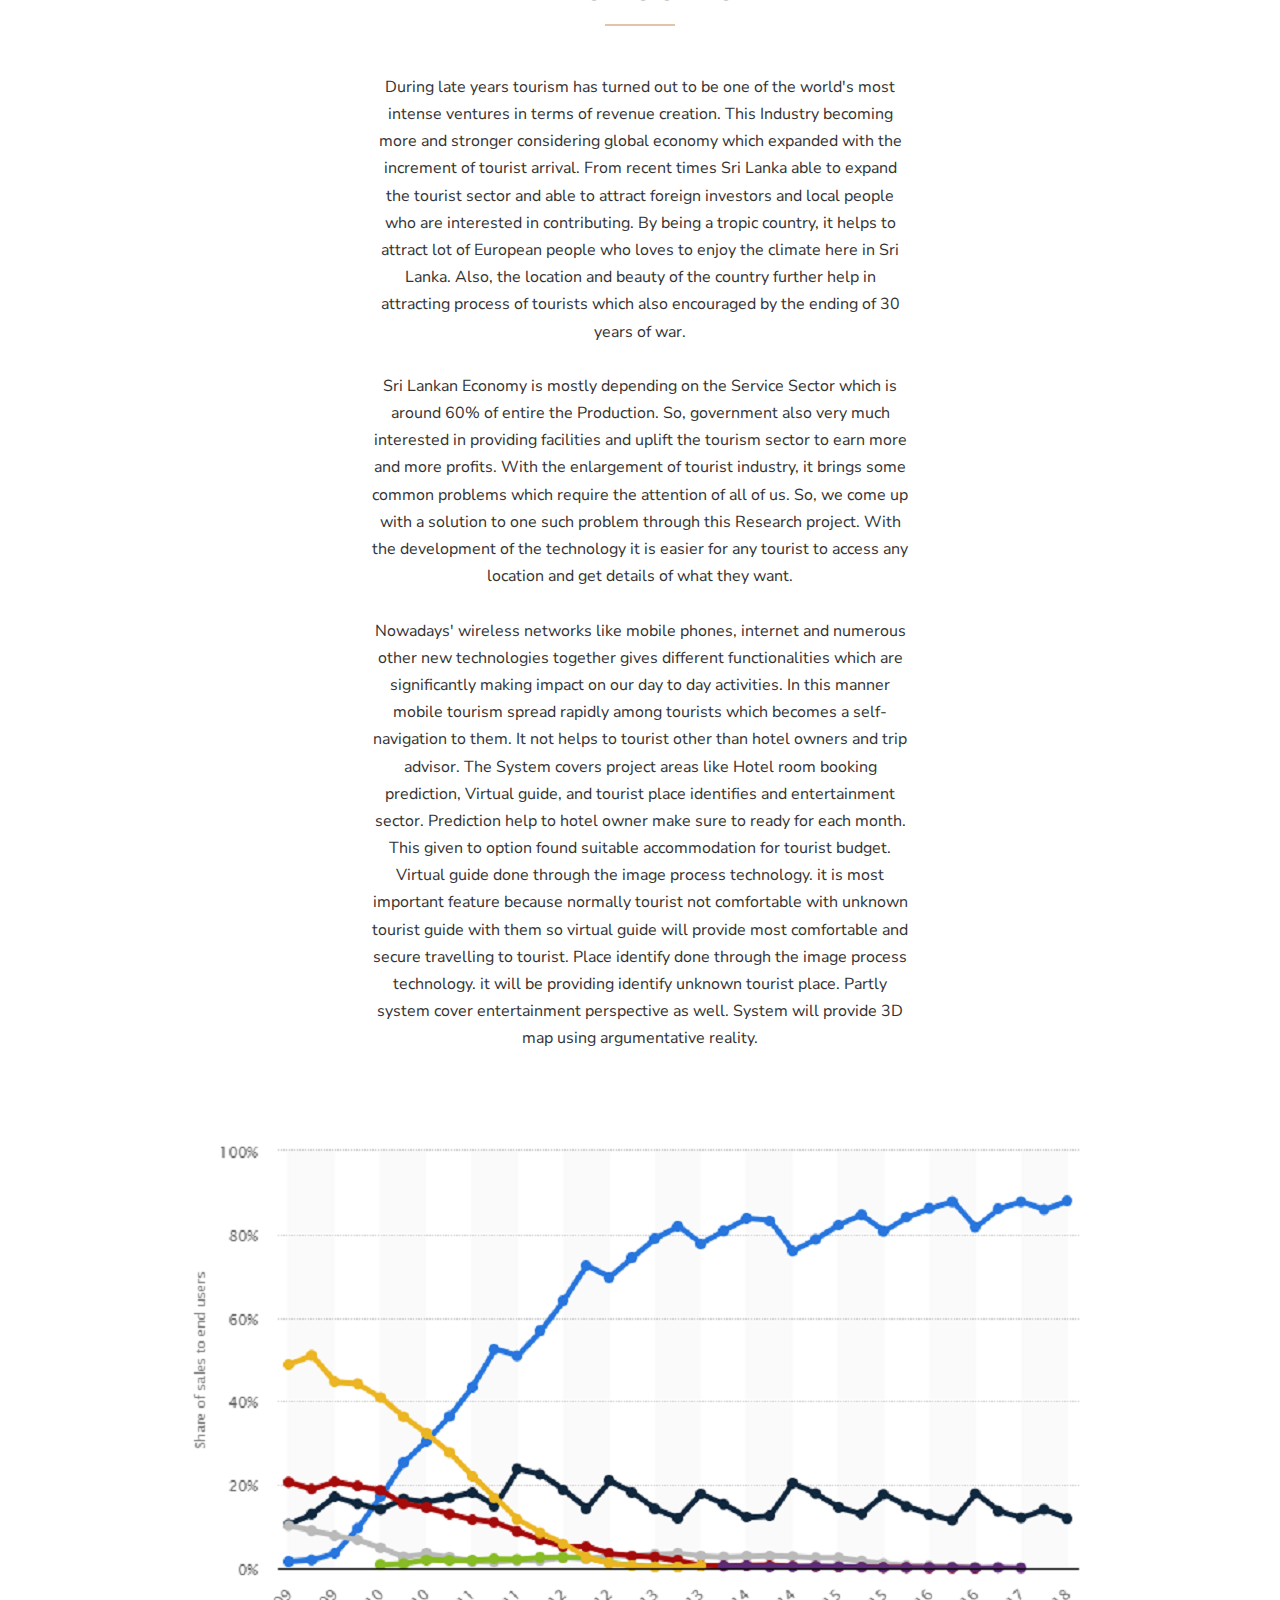
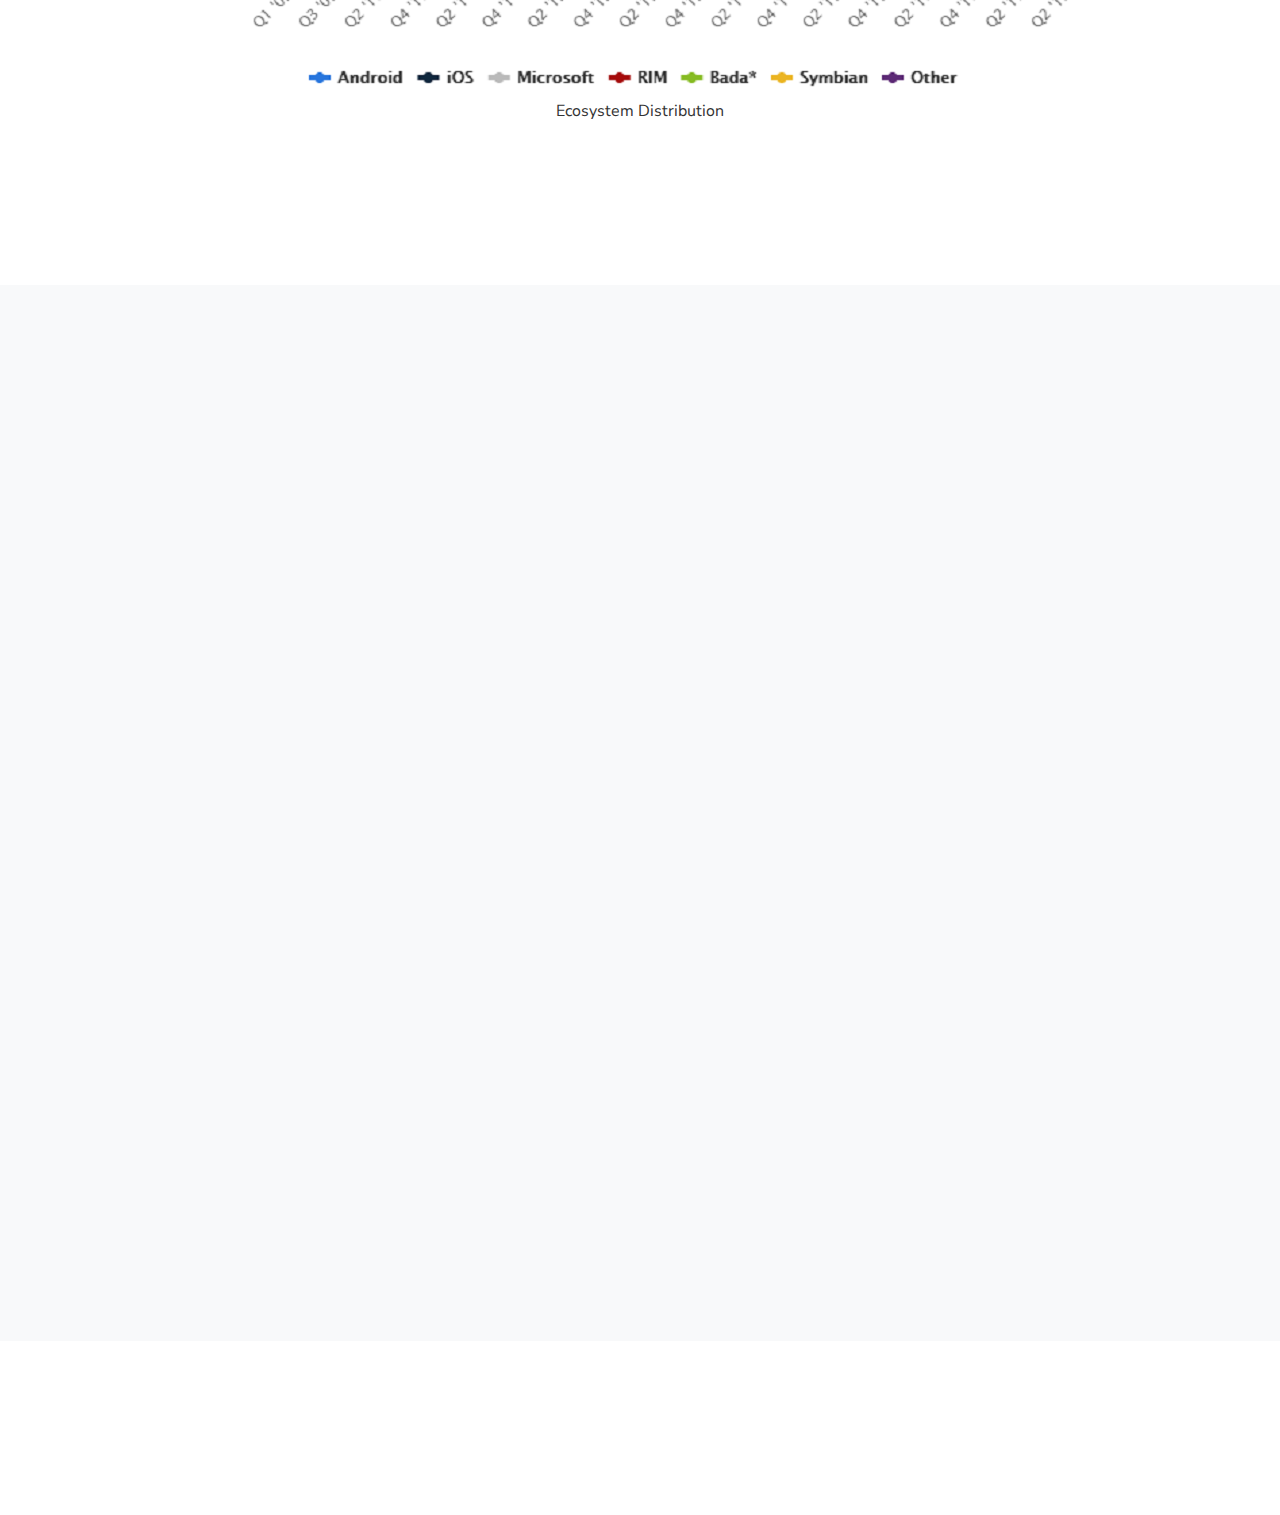
==== commit 0860b4be: "Improvements" ====
--- a/MTA_website/index.html
+++ b/MTA_website/index.html
@@ -1,210 +1,248 @@
 <!DOCTYPE html>
 <html lang="en">
-  <head>
-    <title>SOS</title>
-    <meta charset="utf-8">
-    <meta name="viewport" content="width=device-width, initial-scale=1, shrink-to-fit=no">
-
-    <link rel="stylesheet" href="https://fonts.googleapis.com/css?family=Nunito+Sans:200,300,400,700,900|Oswald:400,700"> 
-    <link rel="stylesheet" href="fonts/icomoon/style.css">
-
-    <link rel="stylesheet" href="css/bootstrap.min.css">
-    <link rel="stylesheet" href="css/magnific-popup.css">
-    <link rel="stylesheet" href="css/jquery-ui.css">
-    <link rel="stylesheet" href="css/owl.carousel.min.css">
-    <link rel="stylesheet" href="css/owl.theme.default.min.css">
-    <link rel="stylesheet" href="css/bootstrap-datepicker.css">
-    <link rel="stylesheet" href="css/mediaelementplayer.css">
-    <link rel="stylesheet" href="css/animate.css">
-    <link rel="stylesheet" href="fonts/flaticon/font/flaticon.css">
-    <link rel="stylesheet" href="css/fl-bigmug-line.css">
-    
-  
-    <link rel="stylesheet" href="css/aos.css">
-
-    <link rel="stylesheet" href="css/style.css">
-    
-  </head>
-  <body>
-
-  
-    
-  
+
+<head>
+  <title>Trip Assistant</title>
+  <meta charset="utf-8">
+  <meta name="viewport" content="width=device-width, initial-scale=1, shrink-to-fit=no">
+
+  <link rel="stylesheet" href="https://fonts.googleapis.com/css?family=Nunito+Sans:200,300,400,700,900|Oswald:400,700">
+  <link rel="stylesheet" href="fonts/icomoon/style.css">
+
+  <link rel="stylesheet" href="css/bootstrap.min.css">
+  <link rel="stylesheet" href="css/magnific-popup.css">
+  <link rel="stylesheet" href="css/jquery-ui.css">
+  <link rel="stylesheet" href="css/owl.carousel.min.css">
+  <link rel="stylesheet" href="css/owl.theme.default.min.css">
+  <link rel="stylesheet" href="css/bootstrap-datepicker.css">
+  <link rel="stylesheet" href="css/mediaelementplayer.css">
+  <link rel="stylesheet" href="css/animate.css">
+  <link rel="stylesheet" href="fonts/flaticon/font/flaticon.css">
+  <link rel="stylesheet" href="css/fl-bigmug-line.css">
+
+
+  <link rel="stylesheet" href="css/aos.css">
+
+  <link rel="stylesheet" href="css/style.css">
+
+</head>
+
+<body>
+
+
+
+
   <div class="site-wrap">
 
     <div class="site-navbar mt-4">
-        <div class="container py-1">
-          <div class="row align-items-center">
-            <div class="col-8 col-md-8 col-lg-4">
-              <h1 class="mb-0"><a href="index.html" class="text-white h2 mb-0"><strong>Modern Trip Assistant<span class="text-primary">.</span></strong></a></h1>
-            </div>
-            <div class="col-4 col-md-4 col-lg-8">
-              <nav class="site-navigation text-right text-md-right" role="navigation">
-
-                <div class="d-inline-block d-lg-none ml-md-0 mr-auto py-3"><a href="#" class="site-menu-toggle js-menu-toggle text-white"><span class="icon-menu h3"></span></a></div>
-
-                <ul class="site-menu js-clone-nav d-none d-lg-block">
-                  <li class="active"><a href="index.html">Home</a></li>
-                  <li><a href="domin.html">Domin</a></li>
-                  <li><a href="milestones.html">Milestones</a></li>
-                  <li><a href="documents.html">Documents</a></li>
-                  <li><a href="about.html">About us</a></li>
-                  <li><a href="contact.html">Contact us</a></li>
-                </ul>
-              </nav>
-            </div>
-           
-
-          </div>
-        </div>
-      </div>
-    </div>
-
-    <div class="site-mobile-menu">
-      <div class="site-mobile-menu-header">
-        <div class="site-mobile-menu-close mt-3">
-          <span class="icon-close2 js-menu-toggle"></span>
-        </div>
-      </div>
-      <div class="site-mobile-menu-body"></div>
-    </div> <!-- .site-mobile-menu -->
-    
-    <div class="site-blocks-cover overlay" style="background-image: url('images/hero_bg_1.jpg');" data-aos="fade" data-stellar-background-ratio="0.5" data-aos="fade">
-      <div class="container">
-        <div class="row align-items-center justify-content-center">
-          <div class="col-md-8 text-center" data-aos="fade-up" data-aos-delay="400">
-            <h1 class="mb-4">Moderate Tourism</h1>
-            <p class="mb-5">“It takes 20 years to build a reputation and few minutes of cyber-incident to ruin it.”</p>
-          </div>
-        </div>
-      </div>
-    </div>
-
-
-    <div class="container">
-      <div class="featured-property-half d-flex">
-        <div class="image" style="background-image: url('images/as.jpg')"></div>
-        <div class="text">
-          <h2>What is Security Platform for Mobile OS </h2>
-          <p class="mb-5">Security platform for mobile OS is a personalized Operating System developed to prevent major security threats that are present in   current android eco system. This mainly focus on user side security measures. This ensures security by the following components:
-              </p>
-          <ul class="property-list-details mb-5">
-            <li>•	Accidental Data leakage prevention by &nbsp;&nbsp;&nbsp;keyboard inputs.</li>
-            <li>•	Rogue access point detection.</li>
-            <li>•	Securing Bluetooth and Wi-Fi direct transaction &nbsp;&nbsp;&nbsp;by multilevel malware detection.</li>
-          </ul>
-        </div>
-      </div>
-    </div>
-
-    <div class="site-section">
-      <div class="container">
-        <div class="row">
-          <div class="site-section-heading text-center mb-5 w-border col-md-6 mx-auto">
-            <h2 class="mb-5">Introduction.</h2>
-            <p>During late years tourism has turned out to be one of the world's most intense ventures in terms of revenue creation. This Industry becoming more and stronger considering global economy which expanded with the increment of tourist arrival. From recent times Sri Lanka able to expand the tourist sector and able to attract foreign investors and local people who are interested in contributing. By being a tropic country, it helps to attract lot of European people who loves to enjoy the climate here in Sri Lanka. Also, the location and beauty of the country further help in attracting process of tourists which also encouraged by the ending of 30 years of war.
-              <br><br>Sri Lankan Economy is mostly depending on the Service Sector which is around 60% of entire the Production. So, government also very much interested in providing facilities and uplift the tourism sector to earn more and more profits. With the enlargement of tourist industry, it brings some common problems which require the attention of all of us. So, we come up with a solution to one such problem through this Research project. With the development of the technology it is easier for any tourist to access any location and get details of what they want.
-              <br><br>Nowadays' wireless networks like mobile phones, internet and numerous other new technologies together gives different functionalities which are significantly making impact on our day to day activities. In this manner mobile tourism spread rapidly among tourists which becomes a self-navigation to them. It not helps to tourist other than hotel owners and trip advisor. The System covers project areas like Hotel room booking prediction, Virtual guide, and tourist place identifies and entertainment sector. Prediction help to hotel owner make sure to ready for each month. This given to option found suitable accommodation for tourist budget. Virtual guide done through the image process technology. it is most important feature because normally tourist not comfortable with unknown tourist guide with them so virtual guide will provide most comfortable and secure travelling to tourist. Place identify done through the image process technology. it will be providing identify unknown tourist place. Partly system cover entertainment perspective as well. System will provide 3D map using argumentative reality. 
-            </p>    
-          </div>
-          <div class="col-md-12">
-              <img src="images/BS/Tourism.jpg" alt="Smiley face" style="margin: auto;display:block; max-width: 100%;">
-          </div>
-          <span class="site-section-heading text-center mb-5 w-border col-md-6 mx-auto"><strong>Data from Sri Lanka Tourism Development Authority (SLTDA)</strong></span> 
-        </div>
-      </div>
-    </div>
-    
-
-
-    
-    <div class="site-section block-13 bg-light">
-        <div class="container" data-aos="fade-up">
-          <div class="row">
-            <div class="site-section-heading text-center mb-5 w-border col-md-6 mx-auto">
-              <h2 class="mb-5">Team</h2>
-              <p>"Teamwork is the ability to work together toward a common vision. The ability to direct individual accomplishments toward organizational objectives. It is the fuel that allows common people to attain uncommon results."</p>
-            </div>
-          </div>
-          <div class="nonloop-block-13 owl-carousel">
-  
-            <div class="col-md 3 text-center p-3 p-md-5 bg-white">
-              <div class="mb-4">            
-                <img src="images/aboutus/1.jpg" alt="Image" class="w-50 mx-auto img-fluid rounded-circle">
-              </div>
-              <div class="text-black">
-                <h3 class="font-weight-light h5">Sankeethan N.</h3>
-                <p class="font-italic">Department of Software Engineering
-                  Faculty of Computing</p>
-                  <p class="font-italic">Sri Lanka Institute of Information Technology</p>
-                  <p class="font-italic">n.sankeeth@gmail.com</p>
-              </div>
-            </div>
-  
-            <div class="col-md 3 text-center p-3 p-md-5 bg-white">
-              <div class="mb-4">            
-                <img src="images/aboutus/2.jpg" alt="Image" class="w-50 mx-auto img-fluid rounded-circle">
-              </div>
-              <div class="text-black">
-                <h3 class="font-weight-light h5">Vithusan J.</h3>
-                <p class="font-italic">Department of Software Engineering
-                  Faculty of Computing</p>
-                  <p class="font-italic">Sri Lanka Institute of Information Technology</p>
-                  <p class="font-italic">jvithu2004@gmail.com</p>    </div>
-            </div>
-  
-            <div class="col-md 3 text-center p-3 p-md-5 bg-white">
-              <div class="mb-4">            
-                <img src="images/aboutus/3.jpg" alt="Image" class="w-50 mx-auto img-fluid rounded-circle">
-              </div>
-              <div class="text-black">
-                <h3 class="font-weight-light h5">Sinthujan P. </h3>
-                <p class="font-italic">Department of Information Systems Engineering
-                  Faculty of Computing</p>
-                  <p class="font-italic">Sri Lanka Institute of Information Technology</p>
-                  <p class="font-italic">sinthujan95@gamil.com</p> </div>
-            </div>
-  
-            <div class="col-md 3 text-center p-3 p-md-5 bg-white">
-              <div class="mb-4">            
-                <img src="images/aboutus/4.jpg" alt="Image" class="w-50 mx-auto img-fluid rounded-circle">
-              </div>
-              <div class="text-black">
-                <h3 class="font-weight-light h5">Kirishajini Y.</h3>
-                <p class="font-italic">Department of Software Engineering
-                  Faculty of Computing</p>
-                  <p class="font-italic">Sri Lanka Institute of Information Technology</p>
-                  <p class="font-italic">kirishajini@gmail.com</p></div>
-            </div>
-  
-          </div>
-        </div>
-      </div>  
-    
-
-    <div class="bg-primary" data-aos="fade">
-      <div class="container">
-        <div class="row">
-          <a href="#" class="col-2 text-center py-4 social-icon d-block"><span class="icon-facebook text-white"></span></a>
-          <a href="#" class="col-2 text-center py-4 social-icon d-block"><span class="icon-twitter text-white"></span></a>
-          <a href="#" class="col-2 text-center py-4 social-icon d-block"><span class="icon-instagram text-white"></span></a>
-          <a href="#" class="col-2 text-center py-4 social-icon d-block"><span class="icon-linkedin text-white"></span></a>
-          <a href="#" class="col-2 text-center py-4 social-icon d-block"><span class="icon-pinterest text-white"></span></a>
-          <a href="#" class="col-2 text-center py-4 social-icon d-block"><span class="icon-youtube text-white"></span></a>
-        </div>
-      </div>
-    </div>
-
-    <footer>
-      <div class="container">
-        <div class="row pt-5 mt-5 text-center">
-          <div class="col-md-12">
-            
-          </div>
-          
-        </div>
-      </div>
-    </footer>
+      <div class="container py-1">
+        <div class="row align-items-center">
+          <div class="col-8 col-md-8 col-lg-4">
+            <h1 class="mb-0"><a href="index.html" class="text-white h2 mb-0"><strong>Modern Trip Assistant<span
+                    class="text-primary">.</span></strong></a></h1>
+          </div>
+          <div class="col-4 col-md-4 col-lg-8">
+            <nav class="site-navigation text-right text-md-right" role="navigation">
+
+              <div class="d-inline-block d-lg-none ml-md-0 mr-auto py-3"><a href="#"
+                  class="site-menu-toggle js-menu-toggle text-white"><span class="icon-menu h3"></span></a></div>
+
+              <ul class="site-menu js-clone-nav d-none d-lg-block">
+                <li class="active"><a href="index.html">Home</a></li>
+                <li><a href="domin.html">Domin</a></li>
+                <li><a href="milestones.html">Milestones</a></li>
+                <li><a href="documents.html">Documents</a></li>
+                <li><a href="about.html">About us</a></li>
+                <li><a href="contact.html">Contact us</a></li>
+              </ul>
+            </nav>
+          </div>
+
+
+        </div>
+      </div>
+    </div>
+  </div>
+
+  <div class="site-mobile-menu">
+    <div class="site-mobile-menu-header">
+      <div class="site-mobile-menu-close mt-3">
+        <span class="icon-close2 js-menu-toggle"></span>
+      </div>
+    </div>
+    <div class="site-mobile-menu-body"></div>
+  </div> <!-- .site-mobile-menu -->
+
+  <div class="site-blocks-cover overlay" style="background-image: url('images/hero_bg_1.jpg');" data-aos="fade"
+    data-stellar-background-ratio="0.5" data-aos="fade">
+    <div class="container">
+      <div class="row align-items-center justify-content-center">
+        <div class="col-md-8 text-center" data-aos="fade-up" data-aos-delay="400">
+          <h1 class="mb-4">Modern Tourism</h1>
+          <p class="mb-5">“Travel makes one modest. You see what a tiny place you occupy in the world.”</p>
+        </div>
+      </div>
+    </div>
+  </div>
+
+
+  <div class="container">
+    <div class="featured-property-half d-flex">
+      <div class="image" style="background-image: url('images/home.jpeg')"></div>
+      <div class="text">
+        <h2>What is Modern Trip Assistant </h2>
+        <p class="mb-5">Modern Trip Assistant System is an advanced tour planning guide for tourists who wish to travel
+          historical and popular tourist places in Sri Lanka. The system is designed to help tourists to plan a
+          day-based trip with all the facilities.
+        </p>
+        <ul class="property-list-details mb-5">
+          <li>• Hotel Booking Prediction.</li>
+          <li>• Virtual Guide.</li>
+          <li>• Tourist Place Detection.</li>
+          <li>• 3D Map with Argumented Reality.</li>
+        </ul>
+      </div>
+    </div>
+  </div>
+
+  <div class="site-section">
+    <div class="container">
+      <div class="row">
+        <div class="site-section-heading text-center mb-5 w-border col-md-6 mx-auto">
+          <h2 class="mb-5">Introduction.</h2>
+          <p>During late years tourism has turned out to be one of the world's most intense ventures in terms of revenue
+            creation. This Industry becoming more and stronger considering global economy which expanded with the
+            increment of tourist arrival. From recent times Sri Lanka able to expand the tourist sector and able to
+            attract foreign investors and local people who are interested in contributing. By being a tropic country, it
+            helps to attract lot of European people who loves to enjoy the climate here in Sri Lanka. Also, the location
+            and beauty of the country further help in attracting process of tourists which also encouraged by the ending
+            of 30 years of war.
+            <br><br>Sri Lankan Economy is mostly depending on the Service Sector which is around 60% of entire the
+            Production. So, government also very much interested in providing facilities and uplift the tourism sector
+            to earn more and more profits. With the enlargement of tourist industry, it brings some common problems
+            which require the attention of all of us. So, we come up with a solution to one such problem through this
+            Research project. With the development of the technology it is easier for any tourist to access any location
+            and get details of what they want.
+            <br><br>Nowadays' wireless networks like mobile phones, internet and numerous other new technologies
+            together gives different functionalities which are significantly making impact on our day to day activities.
+            In this manner mobile tourism spread rapidly among tourists which becomes a self-navigation to them. It not
+            helps to tourist other than hotel owners and trip advisor. The System covers project areas like Hotel room
+            booking prediction, Virtual guide, and tourist place identifies and entertainment sector. Prediction help to
+            hotel owner make sure to ready for each month. This given to option found suitable accommodation for tourist
+            budget. Virtual guide done through the image process technology. it is most important feature because
+            normally tourist not comfortable with unknown tourist guide with them so virtual guide will provide most
+            comfortable and secure travelling to tourist. Place identify done through the image process technology. it
+            will be providing identify unknown tourist place. Partly system cover entertainment perspective as well.
+            System will provide 3D map using argumentative reality.
+          </p>
+        </div>
+        <div class="col-md-12">
+          <img src="images/stats.png" alt="Smiley face" style="margin: auto;display:block; ">
+        </div>
+        <span class="site-section-heading text-center mb-5 w-border col-md-6 mx-auto">Ecosystem Distribution</span>
+      </div>
+    </div>
+  </div>
+
+
+
+
+  <div class="site-section block-13 bg-light">
+    <div class="container" data-aos="fade-up">
+      <div class="row">
+        <div class="site-section-heading text-center mb-5 w-border col-md-6 mx-auto">
+          <h2 class="mb-5">Team</h2>
+          <p>"Teamwork is the ability to work together toward a common vision. The ability to direct individual
+            accomplishments toward organizational objectives. It is the fuel that allows common people to attain
+            uncommon results."</p>
+        </div>
+      </div>
+      <div class="nonloop-block-13 owl-carousel">
+
+        <div class="col-md 3 text-center p-3 p-md-5 bg-white">
+          <div class="mb-4">
+            <img src="images/aboutus/1.jpg" alt="Image" class="w-50 mx-auto img-fluid rounded-circle">
+          </div>
+          <div class="text-black">
+            <h3 class="font-weight-light h5">Sankeethan N.</h3>
+            <p class="font-italic">Department of Software Engineering
+              Faculty of Computing</p>
+            <p class="font-italic">Sri Lanka Institute of Information Technology</p>
+            <p class="font-italic">n.sankeeth@gmail.com</p>
+          </div>
+        </div>
+
+        <div class="col-md 3 text-center p-3 p-md-5 bg-white">
+          <div class="mb-4">
+            <img src="images/aboutus/2.jpg" alt="Image" class="w-50 mx-auto img-fluid rounded-circle">
+          </div>
+          <div class="text-black">
+            <h3 class="font-weight-light h5">Vithusan J.</h3>
+            <p class="font-italic">Department of Software Engineering
+              Faculty of Computing</p>
+            <p class="font-italic">Sri Lanka Institute of Information Technology</p>
+            <p class="font-italic">jvithu2004@gmail.com</p>
+          </div>
+        </div>
+
+        <div class="col-md 3 text-center p-3 p-md-5 bg-white">
+          <div class="mb-4">
+            <img src="images/aboutus/3.jpg" alt="Image" class="w-50 mx-auto img-fluid rounded-circle">
+          </div>
+          <div class="text-black">
+            <h3 class="font-weight-light h5">Sinthujan P. </h3>
+            <p class="font-italic">Department of Information Systems Engineering
+              Faculty of Computing</p>
+            <p class="font-italic">Sri Lanka Institute of Information Technology</p>
+            <p class="font-italic">sinthujan95@gamil.com</p>
+          </div>
+        </div>
+
+        <div class="col-md 3 text-center p-3 p-md-5 bg-white">
+          <div class="mb-4">
+            <img src="images/aboutus/4.jpg" alt="Image" class="w-50 mx-auto img-fluid rounded-circle">
+          </div>
+          <div class="text-black">
+            <h3 class="font-weight-light h5">Kirishajini Y.</h3>
+            <p class="font-italic">Department of Software Engineering
+              Faculty of Computing</p>
+            <p class="font-italic">Sri Lanka Institute of Information Technology</p>
+            <p class="font-italic">kirishajini@gmail.com</p>
+          </div>
+        </div>
+
+      </div>
+    </div>
+  </div>
+
+
+  <div class="bg-primary" data-aos="fade">
+    <div class="container">
+      <div class="row">
+        <a href="#" class="col-2 text-center py-4 social-icon d-block"><span
+            class="icon-facebook text-white"></span></a>
+        <a href="#" class="col-2 text-center py-4 social-icon d-block"><span class="icon-twitter text-white"></span></a>
+        <a href="#" class="col-2 text-center py-4 social-icon d-block"><span
+            class="icon-instagram text-white"></span></a>
+        <a href="#" class="col-2 text-center py-4 social-icon d-block"><span
+            class="icon-linkedin text-white"></span></a>
+        <a href="#" class="col-2 text-center py-4 social-icon d-block"><span
+            class="icon-pinterest text-white"></span></a>
+        <a href="#" class="col-2 text-center py-4 social-icon d-block"><span class="icon-youtube text-white"></span></a>
+      </div>
+    </div>
+  </div>
+
+  <footer>
+    <div class="container">
+      <div class="row pt-5 mt-5 text-center">
+        <div class="col-md-12">
+
+        </div>
+
+      </div>
+    </div>
+  </footer>
 
   </div>
 
@@ -223,6 +261,7 @@
   <script src="js/circleaudioplayer.js"></script>
 
   <script src="js/main.js"></script>
-    
-  </body>
+
+</body>
+
 </html>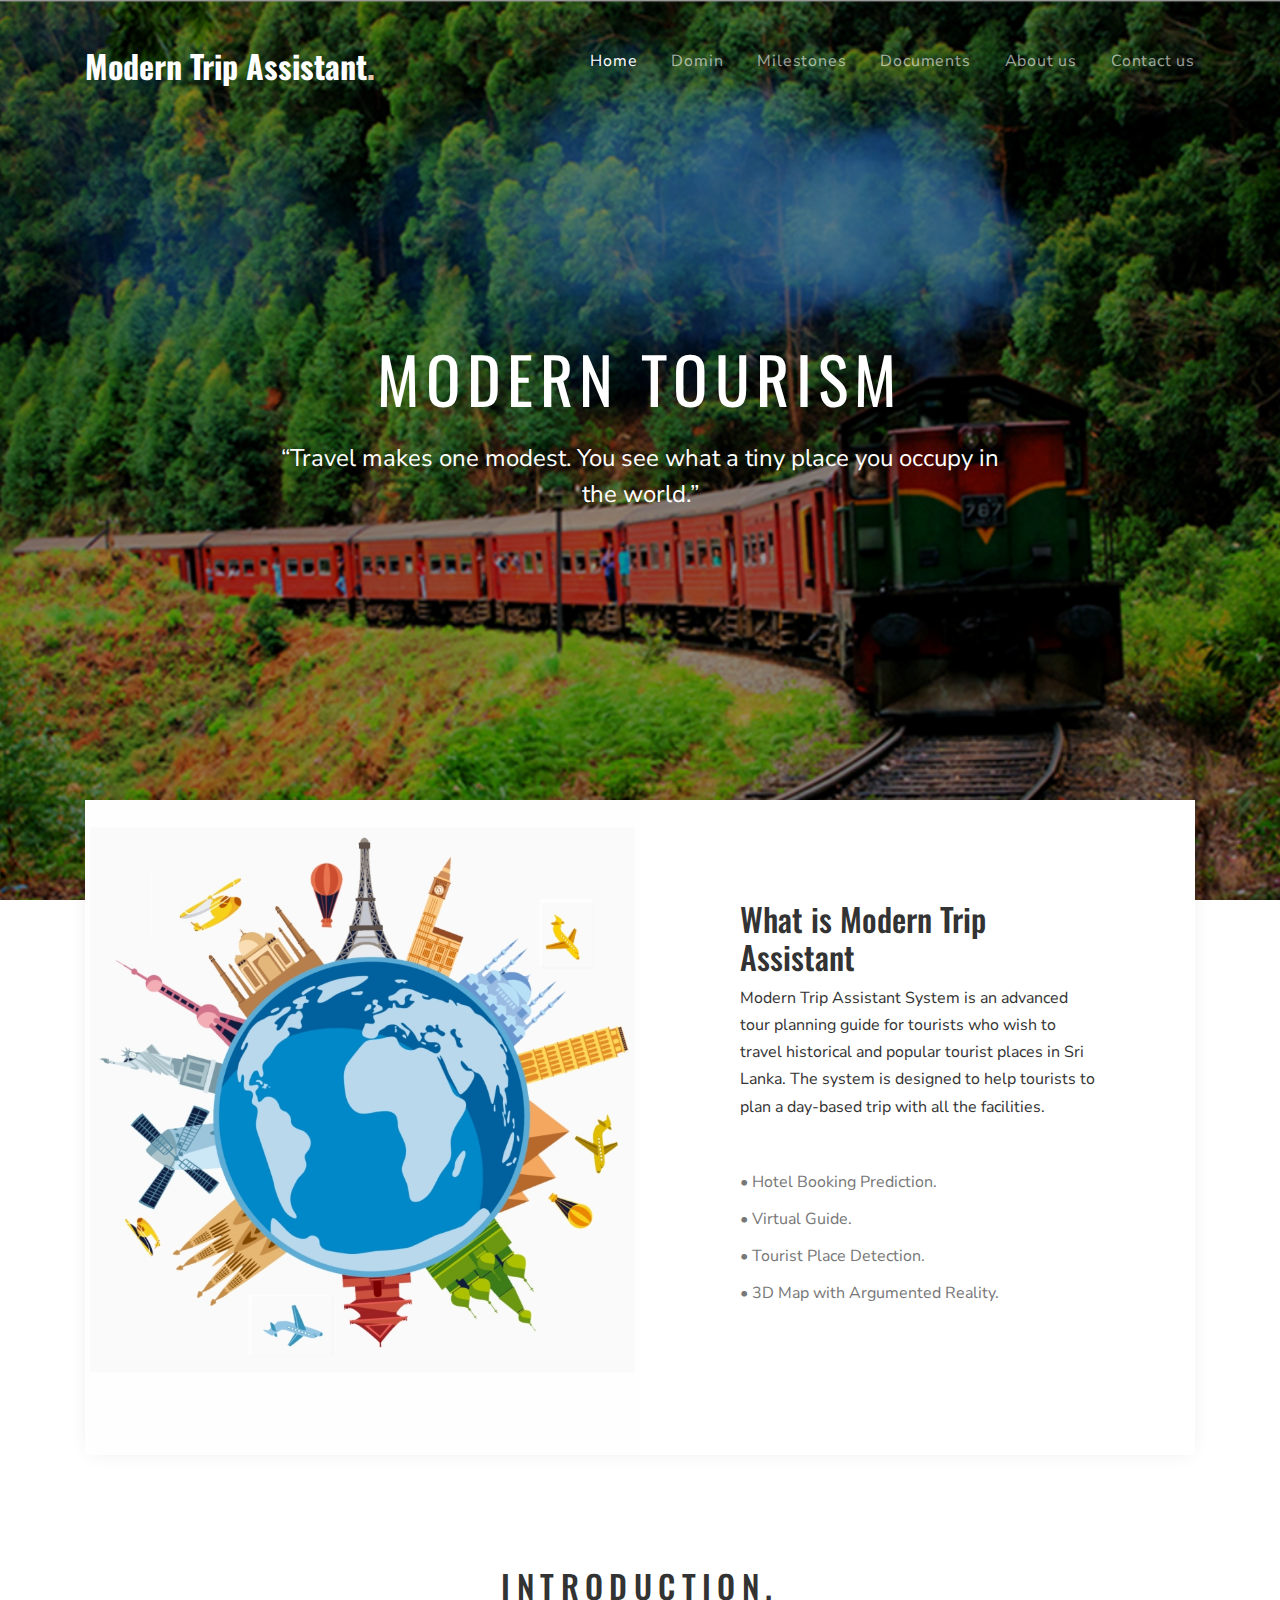
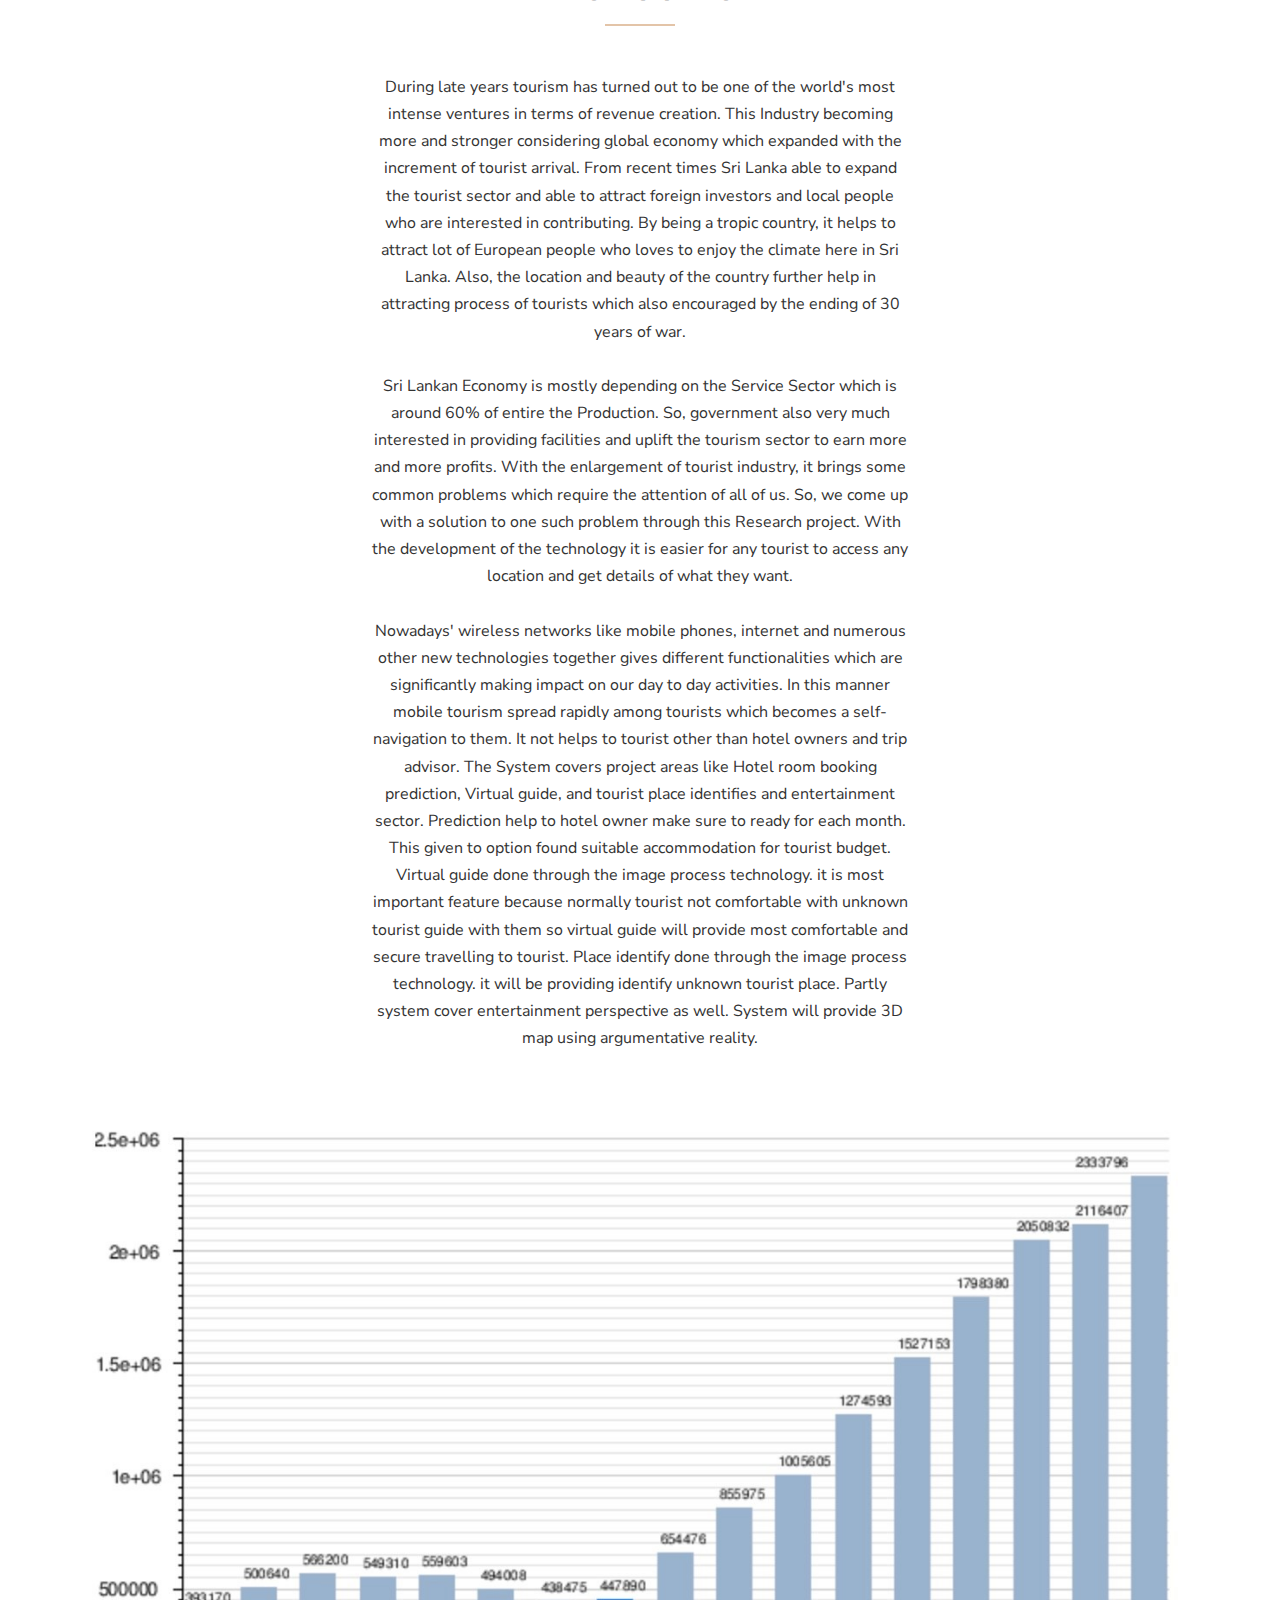
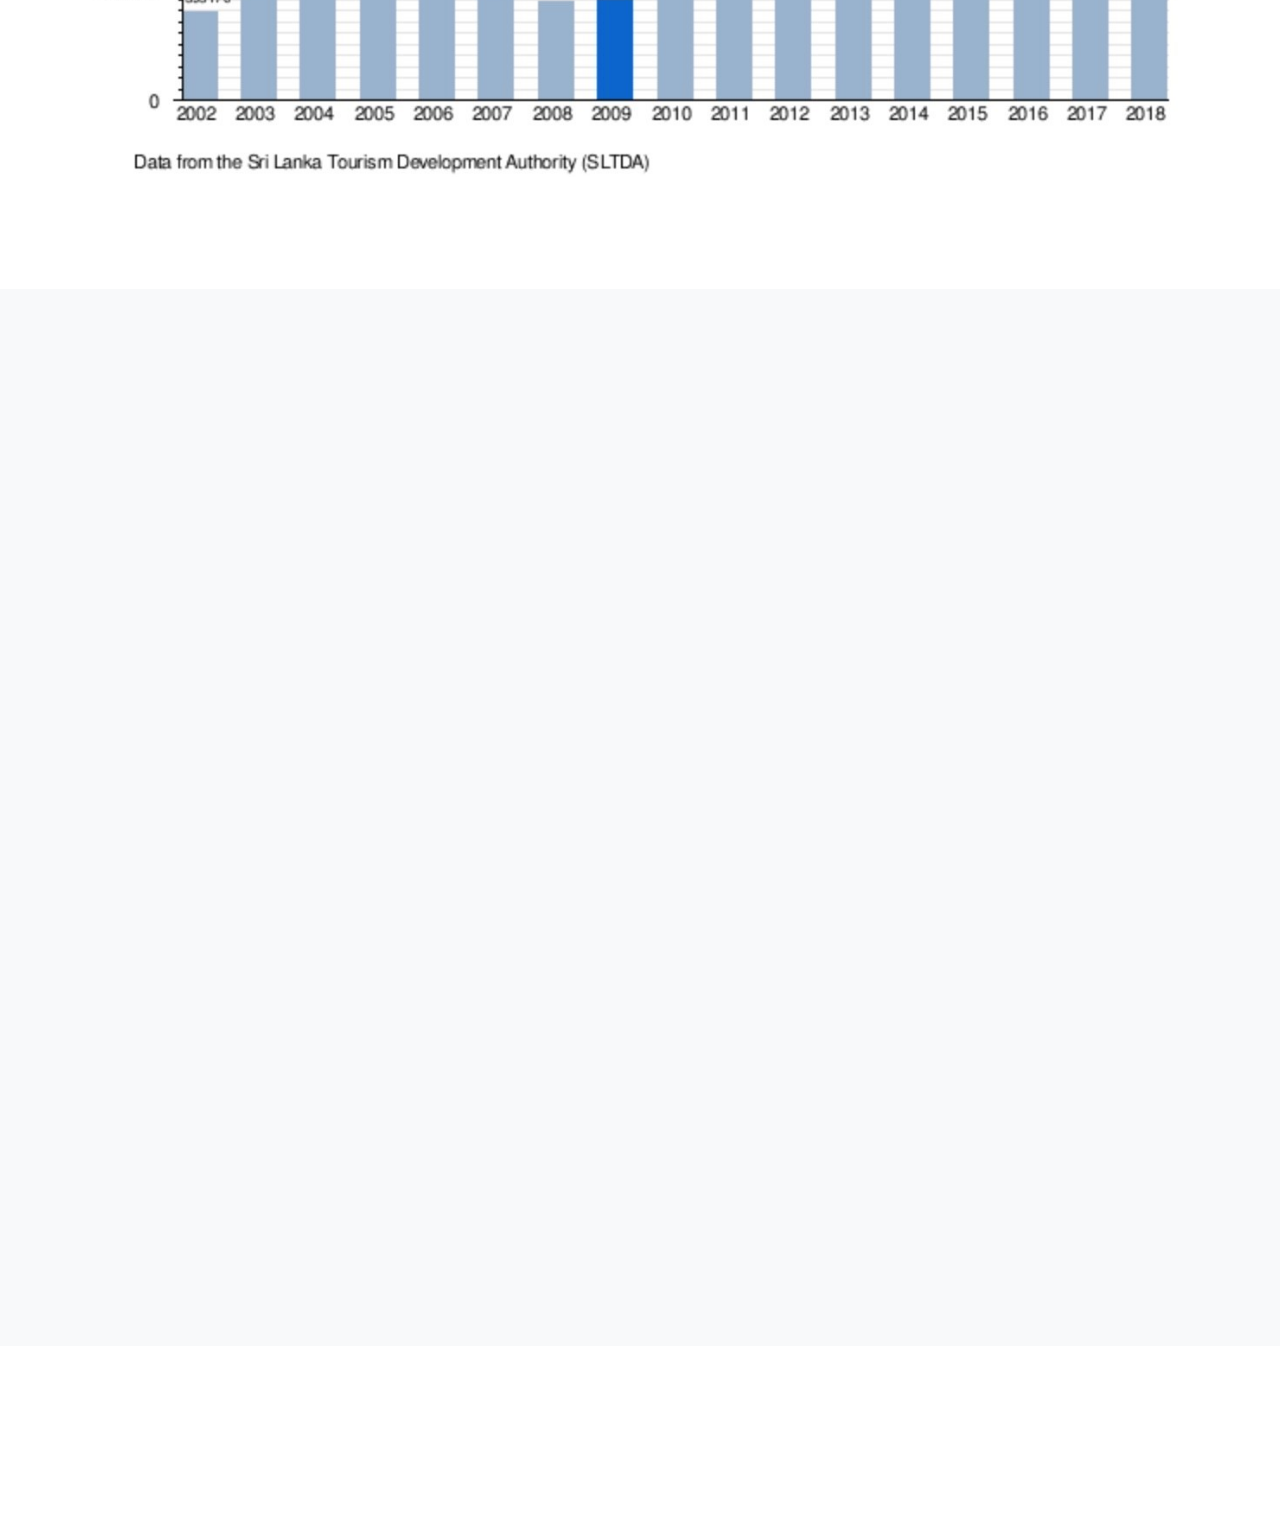
==== commit 4112e013: "Merge master into feature/improvements" ====
--- a/MTA_website/index.html
+++ b/MTA_website/index.html
@@ -137,15 +137,12 @@
           </p>
         </div>
         <div class="col-md-12">
-          <img src="images/stats.png" alt="Smiley face" style="margin: auto;display:block; ">
-        </div>
-        <span class="site-section-heading text-center mb-5 w-border col-md-6 mx-auto">Ecosystem Distribution</span>
-      </div>
-    </div>
-  </div>
-
-
-
+          <img src="images/BS/Tourism.jpg" alt="Smiley face"
+            style="margin: auto;display:block; width: -webkit-fill-available">
+        </div>
+      </div>
+    </div>
+  </div>
 
   <div class="site-section block-13 bg-light">
     <div class="container" data-aos="fade-up">
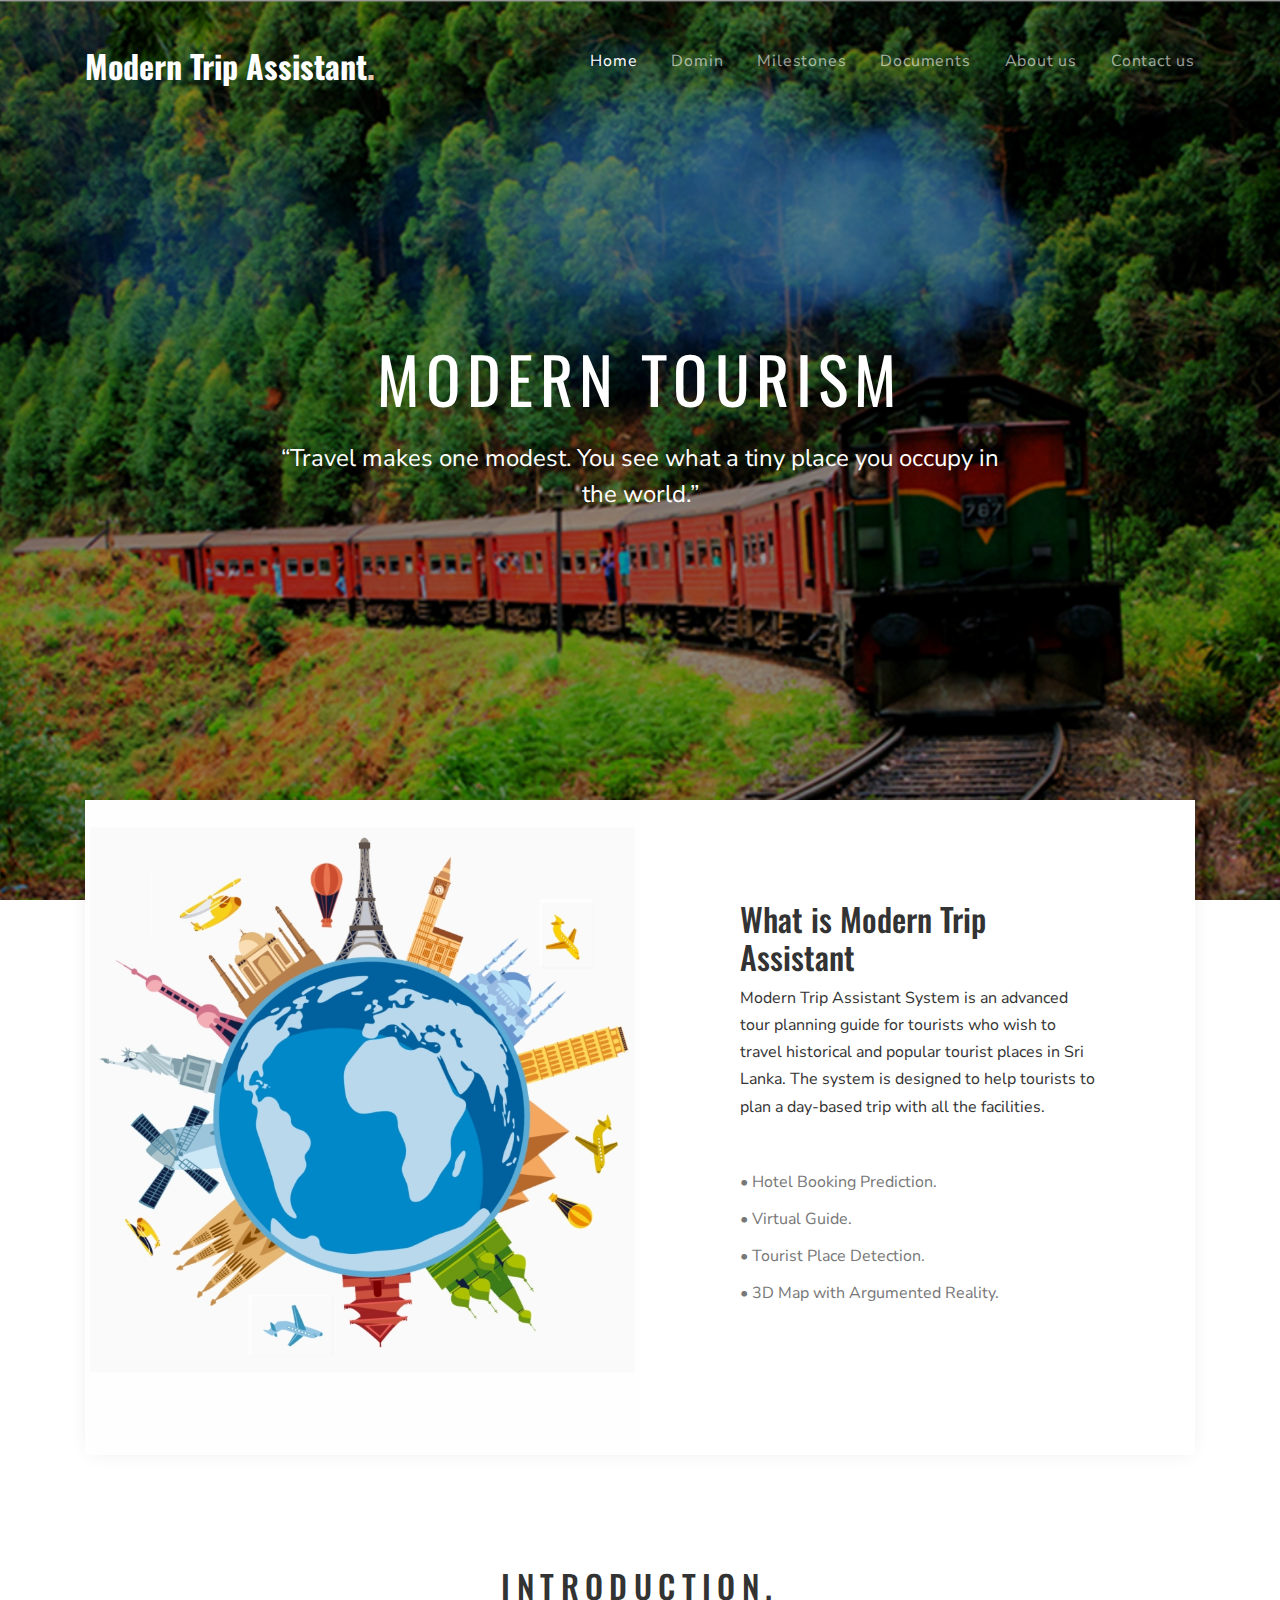
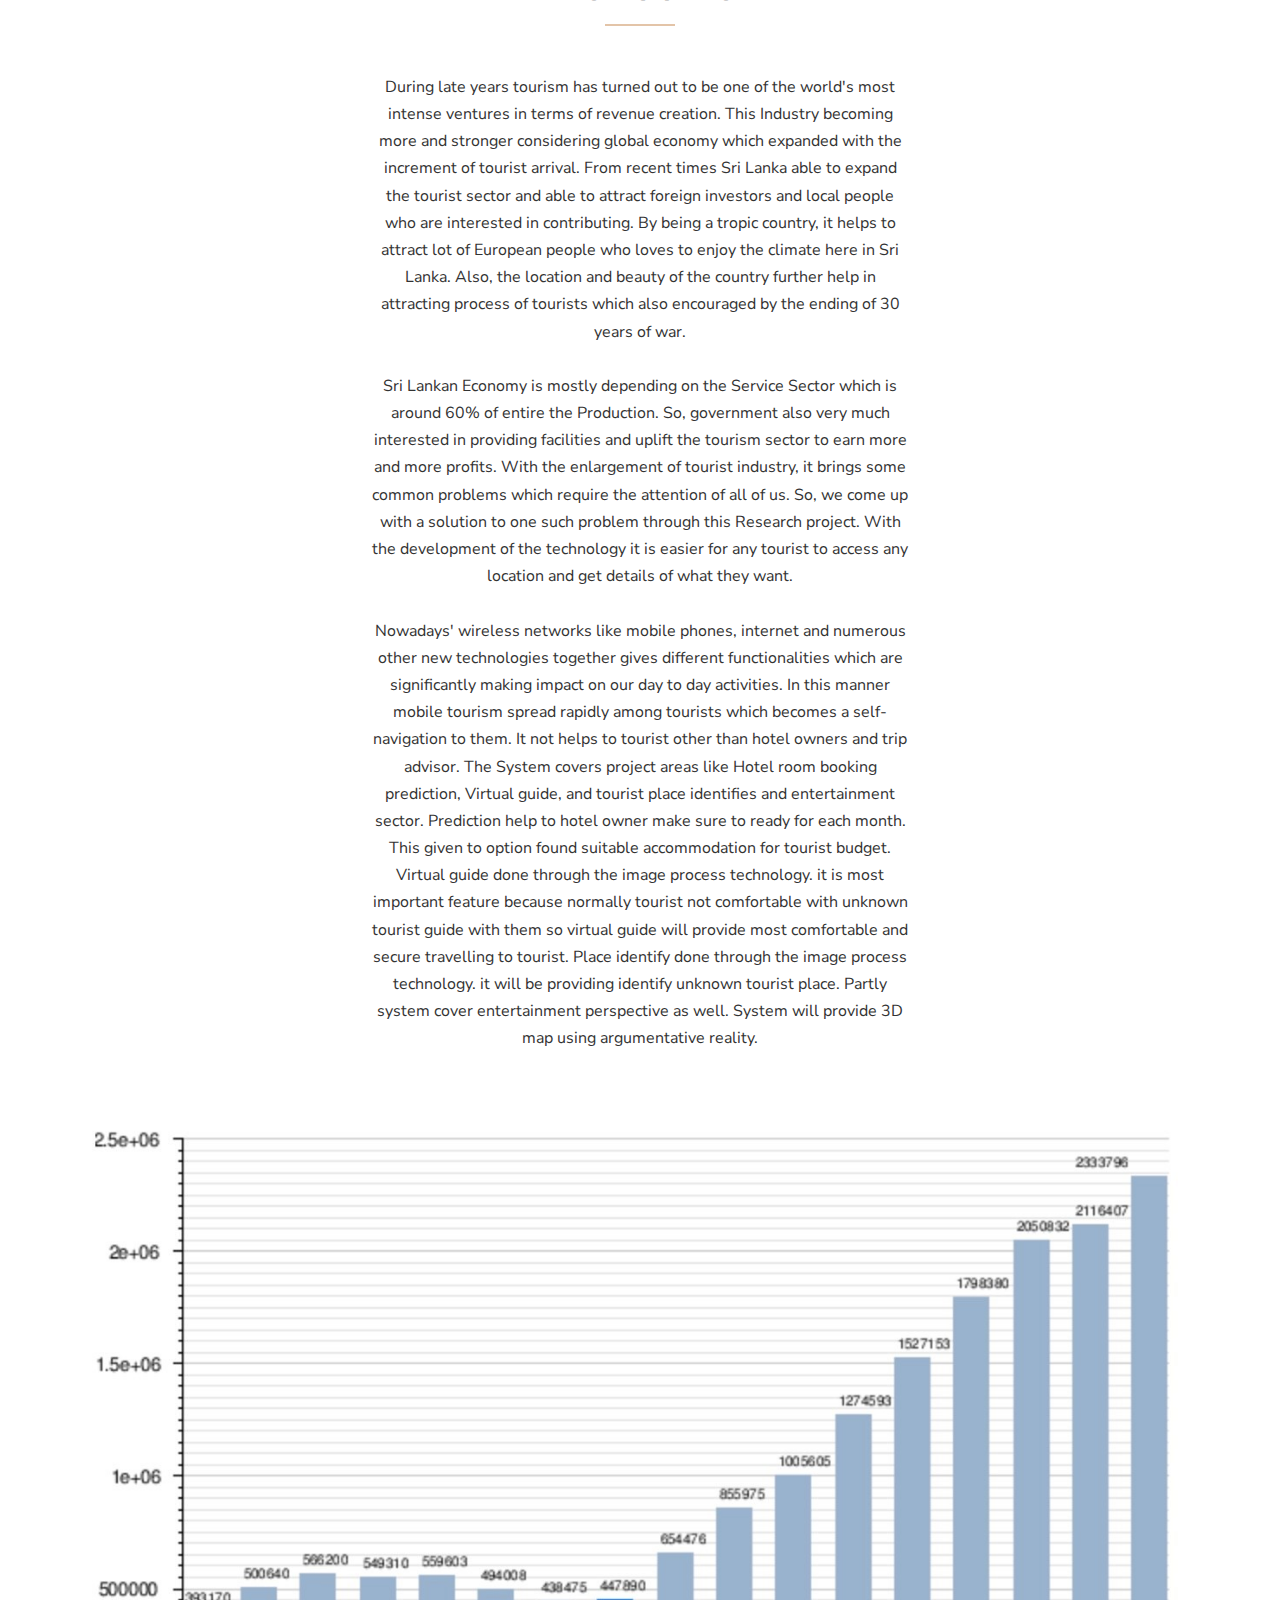
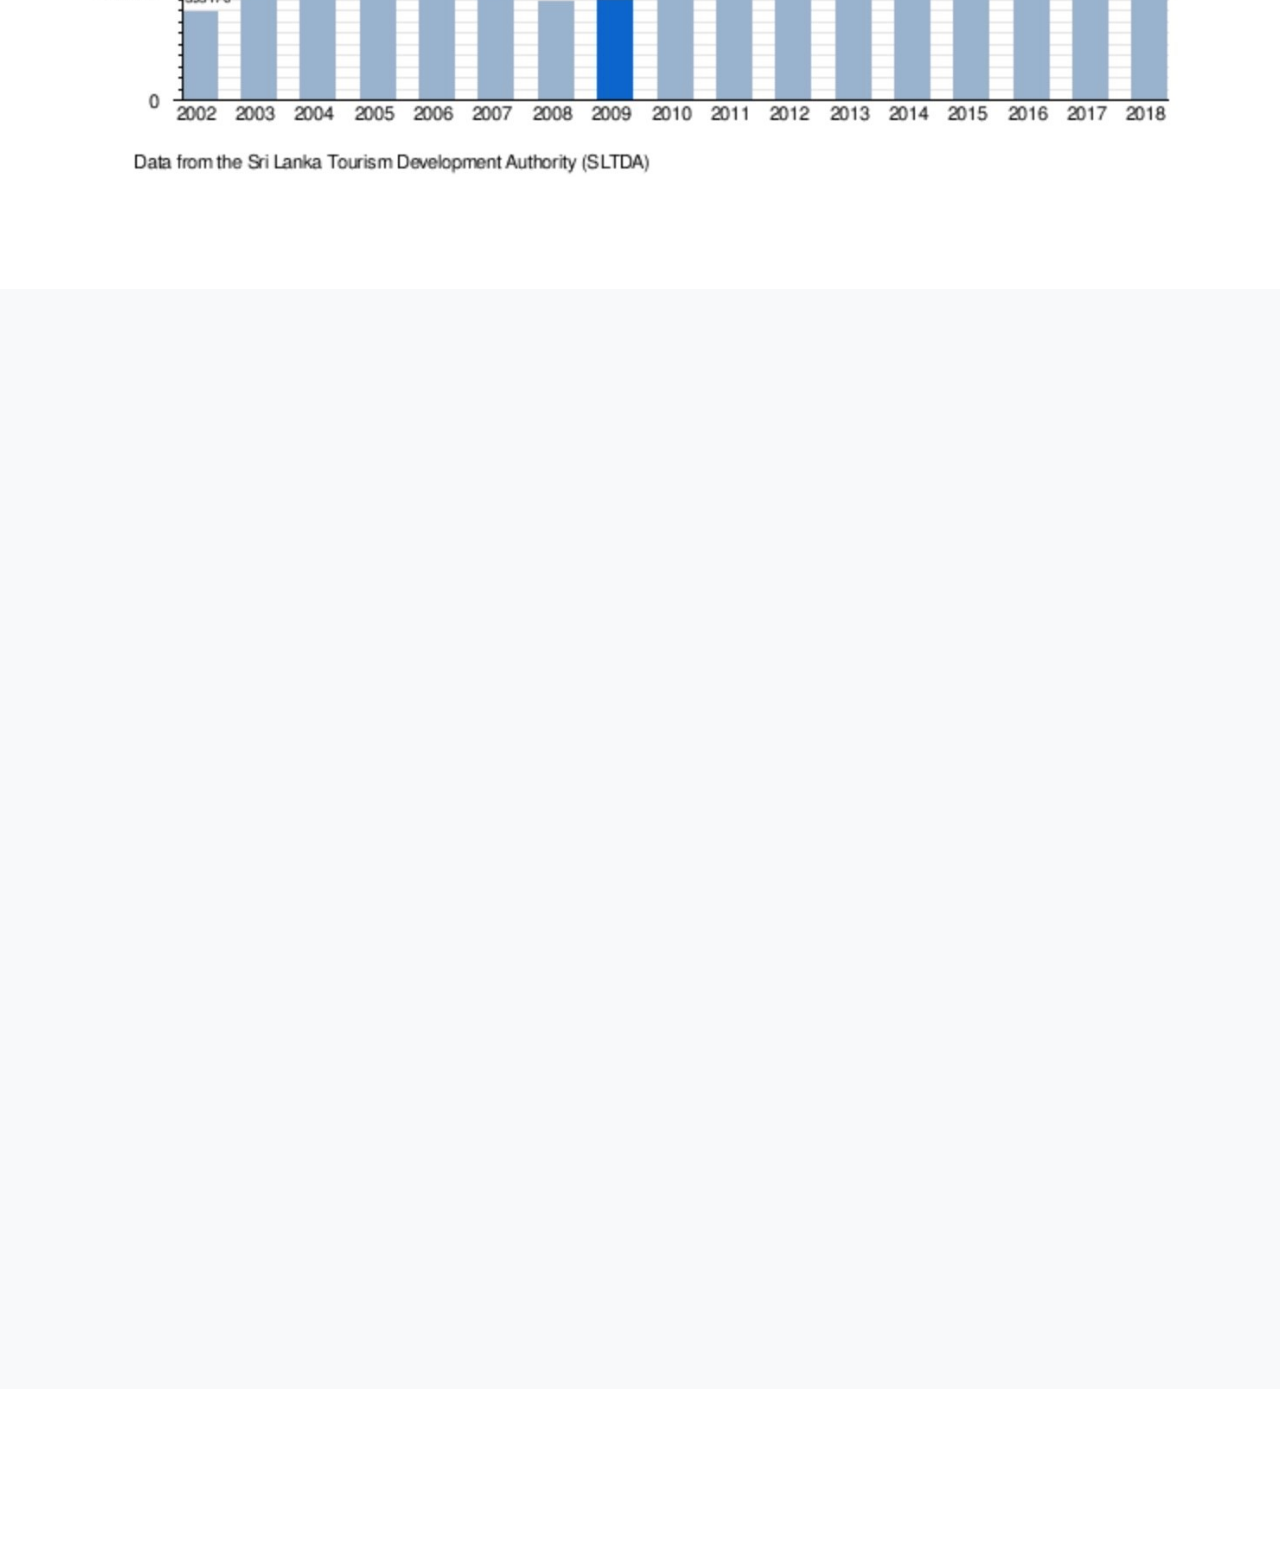
==== commit 2b1823a5: "Mobile number updated" ====
--- a/MTA_website/index.html
+++ b/MTA_website/index.html
@@ -166,6 +166,7 @@
               Faculty of Computing</p>
             <p class="font-italic">Sri Lanka Institute of Information Technology</p>
             <p class="font-italic">n.sankeeth@gmail.com</p>
+            <p class="font-italic">+94 778 446376</p>
           </div>
         </div>
 
@@ -179,6 +180,7 @@
               Faculty of Computing</p>
             <p class="font-italic">Sri Lanka Institute of Information Technology</p>
             <p class="font-italic">jvithu2004@gmail.com</p>
+            <p class="font-italic">+94 776 492467</p>
           </div>
         </div>
 
@@ -192,6 +194,7 @@
               Faculty of Computing</p>
             <p class="font-italic">Sri Lanka Institute of Information Technology</p>
             <p class="font-italic">sinthujan95@gamil.com</p>
+            <p class="font-italic">+94 750 403619</p>
           </div>
         </div>
 
@@ -205,6 +208,7 @@
               Faculty of Computing</p>
             <p class="font-italic">Sri Lanka Institute of Information Technology</p>
             <p class="font-italic">kirishajini@gmail.com</p>
+            <p class="font-italic">+94 768 417853</p>
           </div>
         </div>
 
--- a/MTA_website/css/style.css
+++ b/MTA_website/css/style.css
@@ -1793,3 +1793,187 @@
         font-weight: bold; }
       .featured-property-half .text ul li {
         margin-bottom: 10px; }
+
+        .timeline {
+          list-style: none;
+          padding: 20px 0 20px;
+          position: relative;
+      }
+      
+          .timeline:before {
+              top: 0;
+              bottom: 0;
+              position: absolute;
+              content: " ";
+              width: 3px;
+              background-color: #eeeeee;
+              left: 50%;
+              margin-left: -1.5px;
+          }
+      
+          .timeline > li {
+              margin-bottom: 20px;
+              position: relative;
+          }
+      
+              .timeline > li:before,
+              .timeline > li:after {
+                  content: " ";
+                  display: table;
+              }
+      
+              .timeline > li:after {
+                  clear: both;
+              }
+      
+              .timeline > li:before,
+              .timeline > li:after {
+                  content: " ";
+                  display: table;
+              }
+      
+              .timeline > li:after {
+                  clear: both;
+              }
+      
+              .timeline > li > .timeline-panel {
+                  width: 46%;
+                  float: left;
+                  border: 1px solid #d4d4d4;
+                  border-radius: 2px;
+                  padding: 20px;
+                  position: relative;
+                  -webkit-box-shadow: 0 1px 6px rgba(0, 0, 0, 0.175);
+                  box-shadow: 0 1px 6px rgba(0, 0, 0, 0.175);
+              }
+      
+                  .timeline > li > .timeline-panel:before {
+                      position: absolute;
+                      top: 26px;
+                      right: -15px;
+                      display: inline-block;
+                      border-top: 15px solid transparent;
+                      border-left: 15px solid #ccc;
+                      border-right: 0 solid #ccc;
+                      border-bottom: 15px solid transparent;
+                      content: " ";
+                  }
+      
+                  .timeline > li > .timeline-panel:after {
+                      position: absolute;
+                      top: 27px;
+                      right: -14px;
+                      display: inline-block;
+                      border-top: 14px solid transparent;
+                      border-left: 14px solid #fff;
+                      border-right: 0 solid #fff;
+                      border-bottom: 14px solid transparent;
+                      content: " ";
+                  }
+      
+              .timeline > li > .timeline-badge {
+                  color: #fff;
+                  width: 50px;
+                  height: 50px;
+                  line-height: 50px;
+                  font-size: 1.4em;
+                  text-align: center;
+                  position: absolute;
+                  top: 16px;
+                  left: 50%;
+                  margin-left: -25px;
+                  background-color: #999999;
+                  z-index: 100;
+                  border-top-right-radius: 50%;
+                  border-top-left-radius: 50%;
+                  border-bottom-right-radius: 50%;
+                  border-bottom-left-radius: 50%;
+              }
+      
+              .timeline > li.timeline-inverted > .timeline-panel {
+                  float: right;
+              }
+      
+                  .timeline > li.timeline-inverted > .timeline-panel:before {
+                      border-left-width: 0;
+                      border-right-width: 15px;
+                      left: -15px;
+                      right: auto;
+                  }
+      
+                  .timeline > li.timeline-inverted > .timeline-panel:after {
+                      border-left-width: 0;
+                      border-right-width: 14px;
+                      left: -14px;
+                      right: auto;
+                  }
+      
+      .timeline-badge.primary {
+          background-color: #2e6da4 !important;
+      }
+      
+      .timeline-badge.success {
+          background-color: #3f903f !important;
+      }
+      
+      .timeline-badge.warning {
+          background-color: #f0ad4e !important;
+      }
+      
+      .timeline-badge.danger {
+          background-color: #d9534f !important;
+      }
+      
+      .timeline-badge.info {
+          background-color: #5bc0de !important;
+      }
+      
+      .timeline-title {
+          margin-top: 0;
+          color: inherit;
+      }
+      
+      .timeline-body > p,
+      .timeline-body > ul {
+          margin-bottom: 0;
+      }
+      
+          .timeline-body > p + p {
+              margin-top: 5px;
+          }
+      
+      @media (max-width: 767px) {
+          ul.timeline:before {
+              left: 40px;
+          }
+      
+          ul.timeline > li > .timeline-panel {
+              width: calc(100% - 90px);
+              width: -moz-calc(100% - 90px);
+              width: -webkit-calc(100% - 90px);
+          }
+      
+          ul.timeline > li > .timeline-badge {
+              left: 15px;
+              margin-left: 0;
+              top: 16px;
+          }
+      
+          ul.timeline > li > .timeline-panel {
+              float: right;
+          }
+      
+              ul.timeline > li > .timeline-panel:before {
+                  border-left-width: 0;
+                  border-right-width: 15px;
+                  left: -15px;
+                  right: auto;
+              }
+      
+              ul.timeline > li > .timeline-panel:after {
+                  border-left-width: 0;
+                  border-right-width: 14px;
+                  left: -14px;
+                  right: auto;
+              }
+      }
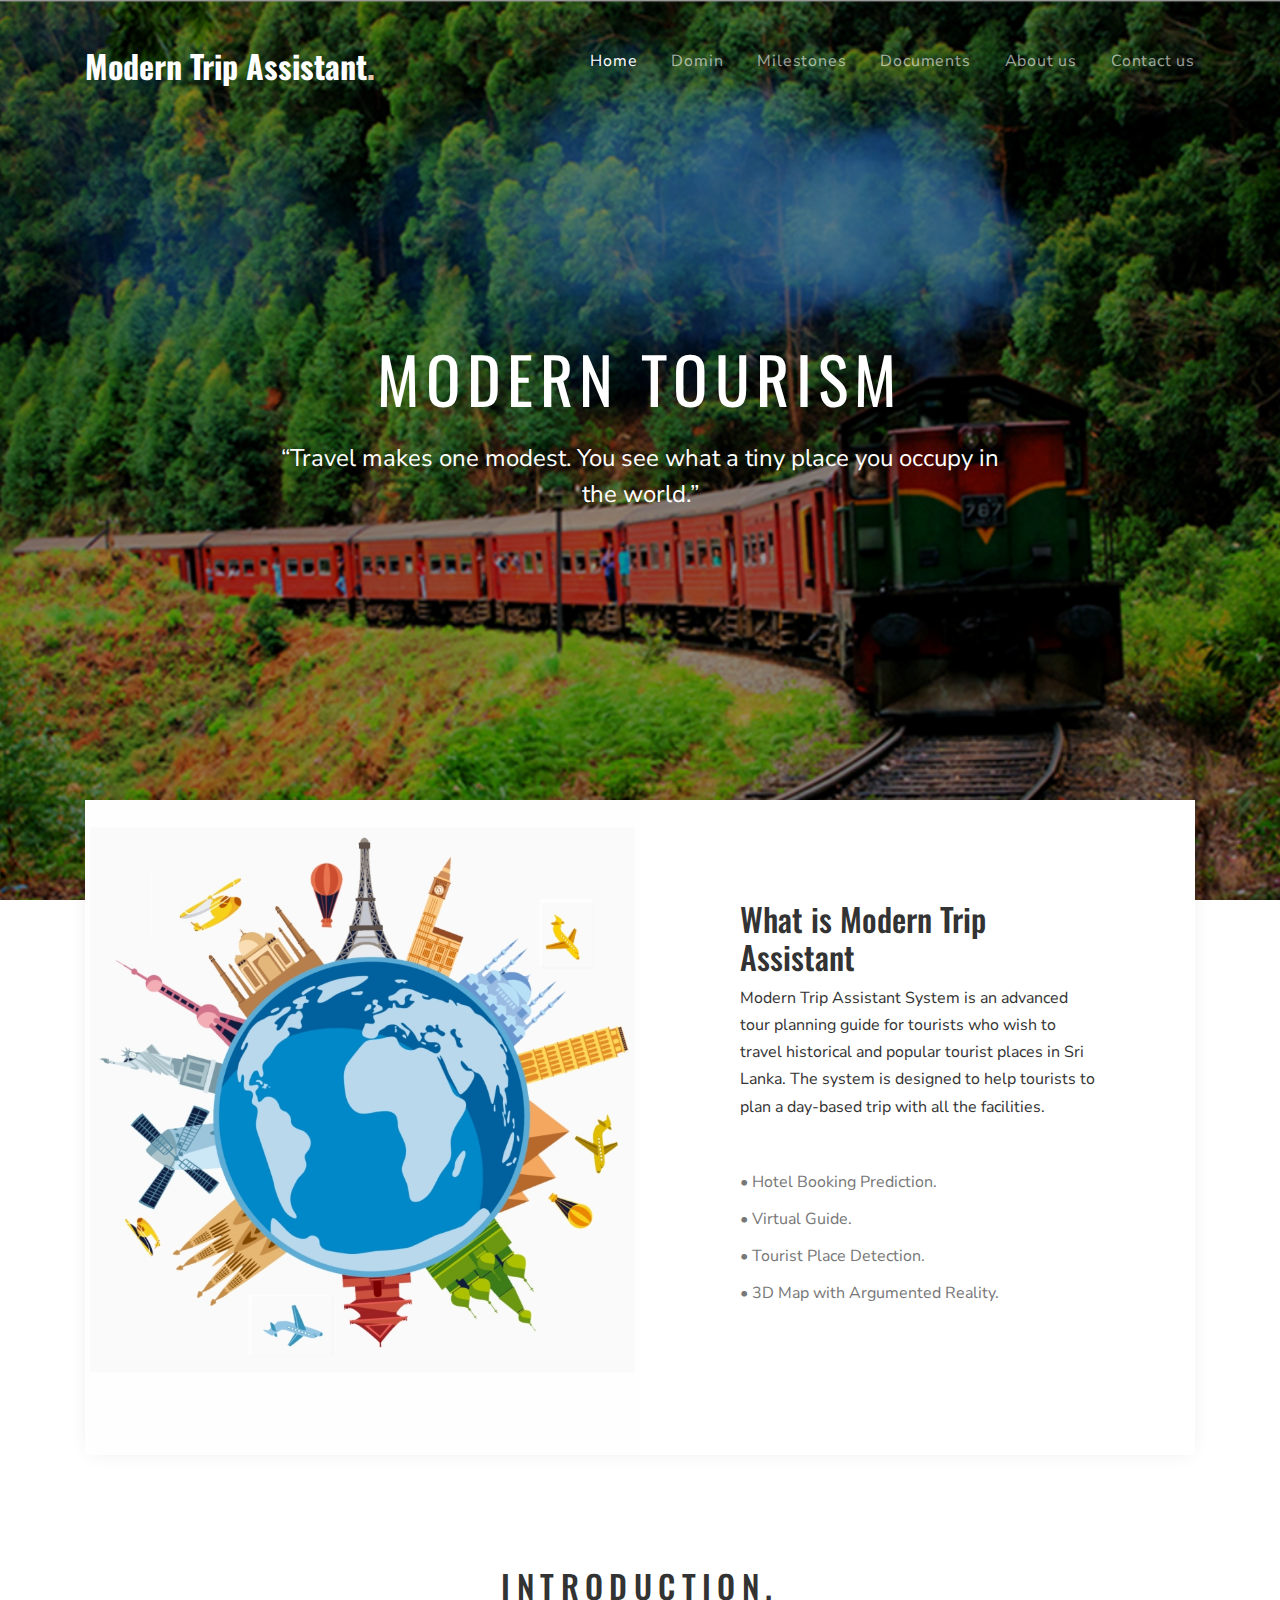
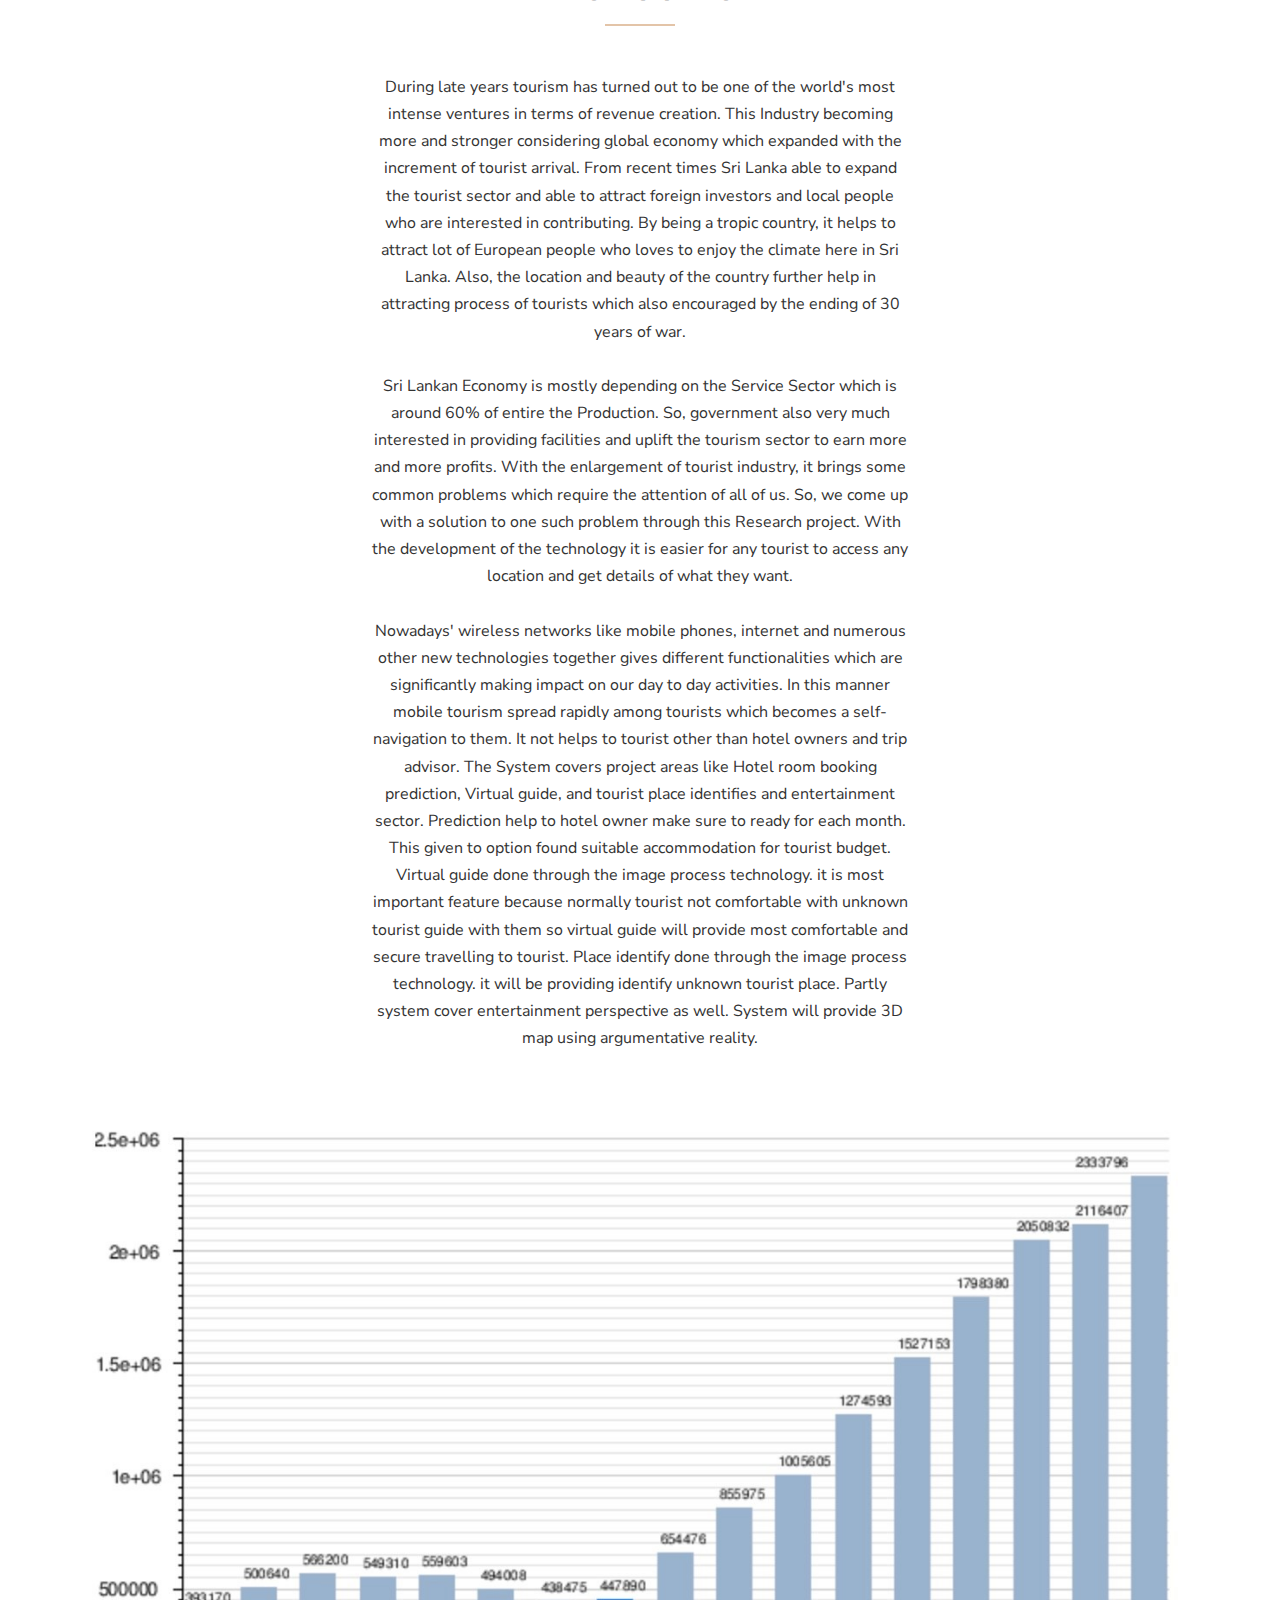
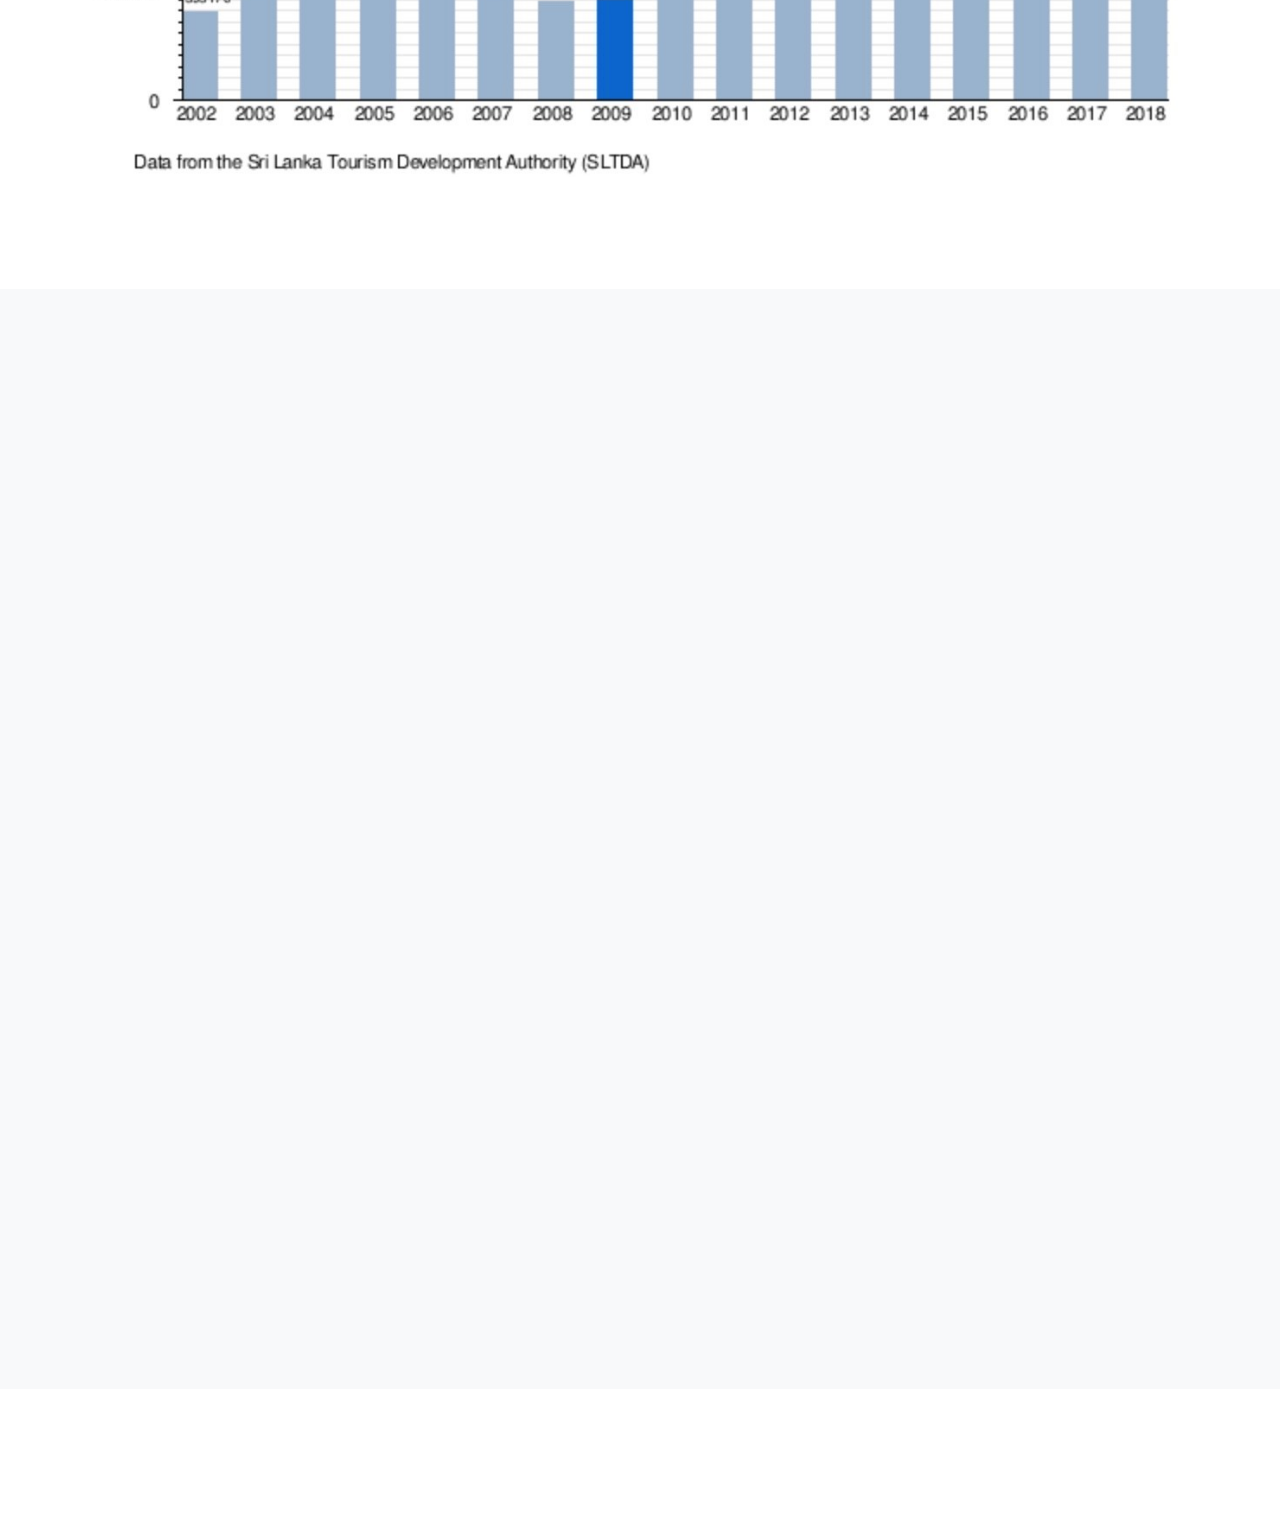
==== commit 952b629b: "Emails & improments" ====
--- a/MTA_website/index.html
+++ b/MTA_website/index.html
@@ -220,16 +220,7 @@
   <div class="bg-primary" data-aos="fade">
     <div class="container">
       <div class="row">
-        <a href="#" class="col-2 text-center py-4 social-icon d-block"><span
-            class="icon-facebook text-white"></span></a>
-        <a href="#" class="col-2 text-center py-4 social-icon d-block"><span class="icon-twitter text-white"></span></a>
-        <a href="#" class="col-2 text-center py-4 social-icon d-block"><span
-            class="icon-instagram text-white"></span></a>
-        <a href="#" class="col-2 text-center py-4 social-icon d-block"><span
-            class="icon-linkedin text-white"></span></a>
-        <a href="#" class="col-2 text-center py-4 social-icon d-block"><span
-            class="icon-pinterest text-white"></span></a>
-        <a href="#" class="col-2 text-center py-4 social-icon d-block"><span class="icon-youtube text-white"></span></a>
+        <div class="col-2 text-center py-4 social-icon d-block"><span></span></div>
       </div>
     </div>
   </div>
